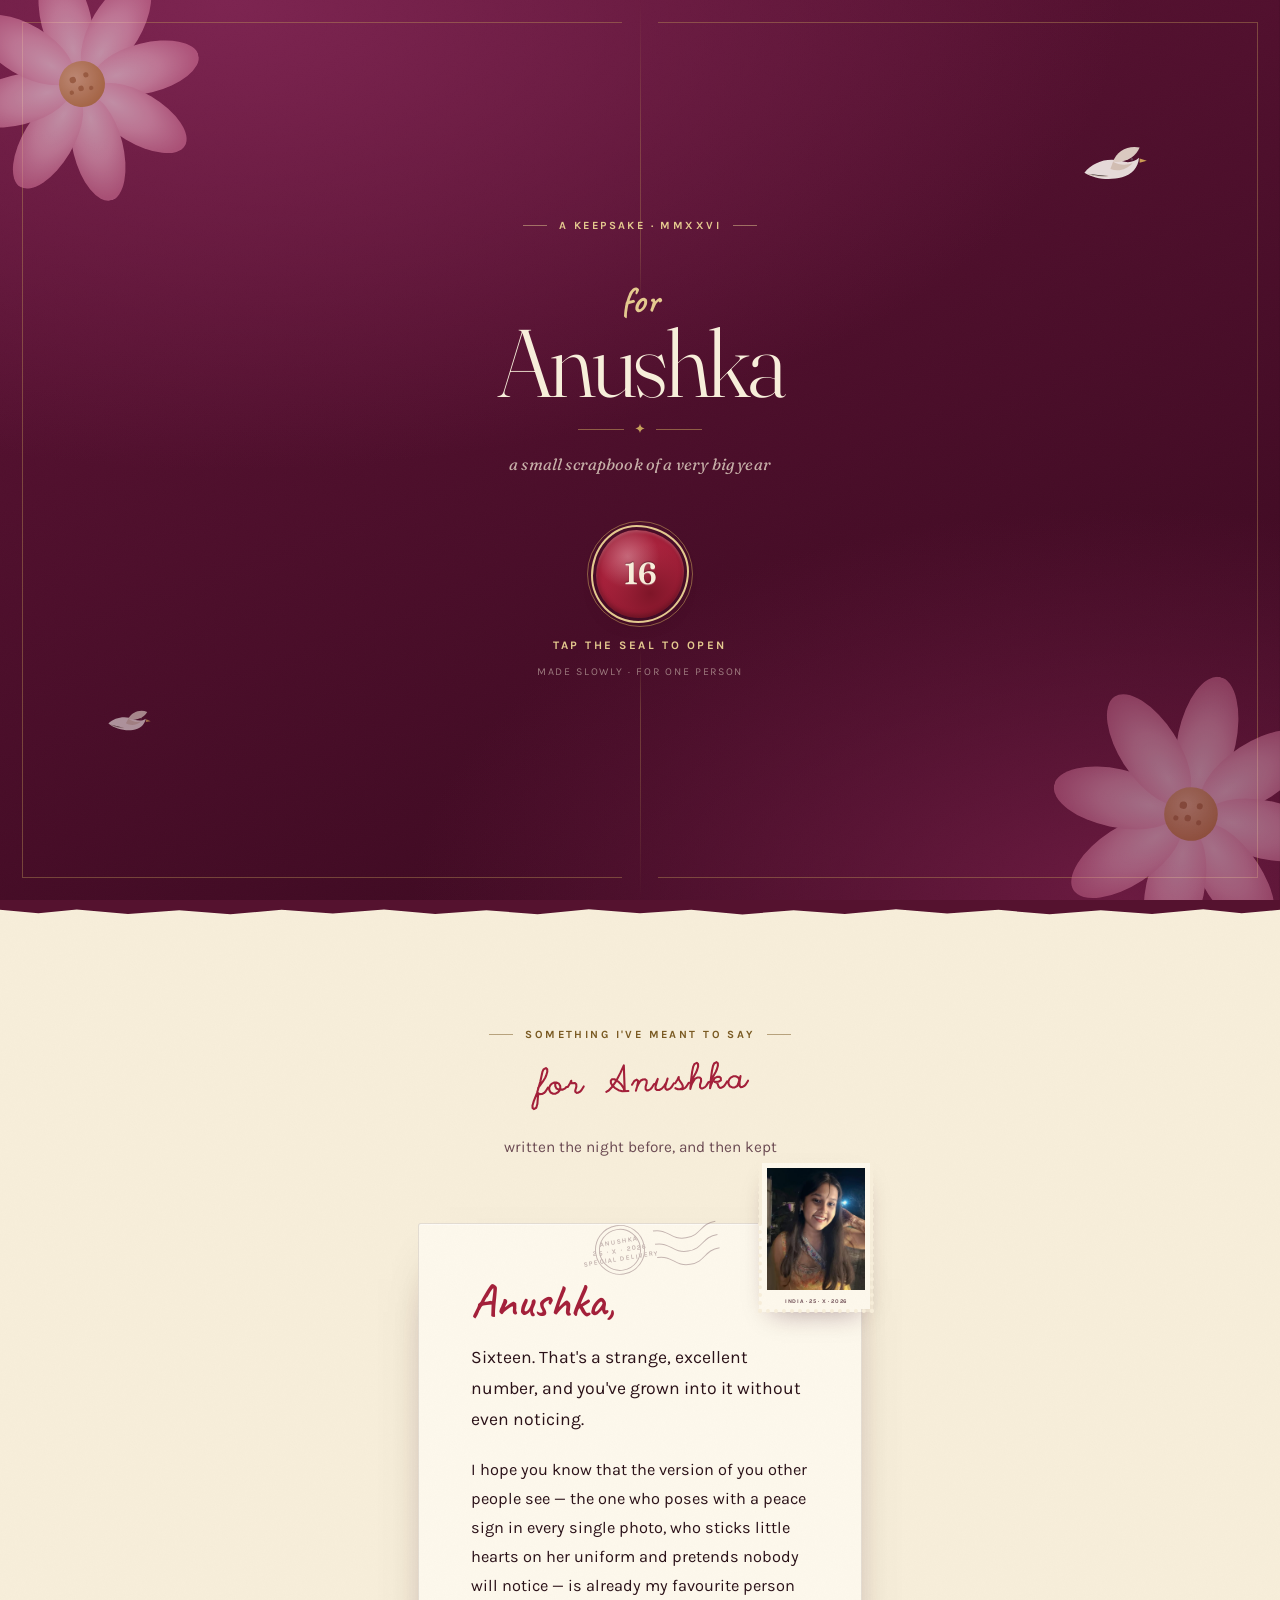
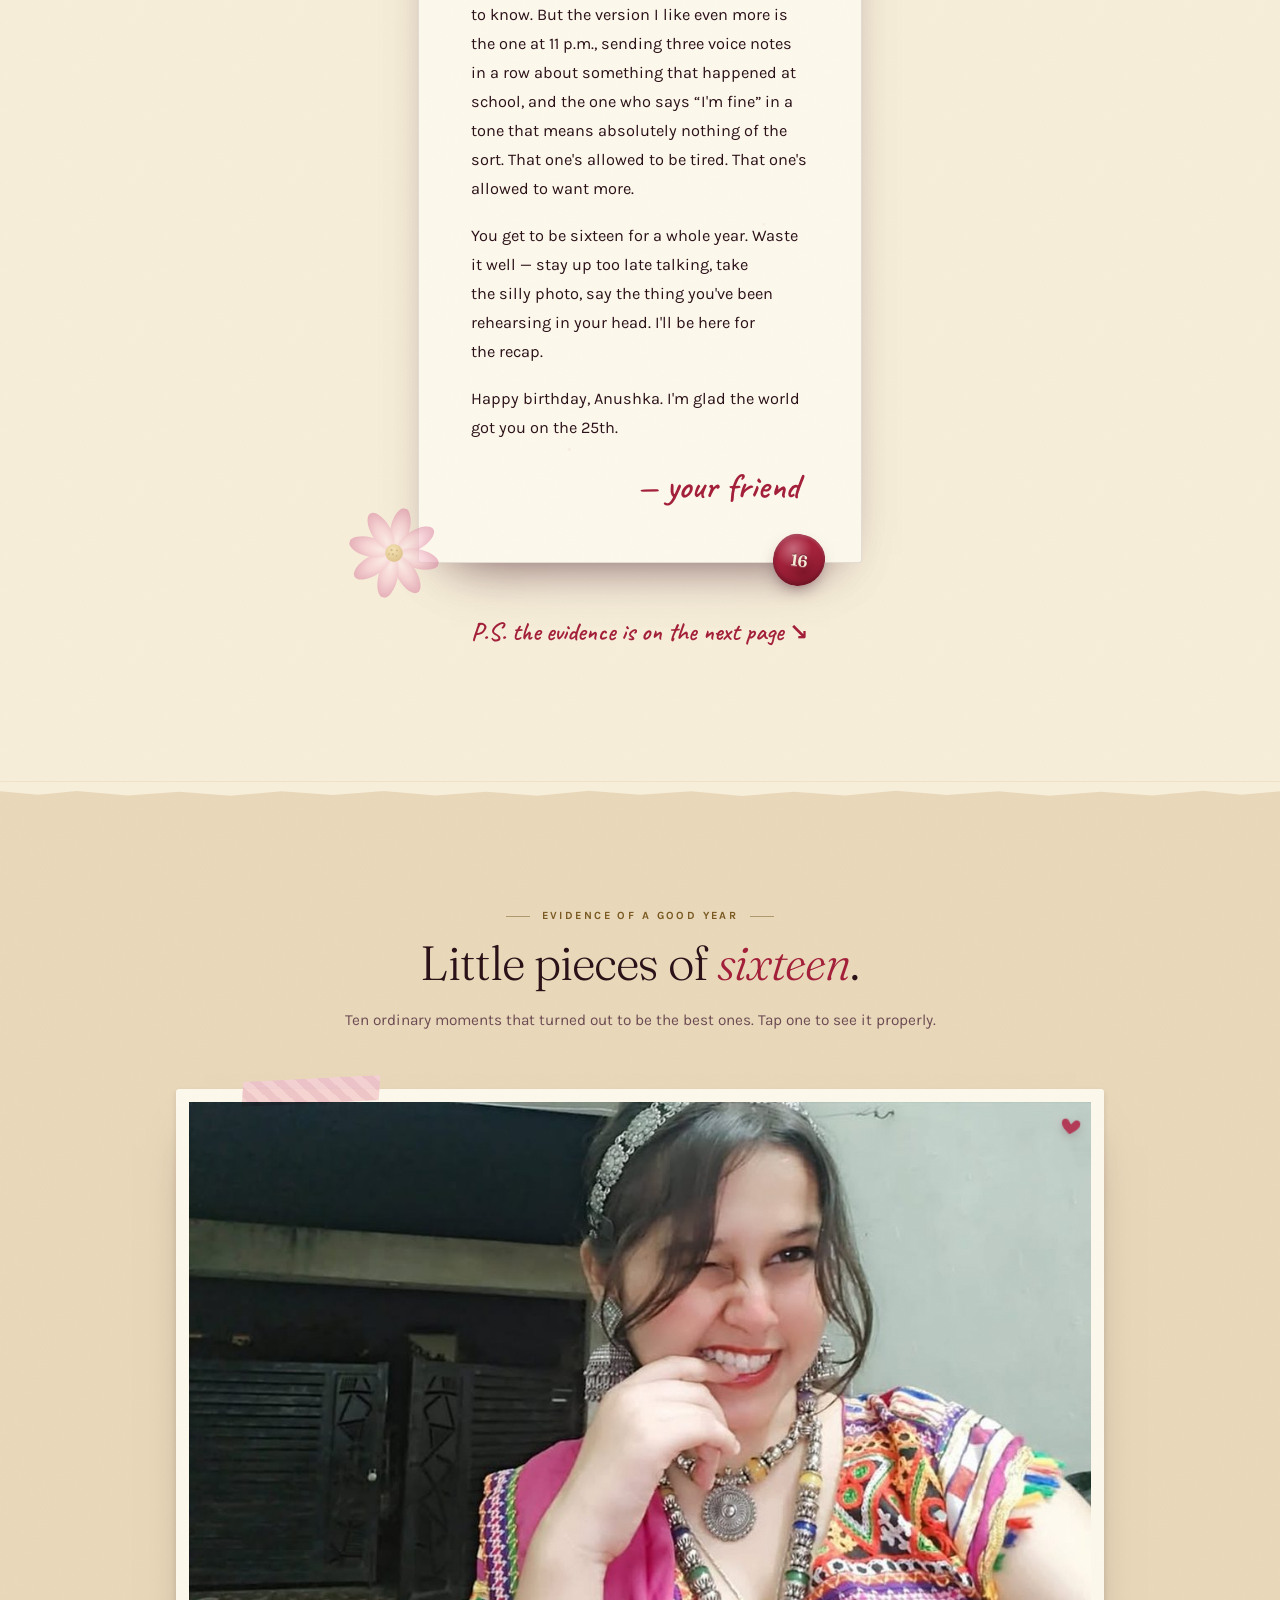
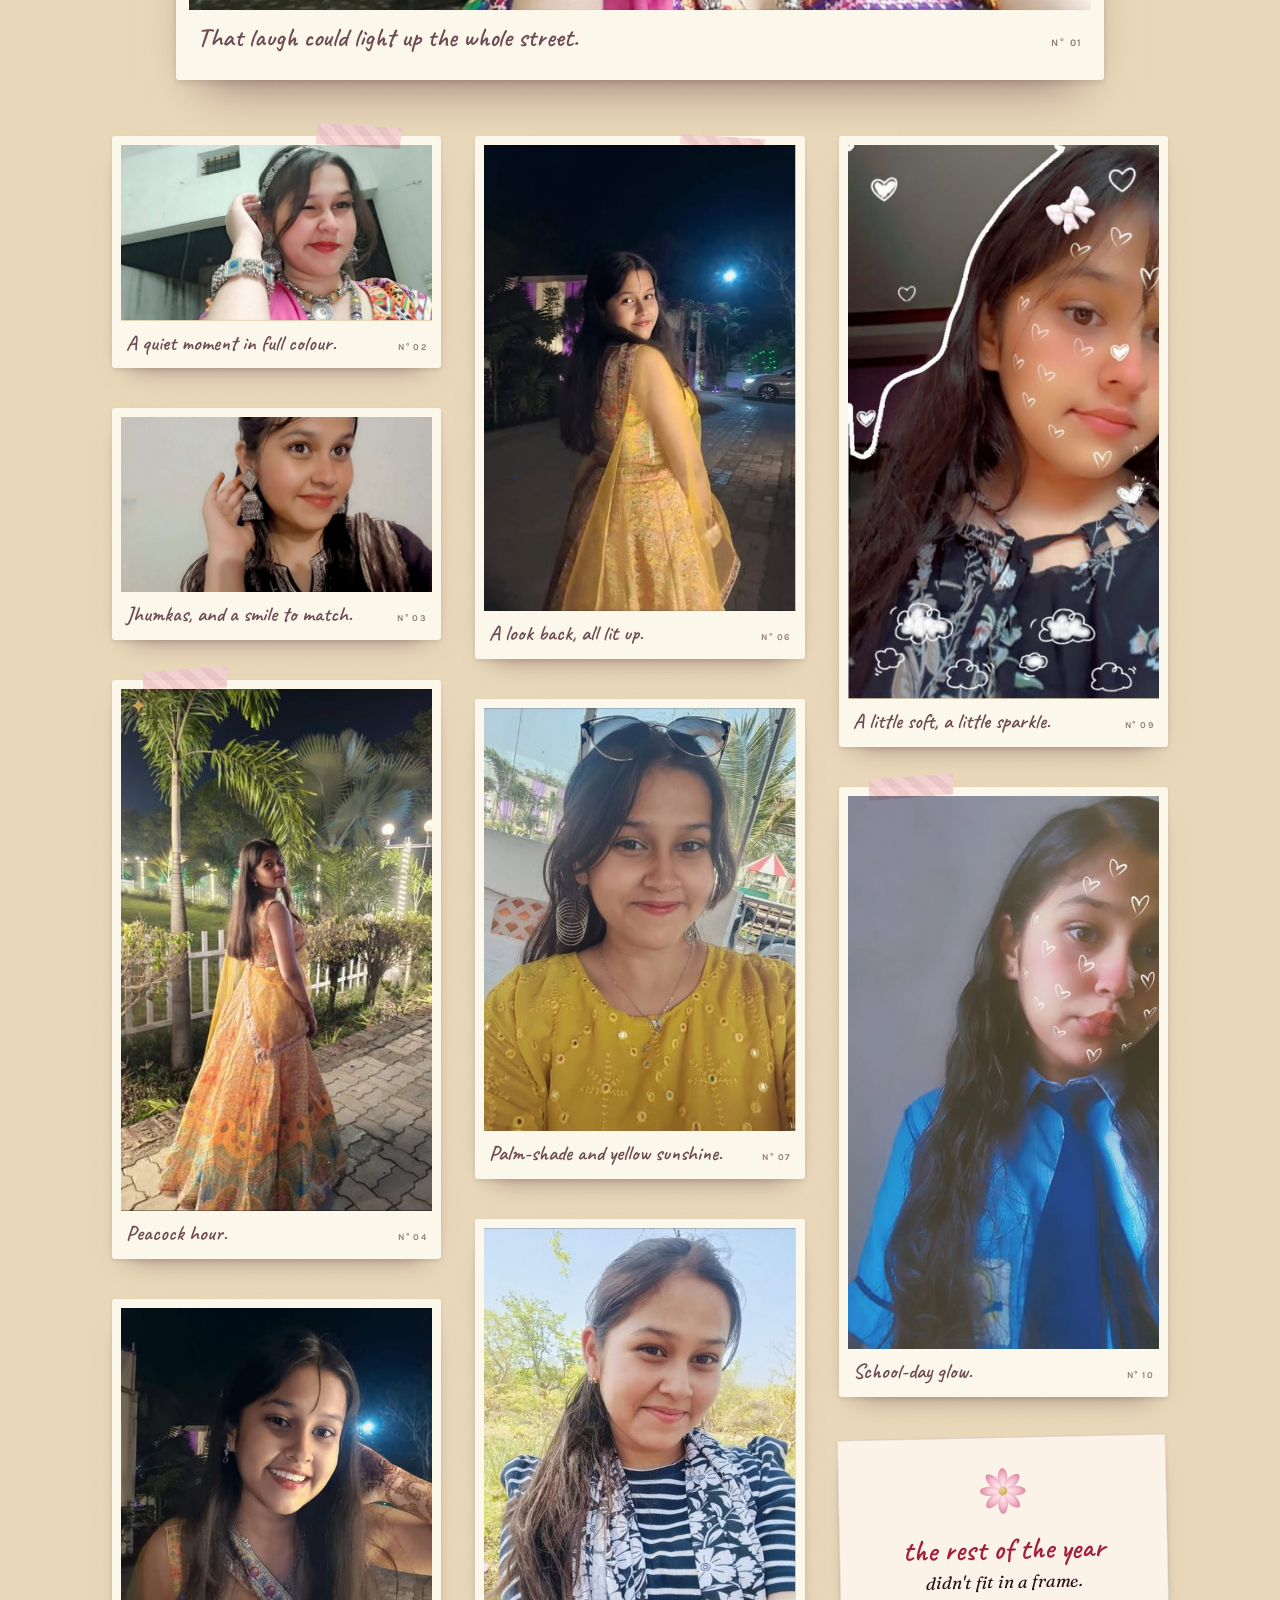
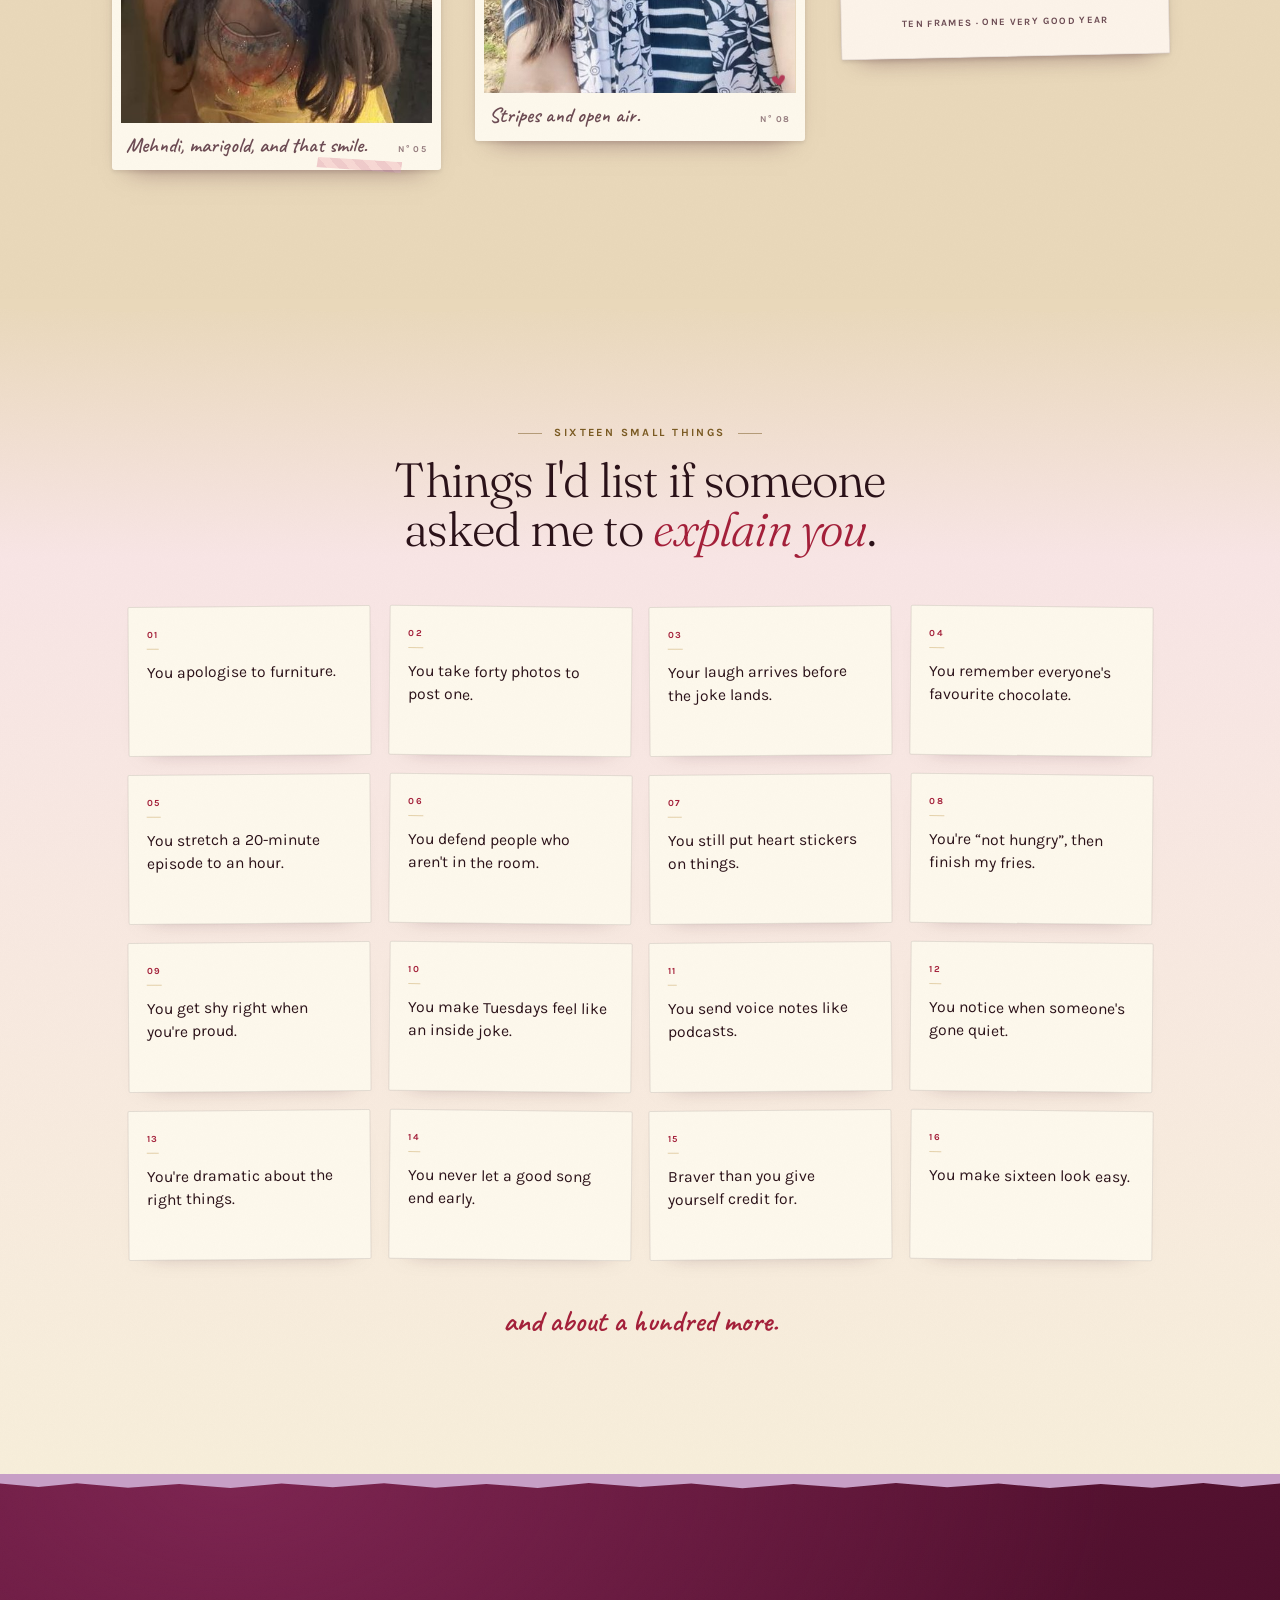
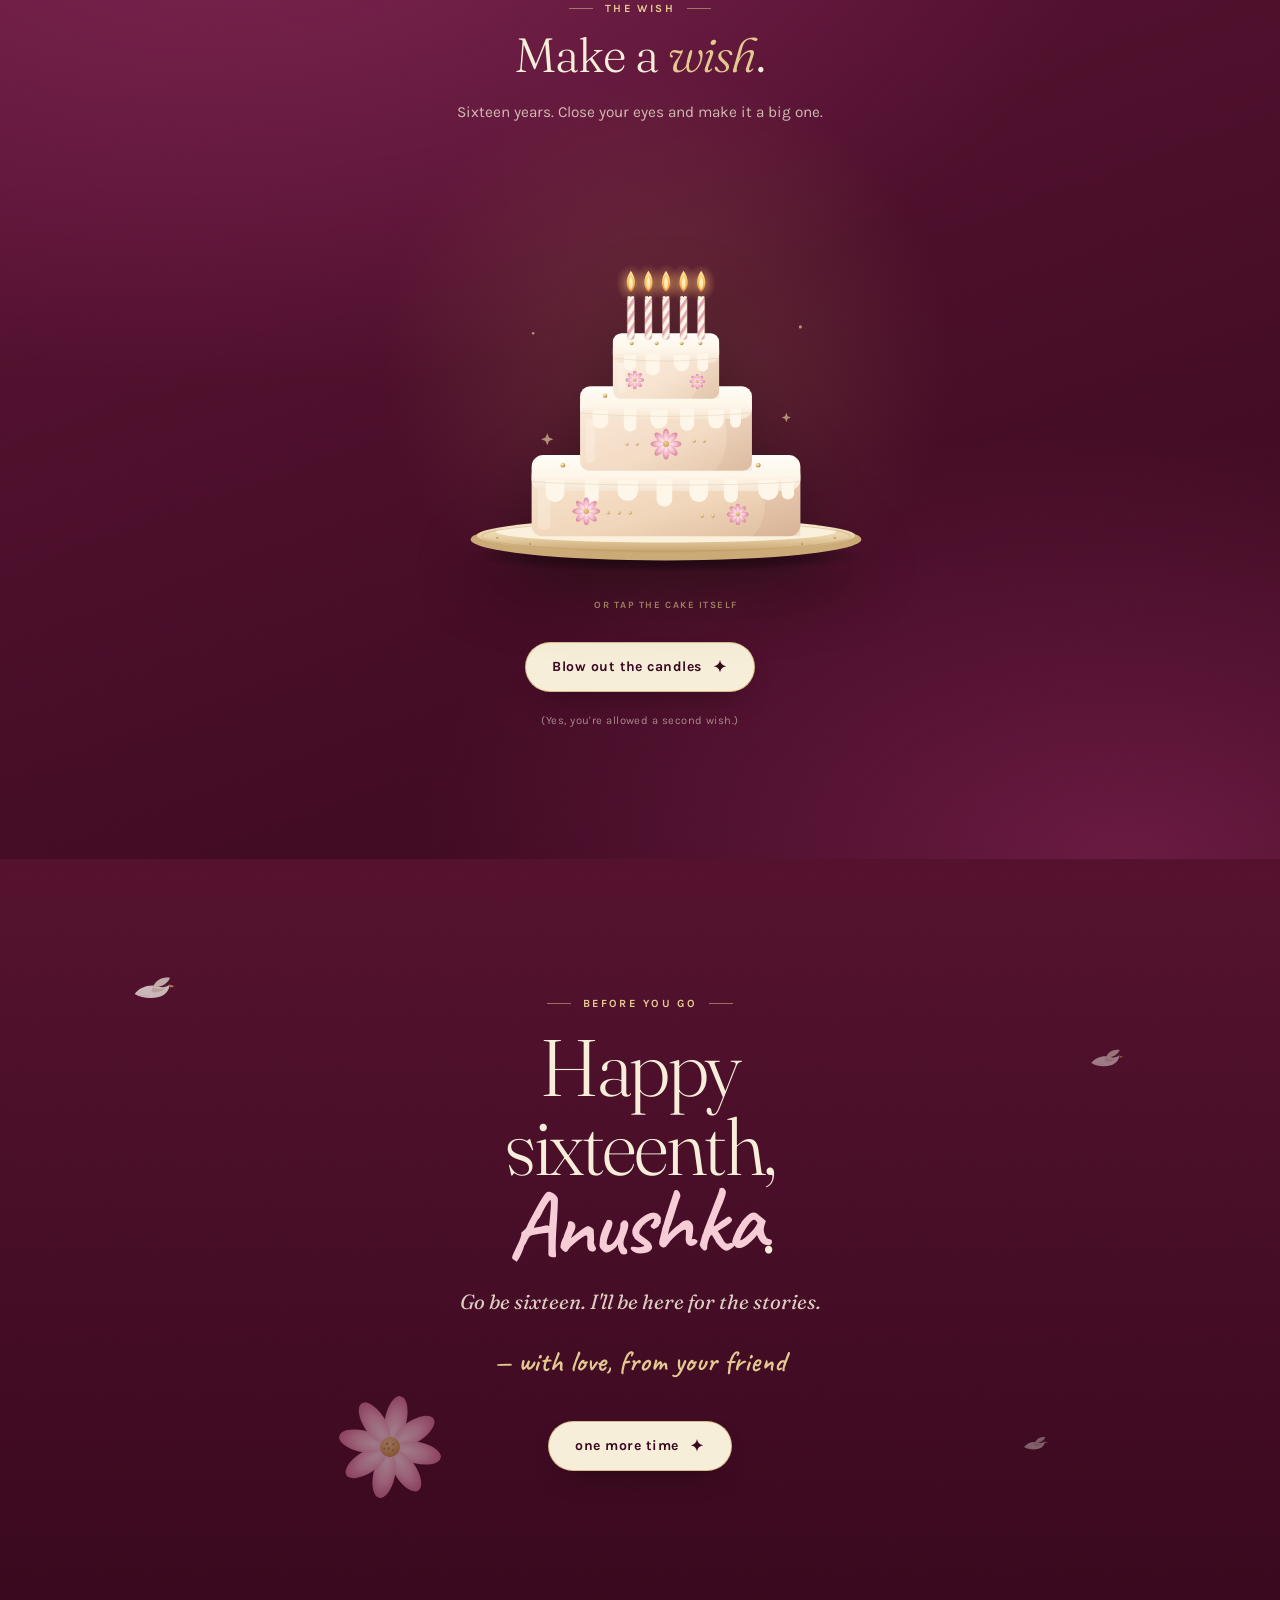
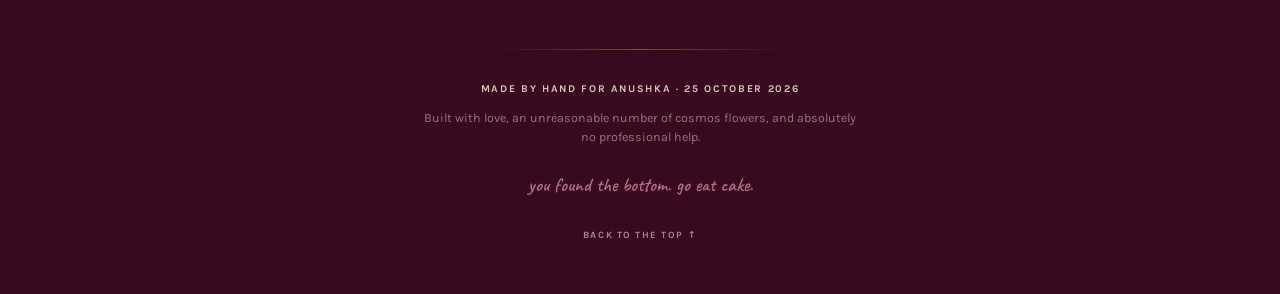
==== index.html @ 647d2d1f "Add files via upload" ====
<!doctype html>
<html lang="en" class="no-js">
<head>
<meta charset="utf-8">
<meta name="viewport" content="width=device-width, initial-scale=1, viewport-fit=cover">
<title>For Anushka — Sixteen</title>
<meta name="description" content="A small birthday scrapbook for Anushka, who turns sixteen on 25 October 2026.">
<meta name="robots" content="noindex, nofollow, noarchive">
<meta name="theme-color" content="#55122F">
<link rel="icon" href="assets/art/favicon.svg" type="image/svg+xml">
<link rel="preload" href="assets/fonts/fraunces-normal-latin.woff2" as="font" type="font/woff2" crossorigin>
<link rel="preload" href="assets/fonts/karla-normal-latin.woff2" as="font" type="font/woff2" crossorigin>
<link rel="preload" href="assets/fonts/caveat-normal-latin.woff2" as="font" type="font/woff2" crossorigin>
<link rel="preload" href="assets/photos/anushka-01-640.jpg" as="image" type="image/jpeg">
<link rel="stylesheet" href="assets/fonts/fonts.css">
<link rel="stylesheet" href="assets/css/style.css">
<script>
  (function () {
    var root = document.documentElement;
    root.className = 'js';
    try {
      if (sessionStorage.getItem('anushka-cover') === '1') root.classList.add('returning');
    } catch (e) {}
    // If the deferred app script never arrives, show the readable page instead of a dead cover.
    window.setTimeout(function () {
      if (window.__anushkaApp) return;
      root.className = 'no-js';
      if (document.body) document.body.classList.remove('cover-open');
    }, 4000);
  })();
</script>
</head>
<body>

<a class="skip-link" href="#hero">Skip to the birthday page</a>

<svg class="sprite" xmlns="http://www.w3.org/2000/svg" aria-hidden="true" focusable="false">
  <defs>
    <radialGradient id="cosmosPetal" cx="50%" cy="78%" r="75%">
      <stop offset="0" stop-color="#ffe8f0"/>
      <stop offset=".55" stop-color="#f6b9ce"/>
      <stop offset="1" stop-color="#d97b9e"/>
    </radialGradient>
    <radialGradient id="cosmosHeart" cx="38%" cy="34%" r="72%">
      <stop offset="0" stop-color="#f6db95"/>
      <stop offset="1" stop-color="#c99a3f"/>
    </radialGradient>
    <symbol id="i-cosmos" viewBox="0 0 120 120">
      <g fill="url(#cosmosPetal)">
        <ellipse cx="60" cy="27" rx="12.5" ry="27"/>
        <ellipse cx="60" cy="27" rx="12.5" ry="27" transform="rotate(45 60 60)"/>
        <ellipse cx="60" cy="27" rx="12.5" ry="27" transform="rotate(90 60 60)"/>
        <ellipse cx="60" cy="27" rx="12.5" ry="27" transform="rotate(135 60 60)"/>
        <ellipse cx="60" cy="27" rx="12.5" ry="27" transform="rotate(180 60 60)"/>
        <ellipse cx="60" cy="27" rx="12.5" ry="27" transform="rotate(225 60 60)"/>
        <ellipse cx="60" cy="27" rx="12.5" ry="27" transform="rotate(270 60 60)"/>
        <ellipse cx="60" cy="27" rx="12.5" ry="27" transform="rotate(315 60 60)"/>
      </g>
      <circle cx="60" cy="60" r="11.5" fill="url(#cosmosHeart)"/>
      <g fill="#a97d2e" opacity=".8">
        <circle cx="56" cy="57" r="1.6"/><circle cx="63" cy="56" r="1.3"/>
        <circle cx="59" cy="62" r="1.4"/><circle cx="64" cy="63" r="1.1"/>
        <circle cx="54" cy="63" r="1.1"/>
      </g>
    </symbol>
    <symbol id="i-dove" viewBox="0 0 120 120">
      <path d="M16 72c13-17 36-24 57-18 10 3 19 2 27-5-1 15-11 26-26 30-19 5-42 3-58-7z" fill="#fffdf7"/>
      <path d="M60 55c5-16 23-26 41-22-5 13-20 24-41 22z" fill="#f3eadb"/>
      <path d="M60 55c9 5 20 6 30 2-8 10-22 14-34 9z" fill="#e8dccb"/>
      <circle cx="89" cy="51" r="1.8" fill="#6d4a5c"/>
      <path d="M101 50l11 3.5-11 3z" fill="#e2b65c"/>
      <path d="M22 74c10 3 20 4 30 3" stroke="#e8dccb" stroke-width="1.4" stroke-linecap="round"/>
    </symbol>
    <symbol id="i-butterfly" viewBox="0 0 120 120">
      <g fill="#d98ca7">
        <path d="M57 60C40 30 14 34 16 52c2 16 24 22 41 12z"/>
        <path d="M63 60c17-30 43-26 41-8-2 16-24 22-41 12z"/>
        <path d="M57 66c-14 21-33 21-33 8 0-8 12-14 33-8z" opacity=".82"/>
        <path d="M63 66c14 21 33 21 33 8 0-8-12-14-33-8z" opacity=".82"/>
      </g>
      <g fill="#f2c8d8" opacity=".9">
        <circle cx="33" cy="46" r="4"/><circle cx="87" cy="46" r="4"/>
      </g>
      <ellipse cx="60" cy="64" rx="3" ry="14" fill="#6b3c50"/>
      <path d="M58 51c-4-8-10-10-14-11M62 51c4-8 10-10 14-11" stroke="#6b3c50" stroke-width="1.6" stroke-linecap="round"/>
    </symbol>
    <symbol id="i-spark" viewBox="0 0 24 24">
      <path d="M12 1.6c1 5.4 3.9 8.3 9.3 9.3-5.4 1-8.3 3.9-9.3 9.3-1-5.4-3.9-8.3-9.3-9.3 5.4-1 8.3-3.9 9.3-9.3z" fill="currentColor"/>
    </symbol>
    <symbol id="i-heart" viewBox="0 0 24 24">
      <path d="M12 20.3C7.3 16.8 4 14 4.7 10.6c.5-2.4 3.8-3 5.5-.6l1.8 2.5 1.8-2.5c1.7-2.4 5-1.8 5.5.6.7 3.4-2.6 6.2-7.3 9.7z" fill="currentColor"/>
    </symbol>
    <symbol id="i-note" viewBox="0 0 24 24">
      <path d="M9 18.2V5.6l10-2v12.1" fill="none" stroke="currentColor" stroke-width="1.6" stroke-linecap="round" stroke-linejoin="round"/>
      <ellipse cx="6.8" cy="18.4" rx="2.9" ry="2.3" fill="currentColor"/>
      <ellipse cx="16.8" cy="15.9" rx="2.9" ry="2.3" fill="currentColor"/>
    </symbol>
    <symbol id="i-close" viewBox="0 0 24 24">
      <path d="M6 6l12 12M18 6L6 18" fill="none" stroke="currentColor" stroke-width="1.7" stroke-linecap="round"/>
    </symbol>
    <symbol id="i-left" viewBox="0 0 24 24">
      <path d="M14.5 5.5 8 12l6.5 6.5" fill="none" stroke="currentColor" stroke-width="1.7" stroke-linecap="round" stroke-linejoin="round"/>
    </symbol>
    <symbol id="i-right" viewBox="0 0 24 24">
      <path d="M9.5 5.5 16 12l-6.5 6.5" fill="none" stroke="currentColor" stroke-width="1.7" stroke-linecap="round" stroke-linejoin="round"/>
    </symbol>
    <symbol id="i-arrow" viewBox="0 0 24 24">
      <path d="M12 3v16M6 13l6 6 6-6" fill="none" stroke="currentColor" stroke-width="1.4" stroke-linecap="round" stroke-linejoin="round"/>
    </symbol>
  </defs>
</svg>

<canvas id="confetti" aria-hidden="true"></canvas>
<p class="sr-only" id="live" role="status" aria-live="polite"></p>

<button class="music" id="musicBtn" type="button" aria-pressed="false" aria-label="Play birthday music" hidden>
  <svg viewBox="0 0 24 24" aria-hidden="true"><use href="#i-note"></use></svg>
  <span class="music__label">music</span>
</button>
<div class="music-tip" id="musicTip" hidden>Best with sound on. Your call.</div>

<!-- ================= COVER ================= -->
<div class="cover" id="cover" aria-label="Anushka's birthday scrapbook cover">
  <div class="cover__panel cover__panel--l" aria-hidden="true"></div>
  <div class="cover__panel cover__panel--r" aria-hidden="true"></div>
  <div class="cover__seam" aria-hidden="true"></div>
  <div class="petals cover__petals" data-petals="cover" aria-hidden="true"></div>

  <div class="cover__content">
    <p class="eyebrow eyebrow--gold cover__eyebrow">A keepsake · MMXXVI</p>
    <p class="cover__for">for</p>
    <p class="cover__name">Anushka</p>
    <div class="cover__rule" aria-hidden="true"><span></span><svg viewBox="0 0 24 24"><use href="#i-spark"></use></svg><span></span></div>
    <p class="cover__sub">a small scrapbook of a very big year</p>

    <button class="seal seal--open" id="openBtn" type="button" aria-label="Open Anushka's birthday scrapbook">
      <span class="seal__ring" aria-hidden="true"></span>
      <span class="seal__num">16</span>
    </button>
    <p class="cover__hint" id="coverHint">tap the seal to open</p>
    <p class="cover__fine">made slowly · for one person</p>
  </div>

  <svg class="cover__cosmos cover__cosmos--a" viewBox="0 0 120 120" aria-hidden="true"><use href="#i-cosmos"></use></svg>
  <svg class="cover__cosmos cover__cosmos--b" viewBox="0 0 120 120" aria-hidden="true"><use href="#i-cosmos"></use></svg>
  <svg class="cover__dove cover__dove--a" viewBox="0 0 120 120" aria-hidden="true"><use href="#i-dove"></use></svg>
  <svg class="cover__dove cover__dove--b" viewBox="0 0 120 120" aria-hidden="true"><use href="#i-dove"></use></svg>
</div>

<main id="main">

  <!-- ================= HERO ================= -->
  <section class="hero section" id="hero" aria-labelledby="heroName">
    <div class="petals hero__petals" data-petals="hero" aria-hidden="true"></div>

    <div class="hero__doves" aria-hidden="true">
      <svg class="hero__dove hero__dove--1" viewBox="0 0 120 120"><use href="#i-dove"></use></svg>
      <svg class="hero__dove hero__dove--2" viewBox="0 0 120 120"><use href="#i-dove"></use></svg>
      <svg class="hero__dove hero__dove--3" viewBox="0 0 120 120"><use href="#i-dove"></use></svg>
    </div>

    <div class="hero__inner">
      <p class="eyebrow eyebrow--gold hero__eyebrow" data-hero>25 October · Anushka turns 16</p>

      <div class="hero__stage">
        <svg class="hero__bloom" viewBox="0 0 120 120" aria-hidden="true"><use href="#i-cosmos"></use></svg>

        <article class="hero-card" data-hero>
          <span class="foil-16" aria-hidden="true">16</span>
          <div class="hero-card__body">
            <p class="script hero-card__happy">happy birthday</p>
            <h1 class="hero-card__name" id="heroName" aria-label="Happy birthday, Anushka"><span>Anushka</span></h1>
            <div class="hero-card__rule" aria-hidden="true"><span></span><svg viewBox="0 0 24 24"><use href="#i-spark"></use></svg><span></span></div>
            <p class="hero-card__line">Sixteen, and the cosmos bloomed on time.</p>
            <p class="hero-card__date">25 · 10 · 2026</p>
          </div>
        </article>

        <figure class="hero__stamp" data-hero>
          <img src="assets/photos/anushka-01-640.jpg"
               width="608" height="1080"
               alt="Anushka in a cream embroidered kurti and silver hoop earrings, smiling under warm lights at night."
               style="object-position:72% 36%" fetchpriority="high" decoding="async">
          <figcaption>16</figcaption>
        </figure>

        <span class="hero__seal" aria-hidden="true">16</span>
      </div>

      <a class="scroll-cue" href="#letter">
        <span>scroll — there's more</span>
        <span class="scroll-cue__line" aria-hidden="true"></span>
      </a>
    </div>
  </section>

  <!-- ================= LETTER ================= -->
  <section class="letter section" id="letter" aria-labelledby="letterTitle">
    <div class="wrap">
      <header class="section-head" data-reveal>
        <p class="eyebrow">Something I've meant to say</p>
        <h2 class="sr-only" id="letterTitle">A letter for Anushka</h2>
        <svg class="letter-script" viewBox="0 0 192 49" aria-hidden="true">
          <path class="letter-script__path" fill="none" stroke="currentColor" stroke-width="1.7" stroke-linecap="round" stroke-linejoin="round"></path>
        </svg>
        <p class="section-head__note">written the night before, and then kept</p>
      </header>

      <div class="letter-stage">
        <figure class="letter-stamp" data-reveal>
          <img src="assets/photos/anushka-06-640.jpg"
               srcset="assets/photos/anushka-06-640.jpg 640w, assets/photos/anushka-06.jpg 810w"
               sizes="(min-width: 700px) 118px, 92px" width="810" height="1080"
               alt="Anushka smiling widely in a yellow lehenga at night, mehndi visible on her hand, warm lights behind her."
               loading="lazy" decoding="async" style="object-position:57% 33%">
          <figcaption aria-hidden="true">INDIA · 25 · X · 2026</figcaption>
        </figure>

        <svg class="postmark" viewBox="0 0 190 110" aria-hidden="true">
          <g fill="none" stroke="currentColor" stroke-width="1.2">
            <circle cx="48" cy="52" r="31"/>
            <circle cx="48" cy="52" r="26"/>
            <path d="M93 35c20 0 20 15 40 15s20-15 40-15M93 52c20 0 20 15 40 15s20-15 40-15M93 69c20 0 20 15 40 15s20-15 40-15"/>
          </g>
          <g fill="currentColor" font-family="Karla, sans-serif" font-size="8.4" font-weight="700" letter-spacing="1.5" text-anchor="middle">
            <text x="48" y="44">ANUSHKA</text>
            <text x="48" y="55">25 · X · 2026</text>
            <text x="48" y="66">SPECIAL DELIVERY</text>
          </g>
        </svg>

        <article class="letter-card" data-reveal data-lines>
          <p class="letter-card__salutation">Anushka,</p>
          <div class="letter-card__body">
            <p>Sixteen. That's a strange, excellent number, and you've grown into it without even noticing.</p>
            <p>I hope you know that the version of you other people see — the one who poses with a peace sign in every single photo, who sticks little hearts on her uniform and pretends nobody will notice — is already my favourite person to know. But the version I like even more is the one at 11 p.m., sending three voice notes in a row about something that happened at school, and the one who says &ldquo;I'm fine&rdquo; in a tone that means absolutely nothing of the sort. That one's allowed to be tired. That one's allowed to want more.</p>
            <p>You get to be sixteen for a whole year. Waste it well — stay up too late talking, take the silly photo, say the thing you've been rehearsing in your head. I'll be here for the recap.</p>
            <p>Happy birthday, Anushka. I'm glad the world got you on the 25th.</p>
          </div>
          <p class="letter-card__sign">— your friend</p>
          <span class="letter-card__seal" aria-hidden="true">16</span>
        </article>

        <svg class="letter__bloom" viewBox="0 0 120 120" aria-hidden="true"><use href="#i-cosmos"></use></svg>
      </div>

      <p class="letter-ps" data-reveal>P.S. the evidence is on the next page <span aria-hidden="true">↘</span></p>
    </div>
  </section>

  <!-- ================= SCRAPBOOK ================= -->
  <section class="scrapbook section" id="photos" aria-labelledby="photosTitle">
    <div class="wrap wrap--wide">
      <header class="section-head" data-reveal>
        <p class="eyebrow">Evidence of a good year</p>
        <h2 id="photosTitle">Little pieces of <em>sixteen</em>.</h2>
        <p class="section-head__note">Ten ordinary moments that turned out to be the best ones. Tap one to see it properly.</p>
      </header>

      <figure class="polaroid polaroid--lead" data-reveal style="--tilt:-1.2deg">
        <a class="polaroid__btn" href="assets/photos/anushka-02.jpg" data-index="0" aria-haspopup="dialog" aria-label="Open photo: Anushka laughing in a pink mirror-work outfit">
          <span class="polaroid__frame">
            <img src="assets/photos/anushka-02-640.jpg"
                 srcset="assets/photos/anushka-02-640.jpg 640w, assets/photos/anushka-02.jpg 1080w"
                 sizes="(min-width: 1000px) 800px, (min-width: 680px) 84vw, 92vw" width="1080" height="608"
                 alt="Anushka laughing in a bright pink mirror-work outfit, hand near her face, silver jewellery catching the light."
                 loading="lazy" decoding="async" style="object-position:63% 38%">
          </span>
          <span class="polaroid__foot"><span class="polaroid__cap">That laugh could light up the whole street.</span><span class="polaroid__no">N° 01</span></span>
        </a>
        <span class="tape tape--lead" aria-hidden="true"></span>
        <svg class="sticker sticker--lead" viewBox="0 0 24 24" aria-hidden="true"><use href="#i-heart"></use></svg>
      </figure>

      <div class="wall">
        <figure class="polaroid" data-reveal style="--tilt:1.6deg">
          <a class="polaroid__btn" href="assets/photos/anushka-03.jpg" data-index="1" aria-haspopup="dialog" aria-label="Open photo: Anushka in a pink mirror-work outfit, a quiet moment">
            <span class="polaroid__frame">
              <img src="assets/photos/anushka-03-640.jpg" srcset="assets/photos/anushka-03-640.jpg 640w, assets/photos/anushka-03.jpg 1080w" sizes="(min-width: 1000px) 330px, (min-width: 680px) 300px, 43vw" width="1080" height="608" alt="Anushka in a pink mirror-work outfit and silver jewellery, eyes soft, adjusting her headpiece." loading="lazy" decoding="async" style="object-position:66% 42%">
            </span>
            <span class="polaroid__foot"><span class="polaroid__cap">A quiet moment in full colour.</span><span class="polaroid__no">N° 02</span></span>
          </a>
          <span class="tape tape--tr" aria-hidden="true"></span>
        </figure>

        <figure class="polaroid" data-reveal style="--tilt:-2deg">
          <a class="polaroid__btn" href="assets/photos/anushka-04.jpg" data-index="2" aria-haspopup="dialog" aria-label="Open photo: close-up of Anushka and her silver jhumka">
            <span class="polaroid__frame">
              <img src="assets/photos/anushka-04-640.jpg" srcset="assets/photos/anushka-04-640.jpg 640w, assets/photos/anushka-04.jpg 1080w" sizes="(min-width: 1000px) 330px, (min-width: 680px) 300px, 43vw" width="1080" height="608" alt="Close-up of Anushka in a black and gold outfit, touching a large silver jhumka earring." loading="lazy" decoding="async" style="object-position:64% 30%">
            </span>
            <span class="polaroid__foot"><span class="polaroid__cap">Jhumkas, and a smile to match.</span><span class="polaroid__no">N° 03</span></span>
          </a>
        </figure>

        <figure class="polaroid" data-reveal style="--tilt:1.1deg">
          <a class="polaroid__btn" href="assets/photos/anushka-05.jpg" data-index="3" aria-haspopup="dialog" aria-label="Open photo: Anushka in a full-length orange peacock lehenga">
            <span class="polaroid__frame">
              <img src="assets/photos/anushka-05-640.jpg" srcset="assets/photos/anushka-05-640.jpg 640w, assets/photos/anushka-05.jpg 645w" sizes="(min-width: 1000px) 330px, (min-width: 680px) 300px, 43vw" width="645" height="1080" alt="Anushka in a full-length orange peacock-pattern lehenga, looking back over her shoulder in a garden lit for the evening." loading="lazy" decoding="async" style="object-position:50% 34%">
            </span>
            <span class="polaroid__foot"><span class="polaroid__cap">Peacock hour.</span><span class="polaroid__no">N° 04</span></span>
          </a>
          <span class="tape tape--tl" aria-hidden="true"></span>
          <svg class="sticker sticker--star" viewBox="0 0 24 24" aria-hidden="true"><use href="#i-spark"></use></svg>
        </figure>

        <figure class="polaroid" data-reveal style="--tilt:-1.3deg">
          <a class="polaroid__btn" href="assets/photos/anushka-06.jpg" data-index="4" aria-haspopup="dialog" aria-label="Open photo: Anushka smiling in a yellow lehenga at night">
            <span class="polaroid__frame">
              <img src="assets/photos/anushka-06-640.jpg" srcset="assets/photos/anushka-06-640.jpg 640w, assets/photos/anushka-06.jpg 810w" sizes="(min-width: 1000px) 330px, (min-width: 680px) 300px, 43vw" width="810" height="1080" alt="Anushka smiling widely in a yellow lehenga at night, mehndi visible on her hand, warm lights behind her." loading="lazy" decoding="async" style="object-position:57% 33%">
            </span>
            <span class="polaroid__foot"><span class="polaroid__cap">Mehndi, marigold, and that smile.</span><span class="polaroid__no">N° 05</span></span>
          </a>
        </figure>

        <figure class="polaroid" data-reveal style="--tilt:1.9deg">
          <a class="polaroid__btn" href="assets/photos/anushka-07.jpg" data-index="5" aria-haspopup="dialog" aria-label="Open photo: Anushka looking back on a lamp-lit path">
            <span class="polaroid__frame">
              <img src="assets/photos/anushka-07-640.jpg" srcset="assets/photos/anushka-07-640.jpg 640w, assets/photos/anushka-07.jpg 722w" sizes="(min-width: 1000px) 330px, (min-width: 680px) 300px, 43vw" width="722" height="1080" alt="Anushka in a yellow lehenga looking back over her shoulder on a lamp-lit garden path at night." loading="lazy" decoding="async" style="object-position:50% 35%">
            </span>
            <span class="polaroid__foot"><span class="polaroid__cap">A look back, all lit up.</span><span class="polaroid__no">N° 06</span></span>
          </a>
          <span class="tape tape--tr" aria-hidden="true"></span>
        </figure>

        <figure class="polaroid" data-reveal style="--tilt:-1.8deg">
          <a class="polaroid__btn" href="assets/photos/anushka-08.jpg" data-index="6" aria-haspopup="dialog" aria-label="Open photo: Anushka in yellow with sunglasses and palm trees">
            <span class="polaroid__frame">
              <img src="assets/photos/anushka-08-640.jpg" srcset="assets/photos/anushka-08-640.jpg 640w, assets/photos/anushka-08.jpg 795w" sizes="(min-width: 1000px) 330px, (min-width: 680px) 300px, 43vw" width="795" height="1080" alt="Anushka in a yellow embroidered kurta with sunglasses on her head, hoop earrings, and palm trees behind her." loading="lazy" decoding="async" style="object-position:58% 36%">
            </span>
            <span class="polaroid__foot"><span class="polaroid__cap">Palm-shade and yellow sunshine.</span><span class="polaroid__no">N° 07</span></span>
          </a>
        </figure>

        <figure class="polaroid" data-reveal style="--tilt:1.4deg">
          <a class="polaroid__btn" href="assets/photos/anushka-09.jpg" data-index="7" aria-haspopup="dialog" aria-label="Open photo: Anushka in a striped tee and floral scarf outdoors">
            <span class="polaroid__frame">
              <img src="assets/photos/anushka-09-640.jpg" srcset="assets/photos/anushka-09-640.jpg 640w, assets/photos/anushka-09.jpg 722w" sizes="(min-width: 1000px) 330px, (min-width: 680px) 300px, 43vw" width="722" height="1080" alt="Anushka in a striped tee and black-and-white floral scarf, outdoors in warm daylight." loading="lazy" decoding="async" style="object-position:61% 32%">
            </span>
            <span class="polaroid__foot"><span class="polaroid__cap">Stripes and open air.</span><span class="polaroid__no">N° 08</span></span>
          </a>
          <svg class="sticker sticker--heart" viewBox="0 0 24 24" aria-hidden="true"><use href="#i-heart"></use></svg>
        </figure>

        <figure class="polaroid" data-reveal style="--tilt:-2.2deg">
          <a class="polaroid__btn" href="assets/photos/anushka-10.jpg" data-index="8" aria-haspopup="dialog" aria-label="Open photo: Anushka in a navy floral top with a bow clip">
            <span class="polaroid__frame">
              <img src="assets/photos/anushka-10-640.jpg" sizes="(min-width: 1000px) 330px, (min-width: 680px) 300px, 43vw" width="608" height="1080" alt="Anushka in a navy floral top with a white bow clip, heart and cloud doodles floating across the selfie." loading="lazy" decoding="async" style="object-position:82% 33%">
            </span>
            <span class="polaroid__foot"><span class="polaroid__cap">A little soft, a little sparkle.</span><span class="polaroid__no">N° 09</span></span>
          </a>
        </figure>

        <figure class="polaroid" data-reveal style="--tilt:1.7deg">
          <a class="polaroid__btn" href="assets/photos/anushka-11.jpg" data-index="9" aria-haspopup="dialog" aria-label="Open photo: Anushka in her blue school shirt with heart stickers">
            <span class="polaroid__frame">
              <img src="assets/photos/anushka-11-640.jpg" sizes="(min-width: 1000px) 330px, (min-width: 680px) 300px, 43vw" width="607" height="1080" alt="Anushka in a blue school shirt and tie, long wavy hair, heart stickers across the frame." loading="lazy" decoding="async" style="object-position:78% 27%">
            </span>
            <span class="polaroid__foot"><span class="polaroid__cap">School-day glow.</span><span class="polaroid__no">N° 10</span></span>
          </a>
          <span class="tape tape--tl" aria-hidden="true"></span>
        </figure>

        <aside class="wall-note" data-reveal aria-label="A note about the photographs">
          <svg viewBox="0 0 120 120" aria-hidden="true"><use href="#i-cosmos"></use></svg>
          <p class="script">the rest of the year</p>
          <p>didn't fit in a frame.</p>
          <span>ten frames · one very good year</span>
        </aside>
      </div>
    </div>
  </section>

  <!-- ================= SIXTEEN THINGS ================= -->
  <section class="things section" id="sixteen" aria-labelledby="thingsTitle">
    <div class="wrap wrap--wide">
      <header class="section-head" data-reveal>
        <p class="eyebrow">Sixteen small things</p>
        <h2 id="thingsTitle">Things I'd list if someone asked me to <em>explain you</em>.</h2>
      </header>

      <ol class="things-grid">
        <li class="thing" data-reveal><span class="thing__no">01</span><p>You apologise to furniture.</p></li>
        <li class="thing" data-reveal><span class="thing__no">02</span><p>You take forty photos to post one.</p></li>
        <li class="thing" data-reveal><span class="thing__no">03</span><p>Your laugh arrives before the joke lands.</p></li>
        <li class="thing" data-reveal><span class="thing__no">04</span><p>You remember everyone's favourite chocolate.</p></li>
        <li class="thing" data-reveal><span class="thing__no">05</span><p>You stretch a 20-minute episode to an hour.</p></li>
        <li class="thing" data-reveal><span class="thing__no">06</span><p>You defend people who aren't in the room.</p></li>
        <li class="thing" data-reveal><span class="thing__no">07</span><p>You still put heart stickers on things.</p></li>
        <li class="thing" data-reveal><span class="thing__no">08</span><p>You're &ldquo;not hungry&rdquo;, then finish my fries.</p></li>
        <li class="thing" data-reveal><span class="thing__no">09</span><p>You get shy right when you're proud.</p></li>
        <li class="thing" data-reveal><span class="thing__no">10</span><p>You make Tuesdays feel like an inside joke.</p></li>
        <li class="thing" data-reveal><span class="thing__no">11</span><p>You send voice notes like podcasts.</p></li>
        <li class="thing" data-reveal><span class="thing__no">12</span><p>You notice when someone's gone quiet.</p></li>
        <li class="thing" data-reveal><span class="thing__no">13</span><p>You're dramatic about the right things.</p></li>
        <li class="thing" data-reveal><span class="thing__no">14</span><p>You never let a good song end early.</p></li>
        <li class="thing" data-reveal><span class="thing__no">15</span><p>Braver than you give yourself credit for.</p></li>
        <li class="thing" data-reveal><span class="thing__no">16</span><p>You make sixteen look easy.</p></li>
      </ol>

      <p class="things-close" data-reveal>and about a hundred more.</p>
    </div>
  </section>

  <!-- ================= WISH ================= -->
  <section class="wish section" id="wish" aria-labelledby="wishTitle">
    <div class="petals wish__petals" data-petals="wish" aria-hidden="true"></div>
    <div class="wrap">
      <header class="section-head" data-reveal>
        <p class="eyebrow eyebrow--gold">The wish</p>
        <h2 id="wishTitle">Make a <em>wish</em>.</h2>
        <p class="section-head__note">Sixteen years. Close your eyes and make it a big one.</p>
      </header>

      <div class="cake-stage" id="cakeStage">
        <button class="cake-hit" id="cake" type="button" aria-label="Blow out the candles on Anushka's birthday cake">
          <svg class="cake" viewBox="0 0 640 560" aria-hidden="true">
            <defs>
              <linearGradient id="cakeBody1" x1="0" y1="0" x2="1" y2="1">
                <stop offset="0" stop-color="#f8e6d1"/><stop offset=".58" stop-color="#f0d6ba"/><stop offset="1" stop-color="#ddbb9c"/>
              </linearGradient>
              <linearGradient id="cakeBody2" x1="0" y1="0" x2="1" y2="1">
                <stop offset="0" stop-color="#fbeadc"/><stop offset=".6" stop-color="#f3dbc4"/><stop offset="1" stop-color="#e2c3a7"/>
              </linearGradient>
              <linearGradient id="cakeBody3" x1="0" y1="0" x2="1" y2="1">
                <stop offset="0" stop-color="#fcf2e7"/><stop offset=".62" stop-color="#f6e2ce"/><stop offset="1" stop-color="#e8cdb2"/>
              </linearGradient>
              <linearGradient id="frostingGrad" x1="0" y1="0" x2="0" y2="1">
                <stop offset="0" stop-color="#fffdf8"/><stop offset=".6" stop-color="#fdf5e8"/><stop offset="1" stop-color="#f5e5d1"/>
              </linearGradient>
              <linearGradient id="plateGrad" x1="0" y1="0" x2="0" y2="1">
                <stop offset="0" stop-color="#f8ebd2"/><stop offset=".55" stop-color="#e8d1a7"/><stop offset="1" stop-color="#c6a26d"/>
              </linearGradient>
              <radialGradient id="pearlGold" cx="35%" cy="30%" r="75%">
                <stop offset="0" stop-color="#fff4ce"/><stop offset=".55" stop-color="#ddba77"/><stop offset="1" stop-color="#a57c3b"/>
              </radialGradient>
              <radialGradient id="flameGlow" cx="50%" cy="50%" r="50%">
                <stop offset="0" stop-color="#ffd98c" stop-opacity=".55"/><stop offset=".55" stop-color="#ffc56e" stop-opacity=".2"/><stop offset="1" stop-color="#ffb85c" stop-opacity="0"/>
              </radialGradient>
              <linearGradient id="flameOuter" x1="0" y1="0" x2="0" y2="1">
                <stop offset="0" stop-color="#ffe7a1"/><stop offset=".5" stop-color="#ffc361"/><stop offset="1" stop-color="#e98a45"/>
              </linearGradient>
              <linearGradient id="flameCore" x1="0" y1="0" x2="0" y2="1">
                <stop offset="0" stop-color="#fffbe0"/><stop offset=".65" stop-color="#ffebac"/><stop offset="1" stop-color="#ffd47c"/>
              </linearGradient>
              <radialGradient id="cakeGroundShadow" cx="50%" cy="50%" r="50%">
                <stop offset="0" stop-color="#0d0309" stop-opacity=".65"/><stop offset=".7" stop-color="#0d0309" stop-opacity=".3"/><stop offset="1" stop-color="#0d0309" stop-opacity="0"/>
              </radialGradient>
              <pattern id="candleStripe" width="9" height="9" patternUnits="userSpaceOnUse" patternTransform="rotate(34)">
                <rect width="9" height="9" fill="#fdf6e8"/><rect width="3.4" height="9" fill="#e3a6b8"/><rect x="3.4" width=".8" height="9" fill="#c8a25a" opacity=".55"/>
              </pattern>
            </defs>

            <ellipse cx="320" cy="514" rx="255" ry="20" fill="url(#cakeGroundShadow)"/>
            <g class="cake__plate">
              <ellipse cx="320" cy="492" rx="250" ry="27" fill="#cbaa76"/>
              <ellipse cx="320" cy="487" rx="242" ry="22" fill="url(#plateGrad)"/>
              <ellipse cx="320" cy="482" rx="218" ry="14" fill="#fbf0dc"/>
              <ellipse cx="320" cy="488" rx="236" ry="19" fill="none" stroke="#b48a50" stroke-opacity=".45" stroke-width="1"/>
              <g fill="#a57c3b" opacity=".55"><circle cx="104" cy="490" r="1.5"/><circle cx="146" cy="498" r="1.4"/><circle cx="494" cy="498" r="1.4"/><circle cx="536" cy="490" r="1.5"/></g>
            </g>

            <g class="cake__tier">
              <rect x="148" y="396" width="344" height="92" rx="14" fill="url(#cakeBody1)"/>
              <path d="M148 396 H492 V488 H430 C452 470 452 430 430 396 Z" fill="#b07d62" opacity=".13"/>
              <rect x="156" y="402" width="16" height="78" rx="8" fill="#fff8ec" opacity=".3"/>
              <rect x="148" y="384" width="344" height="46" rx="15" fill="url(#frostingGrad)"/>
              <path d="M166 416 v16 a12 12 0 0 0 24 0 v-16 Z" fill="#fdf6e9"/>
              <path d="M216 414 v24 a9 9 0 0 0 18 0 v-24 Z" fill="#fdf6e9"/>
              <path d="M258 416 v14 a13 13 0 0 0 26 0 v-14 Z" fill="#fdf6e9"/>
              <path d="M308 414 v26 a10 10 0 0 0 20 0 v-26 Z" fill="#fdf6e9"/>
              <path d="M350 416 v16 a12 12 0 0 0 24 0 v-16 Z" fill="#fdf6e9"/>
              <path d="M394 414 v22 a9 9 0 0 0 18 0 v-22 Z" fill="#fdf6e9"/>
              <path d="M438 416 v13 a13 13 0 0 0 26 0 v-13 Z" fill="#fdf6e9"/>
              <path d="M468 414 v19 a8 8 0 0 0 16 0 v-19 Z" fill="#fdf6e9"/>
              <path d="M148 418 C224 424 416 424 492 418" fill="none" stroke="#dcbca0" stroke-opacity=".45" stroke-width="1"/>
              <g fill="url(#pearlGold)"><circle cx="188" cy="397" r="3.1"/><circle cx="238" cy="397" r="3.1"/><circle cx="288" cy="397" r="3.1"/><circle cx="338" cy="397" r="3.1"/><circle cx="388" cy="397" r="3.1"/><circle cx="438" cy="397" r="3.1"/></g>
              <use href="#i-cosmos" x="200" y="438" width="36" height="36" class="cake__bloom"/>
              <use href="#i-cosmos" x="398" y="446" width="28" height="28" class="cake__bloom"/>
              <g fill="url(#pearlGold)" opacity=".9"><circle cx="246" cy="458" r="2.2"/><circle cx="260" cy="458" r="2.2"/><circle cx="274" cy="458" r="2.2"/><circle cx="366" cy="462" r="2.2"/><circle cx="380" cy="462" r="2.2"/></g>
            </g>

            <g class="cake__tier">
              <rect x="210" y="308" width="220" height="96" rx="12" fill="url(#cakeBody2)"/>
              <path d="M210 308 H430 V404 H382 C402 386 404 334 382 308 Z" fill="#b07d62" opacity=".11"/>
              <rect x="217" y="314" width="12" height="80" rx="6" fill="#fff8ec" opacity=".3"/>
              <rect x="210" y="296" width="220" height="42" rx="13" fill="url(#frostingGrad)"/>
              <path d="M226 326 v14 a10 10 0 0 0 20 0 v-14 Z" fill="#fdf6e9"/>
              <path d="M266 324 v22 a8 8 0 0 0 16 0 v-22 Z" fill="#fdf6e9"/>
              <path d="M300 326 v13 a11 11 0 0 0 22 0 v-13 Z" fill="#fdf6e9"/>
              <path d="M338 324 v20 a9 9 0 0 0 18 0 v-20 Z" fill="#fdf6e9"/>
              <path d="M374 326 v14 a10 10 0 0 0 20 0 v-14 Z" fill="#fdf6e9"/>
              <path d="M402 324 v18 a7 7 0 0 0 14 0 v-18 Z" fill="#fdf6e9"/>
              <path d="M210 330 C276 336 366 336 430 330" fill="none" stroke="#dcbca0" stroke-opacity=".4" stroke-width="1"/>
              <g fill="url(#pearlGold)"><circle cx="242" cy="308" r="2.8"/><circle cx="288" cy="308" r="2.8"/><circle cx="334" cy="308" r="2.8"/><circle cx="380" cy="308" r="2.8"/></g>
              <use href="#i-cosmos" x="300" y="350" width="40" height="40" class="cake__bloom"/>
              <g fill="url(#pearlGold)" opacity=".9"><circle cx="270" cy="370" r="2"/><circle cx="283" cy="370" r="2"/><circle cx="356" cy="366" r="2"/><circle cx="369" cy="366" r="2"/></g>
            </g>

            <g class="cake__tier">
              <rect x="252" y="238" width="136" height="74" rx="10" fill="url(#cakeBody3)"/>
              <path d="M252 238 H388 V312 H352 C368 296 370 254 352 238 Z" fill="#b07d62" opacity=".1"/>
              <rect x="258" y="244" width="10" height="60" rx="5" fill="#fff8ec" opacity=".32"/>
              <rect x="252" y="228" width="136" height="38" rx="11" fill="url(#frostingGrad)"/>
              <path d="M266 256 v12 a8 8 0 0 0 16 0 v-12 Z" fill="#fdf6e9"/>
              <path d="M294 254 v19 a9 9 0 0 0 18 0 v-19 Z" fill="#fdf6e9"/>
              <path d="M330 256 v11 a10 10 0 0 0 20 0 v-11 Z" fill="#fdf6e9"/>
              <path d="M360 254 v16 a7 7 0 0 0 14 0 v-16 Z" fill="#fdf6e9"/>
              <path d="M252 260 C300 265 340 265 388 260" fill="none" stroke="#dcbca0" stroke-opacity=".4" stroke-width="1"/>
              <g fill="url(#pearlGold)"><circle cx="276" cy="241" r="2.4"/><circle cx="308" cy="241" r="2.4"/><circle cx="340" cy="241" r="2.4"/><circle cx="364" cy="241" r="2.4"/></g>
              <use href="#i-cosmos" x="268" y="276" width="24" height="24" class="cake__bloom"/>
              <use href="#i-cosmos" x="350" y="280" width="20" height="20" class="cake__bloom"/>
            </g>

            <g class="cake-candles">
              <g class="candle" transform="translate(275 236)">
                <rect x="-4.5" y="-54" width="9" height="54" rx="3.5" fill="url(#candleStripe)" stroke="#d9b7a2" stroke-width=".5"/>
                <ellipse cx="0" cy="-54" rx="4.5" ry="1.6" fill="#fff9ee"/>
                <line x1="0" y1="-55" x2="0" y2="-60" stroke="#4a2b24" stroke-width="1.4" stroke-linecap="round"/>
                <g class="flame"><ellipse class="flame__glow" cx="0" cy="-72" rx="19" ry="24" fill="url(#flameGlow)"/><path class="flame__outer" d="M0 -88 C-6.5 -79 -7.5 -67 0 -61 C7.5 -67 6.5 -79 0 -88 Z" fill="url(#flameOuter)"/><path class="flame__inner" d="M0 -80 C-3.4 -74 -3.4 -66 0 -64 C3.4 -66 3.4 -74 0 -80 Z" fill="url(#flameCore)"/></g>
                <g class="smoke"><circle cx="0" cy="-64" r="3" fill="#e6d4cf" opacity=".6"/><circle cx="-3" cy="-73" r="4" fill="#e6d4cf" opacity=".45"/><circle cx="2" cy="-84" r="5" fill="#e6d4cf" opacity=".28"/></g>
              </g>
              <g class="candle" transform="translate(297.5 236)">
                <rect x="-4.5" y="-54" width="9" height="54" rx="3.5" fill="url(#candleStripe)" stroke="#d9b7a2" stroke-width=".5"/>
                <ellipse cx="0" cy="-54" rx="4.5" ry="1.6" fill="#fff9ee"/>
                <line x1="0" y1="-55" x2="0" y2="-60" stroke="#4a2b24" stroke-width="1.4" stroke-linecap="round"/>
                <g class="flame"><ellipse class="flame__glow" cx="0" cy="-72" rx="19" ry="24" fill="url(#flameGlow)"/><path class="flame__outer" d="M0 -88 C-6.5 -79 -7.5 -67 0 -61 C7.5 -67 6.5 -79 0 -88 Z" fill="url(#flameOuter)"/><path class="flame__inner" d="M0 -80 C-3.4 -74 -3.4 -66 0 -64 C3.4 -66 3.4 -74 0 -80 Z" fill="url(#flameCore)"/></g>
                <g class="smoke"><circle cx="0" cy="-64" r="3" fill="#e6d4cf" opacity=".6"/><circle cx="-3" cy="-73" r="4" fill="#e6d4cf" opacity=".45"/><circle cx="2" cy="-84" r="5" fill="#e6d4cf" opacity=".28"/></g>
              </g>
              <g class="candle" transform="translate(320 236)">
                <rect x="-4.5" y="-54" width="9" height="54" rx="3.5" fill="url(#candleStripe)" stroke="#d9b7a2" stroke-width=".5"/>
                <ellipse cx="0" cy="-54" rx="4.5" ry="1.6" fill="#fff9ee"/>
                <line x1="0" y1="-55" x2="0" y2="-60" stroke="#4a2b24" stroke-width="1.4" stroke-linecap="round"/>
                <g class="flame"><ellipse class="flame__glow" cx="0" cy="-72" rx="19" ry="24" fill="url(#flameGlow)"/><path class="flame__outer" d="M0 -88 C-6.5 -79 -7.5 -67 0 -61 C7.5 -67 6.5 -79 0 -88 Z" fill="url(#flameOuter)"/><path class="flame__inner" d="M0 -80 C-3.4 -74 -3.4 -66 0 -64 C3.4 -66 3.4 -74 0 -80 Z" fill="url(#flameCore)"/></g>
                <g class="smoke"><circle cx="0" cy="-64" r="3" fill="#e6d4cf" opacity=".6"/><circle cx="-3" cy="-73" r="4" fill="#e6d4cf" opacity=".45"/><circle cx="2" cy="-84" r="5" fill="#e6d4cf" opacity=".28"/></g>
              </g>
              <g class="candle" transform="translate(342.5 236)">
                <rect x="-4.5" y="-54" width="9" height="54" rx="3.5" fill="url(#candleStripe)" stroke="#d9b7a2" stroke-width=".5"/>
                <ellipse cx="0" cy="-54" rx="4.5" ry="1.6" fill="#fff9ee"/>
                <line x1="0" y1="-55" x2="0" y2="-60" stroke="#4a2b24" stroke-width="1.4" stroke-linecap="round"/>
                <g class="flame"><ellipse class="flame__glow" cx="0" cy="-72" rx="19" ry="24" fill="url(#flameGlow)"/><path class="flame__outer" d="M0 -88 C-6.5 -79 -7.5 -67 0 -61 C7.5 -67 6.5 -79 0 -88 Z" fill="url(#flameOuter)"/><path class="flame__inner" d="M0 -80 C-3.4 -74 -3.4 -66 0 -64 C3.4 -66 3.4 -74 0 -80 Z" fill="url(#flameCore)"/></g>
                <g class="smoke"><circle cx="0" cy="-64" r="3" fill="#e6d4cf" opacity=".6"/><circle cx="-3" cy="-73" r="4" fill="#e6d4cf" opacity=".45"/><circle cx="2" cy="-84" r="5" fill="#e6d4cf" opacity=".28"/></g>
              </g>
              <g class="candle" transform="translate(365 236)">
                <rect x="-4.5" y="-54" width="9" height="54" rx="3.5" fill="url(#candleStripe)" stroke="#d9b7a2" stroke-width=".5"/>
                <ellipse cx="0" cy="-54" rx="4.5" ry="1.6" fill="#fff9ee"/>
                <line x1="0" y1="-55" x2="0" y2="-60" stroke="#4a2b24" stroke-width="1.4" stroke-linecap="round"/>
                <g class="flame"><ellipse class="flame__glow" cx="0" cy="-72" rx="19" ry="24" fill="url(#flameGlow)"/><path class="flame__outer" d="M0 -88 C-6.5 -79 -7.5 -67 0 -61 C7.5 -67 6.5 -79 0 -88 Z" fill="url(#flameOuter)"/><path class="flame__inner" d="M0 -80 C-3.4 -74 -3.4 -66 0 -64 C3.4 -66 3.4 -74 0 -80 Z" fill="url(#flameCore)"/></g>
                <g class="smoke"><circle cx="0" cy="-64" r="3" fill="#e6d4cf" opacity=".6"/><circle cx="-3" cy="-73" r="4" fill="#e6d4cf" opacity=".45"/><circle cx="2" cy="-84" r="5" fill="#e6d4cf" opacity=".28"/></g>
              </g>
            </g>

            <g fill="#e8d09b" opacity=".65">
              <path d="M168 356 l2.2 5.6 5.6 2.2 -5.6 2.2 -2.2 5.6 -2.2 -5.6 -5.6 -2.2 5.6 -2.2 Z"/>
              <path d="M474 330 l1.7 4.3 4.3 1.7 -4.3 1.7 -1.7 4.3 -1.7 -4.3 -4.3 -1.7 4.3 -1.7 Z"/>
              <circle cx="492" cy="220" r="2"/><circle cx="150" cy="228" r="1.6"/>
            </g>
          </svg>
        </button>
        <p class="cake-hint">or tap the cake itself</p>
      </div>

      <div class="wish__actions">
        <button class="btn btn--gold" id="wishBtn" type="button">Blow out the candles <svg viewBox="0 0 24 24" aria-hidden="true"><use href="#i-spark"></use></svg></button>
      </div>

      <div class="wish-result" id="wishResult" hidden>
        <span class="wish-result__seal" aria-hidden="true">16</span>
        <p class="script">wish sealed.</p>
        <p>Nobody saw it, nobody knows — now go make it embarrassingly true.</p>
      </div>

      <button class="btn btn--ghost wish__relight" id="relightBtn" type="button" hidden>Light them again</button>
      <p class="wish__fine" id="wishFine">(Yes, you're allowed a second wish.)</p>
    </div>
  </section>

  <!-- ================= FINALE ================= -->
  <section class="finale section" id="finale" aria-labelledby="finaleTitle">
    <div class="petals finale__petals" data-petals="finale" aria-hidden="true"></div>
    <div class="finale__doves" aria-hidden="true">
      <svg viewBox="0 0 120 120"><use href="#i-dove"></use></svg>
      <svg viewBox="0 0 120 120"><use href="#i-dove"></use></svg>
      <svg viewBox="0 0 120 120"><use href="#i-dove"></use></svg>
    </div>

    <div class="wrap">
      <p class="eyebrow eyebrow--gold" data-reveal>Before you go</p>
      <h2 class="finale__title" id="finaleTitle" data-reveal>Happy sixteenth,<br><em>Anushka</em>.</h2>
      <p class="finale__line" data-reveal>Go be sixteen. I'll be here for the stories.</p>
      <p class="finale__sign" data-reveal>— with love, from your friend</p>
      <div class="finale__actions" data-reveal>
        <button class="btn btn--paper" id="confettiBtn" type="button">one more time <svg viewBox="0 0 24 24" aria-hidden="true"><use href="#i-spark"></use></svg></button>
      </div>
      <svg class="finale__bloom" viewBox="0 0 120 120" aria-hidden="true"><use href="#i-cosmos"></use></svg>
    </div>
  </section>
</main>

<footer class="footer">
  <div class="wrap">
    <p class="footer__meta">Made by hand for Anushka · 25 October 2026</p>
    <p class="footer__credit">Built with love, an unreasonable number of cosmos flowers, and absolutely no professional help.</p>
    <p class="footer__egg">you found the bottom. go eat cake.</p>
    <a class="footer__top" href="#hero">back to the top <span aria-hidden="true">↑</span></a>
  </div>
</footer>

<!-- ================= LIGHTBOX ================= -->
<dialog class="lightbox" id="lightbox" aria-labelledby="lightboxCaption">
  <div class="lightbox__inner">
    <button class="lightbox__close" id="lightboxClose" type="button" aria-label="Close photo">
      <svg viewBox="0 0 24 24" aria-hidden="true"><use href="#i-close"></use></svg>
    </button>
    <button class="lightbox__nav lightbox__nav--prev" id="lightboxPrev" type="button" aria-label="Previous photo">
      <svg viewBox="0 0 24 24" aria-hidden="true"><use href="#i-left"></use></svg>
    </button>
    <div class="lightbox__frame">
      <img id="lightboxImg" alt="" width="1080" height="1080">
    </div>
    <button class="lightbox__nav lightbox__nav--next" id="lightboxNext" type="button" aria-label="Next photo">
      <svg viewBox="0 0 24 24" aria-hidden="true"><use href="#i-right"></use></svg>
    </button>
    <div class="lightbox__bar">
      <p id="lightboxCaption">—</p>
      <p class="lightbox__count" id="lightboxCount">01 / 10</p>
    </div>
  </div>
</dialog>

<div class="toast" id="toast" role="status" aria-live="polite"></div>

<noscript>
  <p class="nojs-note">This little page uses JavaScript for the candles and the photo viewer. The letter still reads fine without it.</p>
</noscript>

<script src="assets/js/app.js" defer></script>
</body>
</html>
---- assets/fonts/fonts.css ----
/* Self-hosted OFL fonts — Fraunces (display), Karla (body), Caveat (hand) */
@font-face {
  font-family: 'Fraunces';
  font-style: normal;
  font-weight: 300 900;
  font-display: swap;
  src: url('fraunces-normal-latin.woff2') format('woff2');
  unicode-range: U+0000-00FF, U+0131, U+0152-0153, U+02BB-02BC, U+02C6, U+02DA, U+02DC, U+2000-206F, U+20AC, U+2122, U+2191, U+2193, U+2212, U+2215, U+FEFF, U+FFFD;
}
@font-face {
  font-family: 'Fraunces';
  font-style: italic;
  font-weight: 300 900;
  font-display: swap;
  src: url('fraunces-italic-latin.woff2') format('woff2');
  unicode-range: U+0000-00FF, U+0131, U+0152-0153, U+02BB-02BC, U+02C6, U+02DA, U+02DC, U+2000-206F, U+20AC, U+2122, U+2191, U+2193, U+2212, U+2215, U+FEFF, U+FFFD;
}
@font-face {
  font-family: 'Karla';
  font-style: normal;
  font-weight: 200 800;
  font-display: swap;
  src: url('karla-normal-latin.woff2') format('woff2');
  unicode-range: U+0000-00FF, U+0131, U+0152-0153, U+02BB-02BC, U+02C6, U+02DA, U+02DC, U+2000-206F, U+20AC, U+2122, U+2191, U+2193, U+2212, U+2215, U+FEFF, U+FFFD;
}
@font-face {
  font-family: 'Karla';
  font-style: italic;
  font-weight: 200 800;
  font-display: swap;
  src: url('karla-italic-latin.woff2') format('woff2');
  unicode-range: U+0000-00FF, U+0131, U+0152-0153, U+02BB-02BC, U+02C6, U+02DA, U+02DC, U+2000-206F, U+20AC, U+2122, U+2191, U+2193, U+2212, U+2215, U+FEFF, U+FFFD;
}
@font-face {
  font-family: 'Caveat';
  font-style: normal;
  font-weight: 400 700;
  font-display: swap;
  src: url('caveat-normal-latin.woff2') format('woff2');
  unicode-range: U+0000-00FF, U+0131, U+0152-0153, U+02BB-02BC, U+02C6, U+02DA, U+02DC, U+2000-206F, U+20AC, U+2122, U+2191, U+2193, U+2212, U+2215, U+FEFF, U+FFFD;
}
---- assets/css/style.css ----
/* ==========================================================================
   For Anushka — Sixteen
   The Cosmos Album: velvet outside, paper inside, one flower repeated.
   ========================================================================== */

:root {
  /* colour */
  --berry-900: #38091e;
  --berry: #55122f;
  --berry-lift: #7c2450;
  --paper: #f7eeda;
  --paper-deep: #e9d8ba;
  --card: #fdf8ec;
  --ink: #2b1219;
  --ink-soft: #6c4b53;
  --rose: #d98ca7;
  --blush: #f6ccd7;
  --gold: #c6a15b;
  --gold-ink: #7a5a22;
  --gold-light: #e4c98f;
  --red: #a4203a;
  --moss: #6b7c59;
  --dusk: #c79fc6;

  /* type */
  --font-display: "Fraunces", "Iowan Old Style", Palatino, Georgia, serif;
  --font-body: "Karla", ui-sans-serif, system-ui, sans-serif;
  --font-hand: "Caveat", "Bradley Hand", "Segoe Script", cursive;
  --fs-display: clamp(3rem, 15.5vw, 8.5rem);
  --fs-h1: clamp(2.5rem, 9vw, 4.5rem);
  --fs-h2: clamp(1.875rem, 6.5vw, 3rem);
  --fs-h3: clamp(1.375rem, 4.6vw, 1.75rem);
  --fs-lead: clamp(1.125rem, 3.4vw, 1.375rem);
  --fs-body: 1.0625rem;
  --fs-small: 0.875rem;
  --fs-micro: 0.6875rem;
  --fs-hand: clamp(1.5rem, 5vw, 2.25rem);

  /* space + layout */
  --s1: 4px; --s2: 8px; --s3: 12px; --s4: 16px; --s5: 24px;
  --s6: 32px; --s7: 48px; --s8: 64px; --s9: 96px; --s10: 128px;
  --gutter: clamp(20px, 6vw, 48px);
  --w-read: 34rem;
  --w-wide: 72rem;
  --section-y: clamp(72px, 14vw, 128px);

  /* shape + depth */
  --r-xs: 4px; --r-sm: 10px; --r-md: 18px; --r-lg: 28px;
  --r-petal: clamp(3.5rem, 14vw, 6rem) 1.5rem clamp(3.5rem, 14vw, 6rem) 1.5rem;
  --hairline: 1px solid color-mix(in oklab, var(--ink) 12%, transparent);
  --hairline-gold: 1px solid color-mix(in oklab, var(--gold) 45%, transparent);
  --shadow-card: inset 0 1px 0 rgba(255, 255, 255, 0.55), 0 24px 48px -32px rgba(56, 9, 30, 0.55);
  --shadow-photo: 0 2px 4px rgba(43, 18, 25, 0.1), 0 14px 26px -18px rgba(56, 9, 30, 0.55);
  --shadow-seal: 0 8px 18px -8px rgba(56, 9, 30, 0.7);

  /* motion */
  --ease-out: cubic-bezier(0.22, 1, 0.36, 1);
  --ease-soft: cubic-bezier(0.4, 0, 0.2, 1);
  --ease-press: cubic-bezier(0.34, 1.56, 0.64, 1);
  --ease-mask: cubic-bezier(0.16, 1, 0.3, 1);
  --ease-split: cubic-bezier(0.65, 0, 0.35, 1);
  --dur-1: 180ms; --dur-2: 420ms; --dur-3: 900ms;

  /* texture */
  --grain: url("data:image/svg+xml,%3Csvg xmlns='http://www.w3.org/2000/svg' width='160' height='160'%3E%3Cfilter id='n'%3E%3CfeTurbulence type='fractalNoise' baseFrequency='.9' numOctaves='4' stitchTiles='stitch'/%3E%3CfeColorMatrix type='saturate' values='0'/%3E%3C/filter%3E%3Crect width='160' height='160' filter='url(%23n)' opacity='.55'/%3E%3C/svg%3E");
  --velvet:
    radial-gradient(120% 90% at 18% 0%, var(--berry-lift), transparent 58%),
    radial-gradient(90% 70% at 88% 100%, #6a1a40, transparent 62%),
    linear-gradient(160deg, #5e1436, var(--berry-900));
  --dusk-grad: linear-gradient(180deg, #f6dede 0%, var(--dusk) 54%, color-mix(in oklab, var(--dusk) 55%, var(--berry-lift)) 100%);
  --foil: linear-gradient(105deg, #e4c98f, #c6a15b 38%, #8a6a2f 55%, #e4c98f 78%);
  --tear-edge: polygon(0 0, 100% 0, 100% 58%, 97% 78%, 94% 55%, 90% 82%, 86% 60%, 82% 84%, 78% 58%, 74% 80%, 70% 55%, 66% 82%, 62% 60%, 58% 85%, 54% 58%, 50% 78%, 46% 55%, 42% 84%, 38% 60%, 34% 82%, 30% 56%, 26% 80%, 22% 58%, 18% 84%, 14% 60%, 10% 82%, 6% 56%, 3% 78%, 0 58%);

  /* legacy aliases */
  --bg: var(--paper);
  --text: var(--ink);
}

*, *::before, *::after { box-sizing: border-box; }

html {
  scroll-behavior: smooth;
  scrollbar-color: var(--gold) var(--berry-900);
  -webkit-text-size-adjust: 100%;
}

body {
  margin: 0;
  background: var(--berry-900);
  color: var(--ink);
  font-family: var(--font-body);
  font-size: var(--fs-body);
  line-height: 1.65;
  -webkit-font-smoothing: antialiased;
  text-rendering: optimizeLegibility;
  overflow-x: hidden;
}

body.cover-open, body.lightbox-open { overflow: hidden; }

#confetti {
  position: fixed;
  inset: 0;
  z-index: 90;
  width: 100%;
  height: 100%;
  pointer-events: none;
}

img { display: block; max-width: 100%; }
button { font: inherit; color: inherit; }
a { color: inherit; }
p, h1, h2, h3, figure, ol { margin: 0; }
ol { padding: 0; list-style: none; }
::selection { background: var(--rose); color: var(--berry-900); }

h1, h2, h3 {
  font-family: var(--font-display);
  font-weight: 300;
  font-variation-settings: "SOFT" 20, "WONK" 1;
  font-optical-sizing: auto;
}
h2 {
  font-size: var(--fs-h2);
  line-height: 1.02;
  letter-spacing: -0.02em;
  text-wrap: balance;
}
h2 em { font-style: italic; }

.sr-only {
  position: absolute !important;
  width: 1px; height: 1px;
  padding: 0; margin: -1px;
  overflow: hidden; clip: rect(0 0 0 0);
  white-space: nowrap; border: 0;
}

.sprite { position: absolute; width: 0; height: 0; overflow: hidden; }

[hidden] { display: none !important; }

:focus-visible {
  outline: 2px solid var(--gold-light);
  outline-offset: 3px;
  border-radius: 2px;
}
.letter :focus-visible,
.scrapbook :focus-visible,
.things :focus-visible,
.lightbox :focus-visible {
  outline-color: var(--berry);
}

.skip-link {
  position: fixed;
  top: 10px; left: 10px;
  z-index: 200;
  padding: 10px 16px;
  border-radius: 999px;
  background: var(--paper);
  color: var(--berry);
  font-size: 13px;
  font-weight: 700;
  text-decoration: none;
  transform: translateY(-160%);
  transition: transform var(--dur-1) var(--ease-soft);
}
.skip-link:focus { transform: none; }

/* ==========================================================================
   Shared layout
   ========================================================================== */

.wrap {
  width: 100%;
  max-width: var(--w-read);
  margin-inline: auto;
  padding-inline: var(--gutter);
}
.wrap--wide { max-width: var(--w-wide); }

.section {
  position: relative;
  padding-block: var(--section-y);
  isolation: isolate;
}
.section > .wrap, .section > .section-head { position: relative; z-index: 2; }

.section::after {
  content: "";
  position: absolute;
  inset: 0;
  z-index: 3;
  pointer-events: none;
  background-image: var(--grain);
  background-size: 160px 160px;
  opacity: 0.045;
  mix-blend-mode: multiply;
}
.hero::after, .wish::after, .finale::after, .cover::after, .footer::after {
  opacity: 0.1;
  mix-blend-mode: soft-light;
}

.letter::before, .scrapbook::before, .things::before, .wish::before, .finale::before {
  content: "";
  position: absolute;
  top: 0; left: 0; right: 0;
  height: 17px;
  z-index: 4;
  clip-path: var(--tear-edge);
  pointer-events: none;
}
.letter::before { background: var(--berry); }
.scrapbook::before { background: var(--paper); }
.things::before { background: var(--paper-deep); }
.wish::before { background: var(--dusk); }
.finale::before { background: var(--berry); }

.eyebrow {
  display: flex;
  align-items: center;
  justify-content: center;
  gap: 12px;
  color: var(--gold-ink);
  font-family: var(--font-body);
  font-size: var(--fs-micro);
  font-weight: 700;
  letter-spacing: 0.22em;
  line-height: 1.2;
  text-transform: uppercase;
}
.eyebrow::before, .eyebrow::after {
  content: "";
  width: 24px;
  height: 1px;
  background: currentColor;
  opacity: 0.5;
  flex: none;
}
.eyebrow--gold { color: var(--gold-light); }
.eyebrow--gold::before, .eyebrow--gold::after { background: var(--gold-light); }

.script {
  font-family: var(--font-hand);
  font-weight: 600;
  line-height: 0.95;
}

.section-head { text-align: center; max-width: 42rem; margin-inline: auto; }
.section-head h2 { margin-top: 16px; color: var(--ink); }
.section-head h2 em { color: var(--red); }
.section-head__note {
  max-width: 34rem;
  margin: 20px auto 0;
  color: var(--ink-soft);
  font-size: 0.96rem;
  line-height: 1.65;
  text-wrap: pretty;
}
.section-head .eyebrow { justify-content: center; }

.btn {
  display: inline-flex;
  align-items: center;
  justify-content: center;
  gap: 10px;
  min-height: 50px;
  padding: 0 26px;
  border: 1px solid transparent;
  border-radius: 999px;
  font-family: var(--font-body);
  font-size: 0.875rem;
  font-weight: 700;
  letter-spacing: 0.035em;
  line-height: 1;
  text-decoration: none;
  cursor: pointer;
  transition: transform var(--dur-1) var(--ease-press), box-shadow var(--dur-1) var(--ease-soft), background-color var(--dur-1) var(--ease-soft), color var(--dur-1) var(--ease-soft);
  -webkit-tap-highlight-color: transparent;
}
.btn svg { width: 16px; height: 16px; flex: none; }
.btn:hover { transform: translateY(-2px); }
.btn:active { transform: scale(0.985); }
.btn--gold, .btn--paper {
  background: var(--paper);
  color: var(--berry-900);
  border-color: color-mix(in oklab, var(--gold) 65%, transparent);
  box-shadow: 0 14px 30px -18px rgba(0, 0, 0, 0.65);
}
.btn--gold:hover, .btn--paper:hover { box-shadow: 0 18px 36px -18px rgba(0, 0, 0, 0.75), 0 0 0 4px color-mix(in oklab, var(--gold) 16%, transparent); }
.btn--ghost {
  background: transparent;
  color: var(--paper);
  border-color: color-mix(in oklab, var(--gold) 55%, transparent);
}
.btn--ghost:hover { background: color-mix(in oklab, var(--paper) 9%, transparent); }

/* ==========================================================================
   Cover
   ========================================================================== */

.cover {
  position: fixed;
  inset: 0;
  z-index: 80;
  display: none;
  place-items: center;
  overflow: hidden;
  background: var(--berry-900);
  color: var(--paper);
}
.js .cover { display: grid; }
.js.returning .cover { display: none; }

.cover__panel {
  position: absolute;
  top: 0; bottom: 0;
  width: 50.3%;
  background-color: var(--berry-900);
  background-image: var(--velvet);
  background-size: 100vw 100vh;
  background-repeat: no-repeat;
  will-change: transform;
}
.cover__panel--l { left: 0; background-position: left top; }
.cover__panel--r { right: 0; background-position: right top; }
.cover__panel::after {
  content: "";
  position: absolute;
  inset: clamp(12px, 2.2vw, 22px);
  border: 1px solid color-mix(in oklab, var(--gold) 38%, transparent);
  pointer-events: none;
}
.cover__panel--l::after { border-right: 0; }
.cover__panel--r::after { border-left: 0; }
.cover__panel::before {
  content: "";
  position: absolute;
  inset: 0;
  z-index: 0;
  pointer-events: none;
  background-image: var(--grain);
  background-size: 160px 160px;
  opacity: 0.1;
  mix-blend-mode: soft-light;
}

.cover__seam {
  position: absolute;
  top: 0; bottom: 0; left: 50%;
  width: 1px;
  background: linear-gradient(180deg, transparent, color-mix(in oklab, var(--gold) 30%, transparent) 16%, color-mix(in oklab, var(--gold) 30%, transparent) 84%, transparent);
  -webkit-mask-image: linear-gradient(180deg, #000 0 27%, transparent 34% 72%, #000 79% 100%);
  mask-image: linear-gradient(180deg, #000 0 27%, transparent 34% 72%, #000 79% 100%);
  z-index: 3;
  pointer-events: none;
  transition: opacity 0.35s ease;
}

.cover__content {
  position: relative;
  z-index: 5;
  width: min(28rem, calc(100vw - 2 * var(--gutter)));
  padding-block: 40px;
  text-align: center;
  transition: opacity 0.4s ease, transform 0.5s var(--ease-soft);
}
.cover__eyebrow { margin-bottom: clamp(28px, 6vh, 54px); }
.cover__for {
  color: var(--gold-light);
  font-family: var(--font-hand);
  font-size: clamp(1.8rem, 5vw, 2.4rem);
  font-weight: 600;
  line-height: 0.8;
  transform: rotate(-3deg);
}
.cover__name {
  margin-top: 2px;
  color: var(--paper);
  font-family: var(--font-display);
  font-size: clamp(3.4rem, 12.5vw, 6rem);
  font-weight: 300;
  font-variation-settings: "SOFT" 20, "WONK" 1;
  line-height: 0.9;
  letter-spacing: -0.04em;
  text-wrap: balance;
}
.cover__rule {
  display: flex;
  align-items: center;
  justify-content: center;
  gap: 10px;
  margin: 18px auto 16px;
  color: var(--gold);
}
.cover__rule span { width: 46px; height: 1px; background: currentColor; opacity: 0.55; }
.cover__rule svg { width: 12px; height: 12px; }
.cover__sub {
  color: color-mix(in oklab, var(--paper) 72%, transparent);
  font-family: var(--font-display);
  font-size: 1.02rem;
  font-style: italic;
  letter-spacing: 0.01em;
}

.seal, .hero__seal, .letter-card__seal, .wish-result__seal {
  display: grid;
  place-items: center;
  background:
    radial-gradient(circle at 36% 30%, rgba(255, 255, 255, 0.3), transparent 38%),
    radial-gradient(circle at 62% 72%, #7e1528, transparent 58%),
    radial-gradient(circle at 50% 50%, #c0304b, var(--red) 62%, #7e1528 100%);
  color: var(--paper);
  border-radius: 46% 54% 52% 48% / 52% 47% 53% 48%;
  box-shadow: inset 0 2px 3px rgba(255, 255, 255, 0.18), inset 0 -3px 5px rgba(0, 0, 0, 0.25), var(--shadow-seal);
  font-family: var(--font-display);
  font-weight: 600;
  line-height: 1;
  text-shadow: 0 1px 0 rgba(255, 255, 255, 0.22), 0 -1px 1px rgba(0, 0, 0, 0.35);
}

.seal--open {
  position: relative;
  width: clamp(74px, 20vw, 88px);
  height: clamp(74px, 20vw, 88px);
  margin: clamp(30px, 6vh, 52px) auto 0;
  padding: 0;
  border: 0;
  cursor: pointer;
  font-size: clamp(1.5rem, 5vw, 1.9rem);
  transition: transform var(--dur-1) var(--ease-press), box-shadow var(--dur-1) var(--ease-soft);
}
.seal--open:hover { transform: scale(1.045) rotate(-2deg); }
.seal--open:active { transform: scale(0.96); }
.seal__ring {
  position: absolute;
  inset: -9px;
  border: 1px solid color-mix(in oklab, var(--gold) 55%, transparent);
  border-radius: 50%;
  animation: seal-pulse 3.4s ease-in-out infinite;
  pointer-events: none;
}
@keyframes seal-pulse {
  0%, 100% { transform: scale(1); opacity: 0.5; }
  50% { transform: scale(1.09); opacity: 0.95; }
}
.seal__num { transform: translateY(-1px); }
.cover__hint {
  margin-top: 18px;
  color: var(--gold-light);
  font-size: 0.72rem;
  font-weight: 700;
  letter-spacing: 0.22em;
  text-transform: uppercase;
}
.cover__fine {
  margin-top: 8px;
  color: color-mix(in oklab, var(--paper) 48%, transparent);
  font-size: 0.66rem;
  letter-spacing: 0.16em;
  text-transform: uppercase;
}

.cover__cosmos, .cover__dove { position: absolute; z-index: 4; pointer-events: none; }
.cover__cosmos--a { top: -4%; left: -3%; width: clamp(130px, 24vw, 240px); opacity: 0.55; transform: rotate(-14deg); }
.cover__cosmos--b { bottom: -6%; right: -4%; width: clamp(150px, 28vw, 280px); opacity: 0.42; transform: rotate(12deg); }
.cover__dove--a { top: 14%; right: 10%; width: clamp(48px, 8vw, 78px); opacity: 0.85; animation: dove-float 9s ease-in-out infinite; }
.cover__dove--b { bottom: 17%; left: 8%; width: clamp(32px, 5vw, 52px); opacity: 0.55; transform: rotate(8deg); animation: dove-float 11s ease-in-out infinite reverse; }
.cover__petals { z-index: 4; }

.cover.is-opening .cover__content { opacity: 0; transform: scale(0.97); transition: opacity 0.38s ease, transform 0.6s var(--ease-soft); }
.cover.is-opening .cover__seam { opacity: 0; }
.cover.is-opening .cover__panel--l { transform: translateX(-101%); transition: transform 1.05s var(--ease-split) 0.28s; }
.cover.is-opening .cover__panel--r { transform: translateX(101%); transition: transform 1.05s var(--ease-split) 0.28s; }
.cover.is-opening .cover__cosmos, .cover.is-opening .cover__dove { opacity: 0; transition: opacity 0.4s ease; }
.cover.is-gone { display: none; }

/* ==========================================================================
   Music
   ========================================================================== */

.music {
  position: fixed;
  top: max(14px, env(safe-area-inset-top));
  right: max(14px, env(safe-area-inset-right));
  z-index: 70;
  display: inline-flex;
  align-items: center;
  gap: 8px;
  height: 42px;
  padding: 0 14px 0 11px;
  border: 1px solid color-mix(in oklab, var(--gold) 55%, transparent);
  border-radius: 999px;
  background: color-mix(in oklab, var(--paper) 94%, transparent);
  color: var(--berry);
  box-shadow: 0 10px 24px -18px rgba(0, 0, 0, 0.55);
  backdrop-filter: blur(8px);
  cursor: pointer;
  transition: background-color var(--dur-1) ease, transform var(--dur-1) var(--ease-press);
}
.music:hover { transform: translateY(-1px); }
.music svg { width: 17px; height: 17px; }
.music__label { font-size: 0.64rem; font-weight: 700; letter-spacing: 0.14em; text-transform: uppercase; }
.music.is-on { background: var(--gold-light); color: var(--berry-900); }
.music.is-on svg { animation: note-bob 1.8s ease-in-out infinite; }
@keyframes note-bob { 0%, 100% { transform: translateY(0); } 50% { transform: translateY(-2px); } }

.music-tip {
  position: fixed;
  top: calc(max(14px, env(safe-area-inset-top)) + 50px);
  right: max(14px, env(safe-area-inset-right));
  z-index: 70;
  max-width: 190px;
  padding: 9px 13px;
  border: 1px solid color-mix(in oklab, var(--gold) 40%, transparent);
  border-radius: 10px;
  background: var(--card);
  color: var(--ink-soft);
  font-size: 0.72rem;
  line-height: 1.4;
  box-shadow: 0 12px 26px -18px rgba(0, 0, 0, 0.5);
  animation: tip-in 0.4s var(--ease-out) both;
  cursor: pointer;
}
@keyframes tip-in { from { opacity: 0; transform: translateY(-5px); } }

/* ==========================================================================
   Hero
   ========================================================================== */

.hero {
  position: relative;
  min-height: 100svh;
  display: flex;
  align-items: center;
  overflow: hidden;
  padding: clamp(88px, 11vh, 118px) 0 28px;
  background: var(--velvet);
  color: var(--paper);
  isolation: isolate;
}
.hero::before {
  content: "";
  position: absolute;
  inset: 0;
  background: radial-gradient(48% 38% at 50% 52%, color-mix(in oklab, var(--gold) 15%, transparent), transparent 72%);
  pointer-events: none;
}
.hero__inner {
  position: relative;
  z-index: 2;
  width: 100%;
  max-width: var(--w-wide);
  min-height: calc(100svh - 150px);
  margin-inline: auto;
  padding-inline: var(--gutter);
  display: flex;
  flex-direction: column;
  align-items: center;
  justify-content: center;
}
.hero__eyebrow { margin-bottom: clamp(26px, 5vh, 44px); }
.hero__stage {
  position: relative;
  width: min(30rem, 100%);
  margin-inline: auto;
}

.hero-card {
  position: relative;
  overflow: hidden;
  width: 100%;
  padding: clamp(30px, 7vw, 54px) clamp(24px, 6.5vw, 48px) clamp(32px, 7vw, 52px);
  border-radius: var(--r-petal);
  background: var(--paper);
  color: var(--ink);
  box-shadow: var(--shadow-card), 0 40px 80px -40px rgba(0, 0, 0, 0.65);
  text-align: center;
}
.hero-card__body { position: relative; z-index: 2; }
.hero-card__happy {
  display: inline-block;
  color: var(--red);
  font-size: clamp(2rem, 7vw, 2.7rem);
  line-height: 0.8;
  transform: rotate(-3deg);
  margin-bottom: 4px;
}
.hero-card__name {
  overflow: hidden;
  margin: 0;
  padding-bottom: 0.08em;
  margin-bottom: -0.08em;
  color: var(--berry-900);
  font-size: clamp(4rem, 17vw, 6.75rem);
  font-weight: 300;
  line-height: 0.84;
  letter-spacing: -0.045em;
}
.hero-card__name span { display: block; }
.hero-card__rule {
  display: flex;
  align-items: center;
  justify-content: center;
  gap: 10px;
  margin: clamp(20px, 4vw, 26px) auto 18px;
  color: var(--gold-ink);
}
.hero-card__rule span { width: 44px; height: 1px; background: currentColor; opacity: 0.55; }
.hero-card__rule svg { width: 13px; height: 13px; }
.hero-card__line {
  max-width: 22ch;
  margin-inline: auto;
  color: var(--ink-soft);
  font-family: var(--font-display);
  font-size: clamp(1.06rem, 3.4vw, 1.3rem);
  font-style: italic;
  font-weight: 300;
  line-height: 1.45;
  text-wrap: balance;
}
.hero-card__date {
  margin-top: 22px;
  color: var(--gold-ink);
  font-size: 0.64rem;
  font-weight: 700;
  letter-spacing: 0.26em;
  text-transform: uppercase;
}
.foil-16 {
  position: absolute;
  right: -0.1em;
  bottom: -0.2em;
  z-index: 0;
  font-family: var(--font-display);
  font-size: clamp(12rem, 34vw, 17rem);
  font-weight: 600;
  line-height: 0.7;
  letter-spacing: -0.06em;
  background: var(--foil);
  -webkit-background-clip: text;
  background-clip: text;
  color: transparent;
  opacity: 0.16;
  transform: rotate(-6deg);
  pointer-events: none;
}

.hero__stamp {
  position: absolute;
  top: clamp(-86px, -7vw, -58px);
  right: clamp(-18px, -2vw, -8px);
  z-index: 4;
  width: clamp(78px, 14vw, 104px);
  padding: 5px 5px 18px;
  border: 4px dotted var(--berry);
  background: var(--card);
  background-clip: padding-box;
  box-shadow: 0 12px 26px -14px rgba(0, 0, 0, 0.55);
  transform: rotate(6deg);
}
.hero__stamp img {
  width: 100%;
  height: auto;
  aspect-ratio: 3 / 4;
  object-fit: cover;
  filter: saturate(0.96) contrast(1.02);
}
.hero__stamp figcaption {
  position: absolute;
  left: 0; right: 0; bottom: 3px;
  color: var(--berry);
  font-size: 0.4rem;
  font-weight: 700;
  letter-spacing: 0.34em;
  text-align: center;
  text-indent: 0.34em;
}
.hero__seal {
  position: absolute;
  right: 13%;
  bottom: clamp(-30px, -3vw, -22px);
  z-index: 4;
  width: clamp(56px, 9vw, 68px);
  height: clamp(56px, 9vw, 68px);
  font-size: clamp(1.1rem, 2.6vw, 1.35rem);
  transform: rotate(-8deg);
}
.hero__bloom {
  position: absolute;
  top: clamp(-48px, -6vw, -32px);
  left: clamp(-30px, -4vw, -16px);
  z-index: 3;
  width: clamp(74px, 13vw, 108px);
  filter: drop-shadow(0 12px 16px rgba(0, 0, 0, 0.3));
  transform: rotate(-13deg);
}

.hero__doves { position: absolute; inset: 0; pointer-events: none; z-index: 1; }
.hero__dove { position: absolute; fill: var(--paper); opacity: 0.8; animation: dove-float 9s ease-in-out infinite; }
.hero__dove--1 { top: 15%; right: 8%; width: clamp(38px, 6vw, 58px); }
.hero__dove--2 { top: 25%; right: 15%; width: clamp(24px, 4vw, 36px); opacity: 0.5; animation-delay: -3s; }
.hero__dove--3 { bottom: 22%; left: 6%; width: clamp(28px, 4.5vw, 42px); opacity: 0.42; animation-delay: -6s; transform: rotate(7deg); }
@keyframes dove-float {
  0%, 100% { translate: 0 0; rotate: 0deg; }
  50% { translate: 0 -9px; rotate: -2.5deg; }
}

.scroll-cue {
  display: flex;
  flex-direction: column;
  align-items: center;
  gap: 12px;
  margin-top: clamp(30px, 5vh, 44px);
  color: color-mix(in oklab, var(--paper) 66%, transparent);
  font-size: 0.62rem;
  font-weight: 700;
  letter-spacing: 0.2em;
  text-decoration: none;
  text-transform: uppercase;
}
.scroll-cue__line {
  width: 1px;
  height: 42px;
  background: linear-gradient(180deg, color-mix(in oklab, var(--gold) 70%, transparent), transparent);
  transform-origin: top;
  animation: cue-pulse 2.6s ease-in-out infinite;
}
@keyframes cue-pulse { 0%, 100% { transform: scaleY(0.55); opacity: 0.5; } 50% { transform: scaleY(1); opacity: 1; } }

/* hero entrance */
.js .hero [data-hero]:not(.hero__stamp) { opacity: 0; transform: translateY(16px); }
.js .hero [data-hero].hero__stamp { opacity: 0; }
.js .hero-card__name span { transform: translateY(112%); }
.js .hero.is-ready [data-hero]:not(.hero__stamp) { opacity: 1; transform: none; transition: opacity 0.8s var(--ease-out), transform 0.9s var(--ease-out); }
.js .hero.is-ready [data-hero].hero__stamp { opacity: 1; transition: opacity 0.8s ease 0.55s; }
.js .hero.is-ready .hero-card__name span { transform: none; transition: transform 1.05s var(--ease-mask) 0.28s; }
.js .hero.is-ready .hero__eyebrow[data-hero] { transition-delay: 0.08s; }
.js .hero.is-ready .hero-card[data-hero] { transition-delay: 0.18s; }
.js .hero.is-ready .hero__seal { opacity: 1; transform: rotate(-8deg) scale(1); transition: opacity 0.5s ease 0.9s, transform 0.6s var(--ease-press) 0.9s; }
.js .hero .hero__seal { opacity: 0; transform: rotate(-8deg) scale(0.7); }
.js .hero .hero__bloom { opacity: 0; transform: rotate(-24deg) scale(0.85); }
.js .hero.is-ready .hero__bloom { opacity: 1; transform: rotate(-13deg) scale(1); transition: opacity 0.8s ease 0.5s, transform 0.9s var(--ease-out) 0.5s; }
.js .hero.is-ready .scroll-cue { animation: cue-in 0.8s var(--ease-out) 1.15s both; }
@keyframes cue-in { from { opacity: 0; transform: translateY(8px); } }

/* ==========================================================================
   Letter
   ========================================================================== */

.letter { background: var(--paper); color: var(--ink); }
.letter .section-head .eyebrow { color: var(--gold-ink); }
.letter-script {
  display: block;
  width: clamp(178px, 40vw, 236px);
  height: auto;
  margin: 14px auto 0;
  color: var(--red);
  transform: rotate(-2deg);
  overflow: visible;
}
.letter-script__path { stroke-dasharray: var(--len, 560); stroke-dashoffset: var(--len, 560); }
.section-head.is-inview .letter-script__path { stroke-dashoffset: 0; transition: stroke-dashoffset 1.45s var(--ease-soft) 0.15s; }
.no-js .letter-script { display: none; }

.letter-stage {
  position: relative;
  max-width: 42rem;
  margin: clamp(40px, 7vw, 62px) auto 0;
  padding-inline: 2px;
}
.letter-card {
  position: relative;
  max-width: 34rem;
  margin-inline: auto;
  padding: clamp(30px, 7vw, 56px) clamp(24px, 6vw, 52px) clamp(38px, 7vw, 58px);
  border: var(--hairline);
  border-radius: 3px;
  background-color: var(--card);
  background-image:
    radial-gradient(circle at 12% 18%, rgba(122, 90, 34, 0.06) 0 1.5px, transparent 2px),
    radial-gradient(circle at 78% 64%, rgba(122, 90, 34, 0.05) 0 1px, transparent 2px),
    radial-gradient(circle at 34% 88%, rgba(122, 90, 34, 0.05) 0 1.5px, transparent 2px);
  box-shadow: var(--shadow-card), 0 30px 60px -38px rgba(56, 9, 30, 0.4);
  text-align: left;
}
.letter-card__salutation {
  margin-bottom: 20px;
  color: var(--red);
  font-family: var(--font-hand);
  font-size: clamp(2.3rem, 7vw, 2.9rem);
  font-weight: 600;
  line-height: 0.9;
  transform: rotate(-2deg);
  transform-origin: left center;
}
.letter-card__body p {
  color: var(--ink);
  font-size: 1.02rem;
  line-height: 1.78;
  margin-bottom: 1.1em;
  text-wrap: pretty;
}
.letter-card__body p:first-child { font-size: 1.1rem; }
.letter-card__body p:last-child { margin-bottom: 0; }
.letter-card__sign {
  margin-top: 26px;
  padding-right: 10px;
  color: var(--red);
  font-family: var(--font-hand);
  font-size: clamp(1.9rem, 5.5vw, 2.25rem);
  font-weight: 600;
  line-height: 1;
  text-align: right;
  transform: rotate(-2deg);
}
.letter-card__seal {
  position: absolute;
  right: clamp(18px, 5vw, 36px);
  bottom: -24px;
  width: 52px;
  height: 52px;
  font-size: 1rem;
  transform: rotate(7deg);
  z-index: 3;
}

.letter-stamp {
  position: absolute;
  top: clamp(-64px, -5vw, -44px);
  right: -4px;
  z-index: 4;
  width: clamp(86px, 17vw, 116px);
  padding: 5px 5px 19px;
  border: 4px dotted var(--paper);
  background: var(--card);
  background-clip: padding-box;
  box-shadow: 0 12px 26px -14px rgba(56, 9, 30, 0.4);
  transform: rotate(5deg);
}
.letter-stamp img {
  width: 100%;
  height: auto;
  aspect-ratio: 4 / 5;
  object-fit: cover;
  filter: saturate(0.96);
}
.letter-stamp figcaption {
  position: absolute;
  left: 0; right: 0; bottom: 3px;
  color: var(--ink-soft);
  font-size: 0.35rem;
  font-weight: 700;
  letter-spacing: 0.12em;
  text-align: center;
}
.postmark {
  position: absolute;
  top: -20px;
  right: clamp(88px, 19vw, 132px);
  z-index: 2;
  width: clamp(118px, 22vw, 150px);
  height: auto;
  color: var(--ink-soft);
  opacity: 0.38;
  transform: rotate(-9deg);
  pointer-events: none;
}
.letter__bloom {
  position: absolute;
  left: -52px;
  bottom: -36px;
  width: 92px;
  opacity: 0.5;
  transform: rotate(14deg);
  z-index: 1;
  pointer-events: none;
}
.letter-ps {
  margin-top: 48px;
  color: var(--red);
  font-family: var(--font-hand);
  font-size: clamp(1.35rem, 4vw, 1.6rem);
  font-weight: 600;
  text-align: center;
  transform: rotate(-1deg);
}
.letter-ps span { display: inline-block; font-family: var(--font-body); font-size: 0.9em; }

.js .letter-card[data-lines] .letter-card__salutation,
.js .letter-card[data-lines] .letter-card__body p,
.js .letter-card[data-lines] .letter-card__sign {
  opacity: 0;
  transform: translateY(9px);
}
.js .letter-card[data-lines].is-inview .letter-card__salutation,
.js .letter-card[data-lines].is-inview .letter-card__body p,
.js .letter-card[data-lines].is-inview .letter-card__sign {
  opacity: 1;
  transform: none;
  transition: opacity 0.65s ease, transform 0.7s var(--ease-out);
}
.js .letter-card[data-lines].is-inview .letter-card__salutation { transition-delay: 0.1s; }
.js .letter-card[data-lines].is-inview .letter-card__body p:nth-child(1) { transition-delay: 0.22s; }
.js .letter-card[data-lines].is-inview .letter-card__body p:nth-child(2) { transition-delay: 0.32s; }
.js .letter-card[data-lines].is-inview .letter-card__body p:nth-child(3) { transition-delay: 0.42s; }
.js .letter-card[data-lines].is-inview .letter-card__body p:nth-child(4) { transition-delay: 0.52s; }
.js .letter-card[data-lines].is-inview .letter-card__sign { transition-delay: 0.64s; }

/* ==========================================================================
   Scrapbook
   ========================================================================== */

.scrapbook { background: var(--paper-deep); color: var(--ink); }
.scrapbook .section-head h2 em { color: var(--red); }
.scrapbook .section-head__note { max-width: 38rem; }

.polaroid {
  position: relative;
  break-inside: avoid;
  -webkit-column-break-inside: avoid;
  margin: 0 0 clamp(28px, 5vw, 40px);
  padding: 9px 9px 0;
  border-radius: 3px;
  background: var(--card);
  box-shadow: var(--shadow-photo);
  transform: rotate(var(--tilt, 0deg));
  transition: transform 0.4s var(--ease-out), box-shadow 0.4s var(--ease-out);
}
.polaroid--lead {
  max-width: 58rem;
  margin: clamp(38px, 6vw, 56px) auto clamp(38px, 7vw, 56px);
  padding: clamp(9px, 1.4vw, 13px);
  box-shadow: 0 3px 6px rgba(43, 18, 25, 0.12), 0 28px 48px -28px rgba(56, 9, 30, 0.55);
}
.polaroid__btn {
  display: block;
  width: 100%;
  padding: 0;
  border: 0;
  background: none;
  color: inherit;
  text-align: left;
  text-decoration: none;
  cursor: zoom-in;
  -webkit-tap-highlight-color: transparent;
}
.polaroid__frame { display: block; overflow: hidden; background: var(--paper-deep); }
.polaroid__frame img {
  width: 100%;
  height: auto;
  transform: scale(1.001);
  transition: transform 0.7s var(--ease-out), filter 0.8s ease, opacity 0.8s ease;
}
.polaroid__foot {
  display: flex;
  align-items: baseline;
  justify-content: space-between;
  gap: 14px;
  padding: 11px 5px 14px;
}
.polaroid__cap {
  color: var(--ink-soft);
  font-family: var(--font-hand);
  font-size: clamp(1.12rem, 2.6vw, 1.32rem);
  font-weight: 600;
  line-height: 1.05;
  text-wrap: balance;
}
.polaroid__no {
  flex: none;
  color: color-mix(in oklab, var(--ink-soft) 72%, transparent);
  font-size: 0.56rem;
  font-weight: 700;
  letter-spacing: 0.16em;
  white-space: nowrap;
}
.polaroid--lead .polaroid__foot { padding: 14px 8px 16px; }
.polaroid--lead .polaroid__cap { font-size: clamp(1.35rem, 3.2vw, 1.65rem); }
.polaroid--lead .polaroid__no { font-size: 0.62rem; }

.polaroid:hover, .polaroid:focus-within {
  transform: rotate(0deg) translateY(-5px);
  box-shadow: 0 4px 8px rgba(43, 18, 25, 0.12), 0 24px 42px -22px rgba(56, 9, 30, 0.55);
  z-index: 2;
}
.polaroid:hover .polaroid__frame img, .polaroid:focus-within .polaroid__frame img { transform: scale(1.015); }

.tape {
  position: absolute;
  top: -11px;
  z-index: 3;
  width: 86px;
  height: 22px;
  background: repeating-linear-gradient(45deg, color-mix(in oklab, var(--blush) 90%, white) 0 8px, color-mix(in oklab, var(--rose) 55%, white) 8px 16px);
  opacity: 0.72;
  clip-path: polygon(2% 4%, 100% 0, 98% 96%, 0 100%);
  mix-blend-mode: multiply;
  pointer-events: none;
}
.tape--lead { left: 7%; width: clamp(100px, 16vw, 140px); height: 26px; transform: rotate(-2.5deg); opacity: 0.8; }
.tape--tr { right: 12%; transform: rotate(4deg); }
.tape--tl { left: 9%; transform: rotate(-4deg); }

.sticker { position: absolute; z-index: 4; color: var(--red); filter: drop-shadow(0 3px 4px rgba(56, 9, 30, 0.2)); pointer-events: none; }
.sticker--lead { top: 20px; right: 18px; width: 30px; transform: rotate(9deg); color: #b33b58; }
.sticker--heart { right: 16px; bottom: 52px; width: 21px; transform: rotate(-8deg); color: #b33b58; }
.sticker--star { top: 17px; left: 17px; width: 19px; color: var(--gold); }

.wall { columns: 3; column-gap: clamp(22px, 3vw, 34px); }
.wall-note {
  position: relative;
  break-inside: avoid;
  margin: 0 0 clamp(28px, 5vw, 40px);
  padding: 30px 24px 26px;
  border: var(--hairline);
  border-radius: 2px;
  background: color-mix(in oklab, var(--card) 88%, var(--blush));
  box-shadow: var(--shadow-photo);
  text-align: center;
  transform: rotate(-1.2deg);
}
.wall-note svg { width: 46px; height: 46px; margin: 0 auto 14px; opacity: 0.85; }
.wall-note .script { color: var(--red); font-size: clamp(1.6rem, 3vw, 1.9rem); line-height: 0.9; }
.wall-note p:nth-of-type(2) {
  margin-top: 4px;
  color: var(--ink);
  font-family: var(--font-display);
  font-size: 1.1rem;
  font-style: italic;
}
.wall-note span {
  display: block;
  margin-top: 18px;
  color: var(--ink-soft);
  font-size: 0.6rem;
  font-weight: 700;
  letter-spacing: 0.14em;
  text-transform: uppercase;
}

.js .polaroid[data-reveal] { opacity: 0; }
.js .polaroid[data-reveal].is-inview { opacity: 1; transition: opacity 0.65s ease; }
.js .polaroid[data-reveal] .polaroid__frame img { filter: saturate(0.35) brightness(1.08); opacity: 0.75; }
.js .polaroid[data-reveal].is-inview .polaroid__frame img { filter: none; opacity: 1; transition: transform 0.7s var(--ease-out), filter 0.9s ease, opacity 0.9s ease; }
.js .wall-note[data-reveal] { opacity: 0; transform: translateY(18px) rotate(-1.2deg); }
.js .wall-note[data-reveal].is-inview { opacity: 1; transform: rotate(-1.2deg); transition: opacity 0.7s ease, transform 0.7s var(--ease-out); }

/* ==========================================================================
   Sixteen things
   ========================================================================== */

.things {
  background: linear-gradient(180deg, var(--paper-deep) 0%, #f8e5e5 22%, var(--paper) 100%);
  color: var(--ink);
}
.things .section-head h2 { max-width: 38rem; margin-inline: auto; }
.things .section-head h2 em { color: var(--red); }

.things-grid {
  display: grid;
  grid-template-columns: repeat(2, minmax(0, 1fr));
  gap: 12px;
  max-width: 64rem;
  margin: clamp(38px, 6vw, 52px) auto 0;
}
.thing {
  position: relative;
  display: flex;
  flex-direction: column;
  justify-content: flex-start;
  min-height: 128px;
  padding: 16px 15px 18px;
  border: var(--hairline);
  border-radius: 2px;
  background: var(--card);
  box-shadow: 0 10px 24px -22px rgba(56, 9, 30, 0.55);
  transform: rotate(var(--tilt, 0deg));
  transition: transform 0.35s var(--ease-out), box-shadow 0.35s var(--ease-out), border-color 0.35s ease;
}
.thing:nth-child(odd) { --tilt: -0.45deg; }
.thing:nth-child(even) { --tilt: 0.55deg; }
.thing:hover {
  transform: rotate(0deg) translateY(-3px);
  border-color: color-mix(in oklab, var(--gold) 55%, transparent);
  box-shadow: 0 16px 30px -20px rgba(56, 9, 30, 0.45);
}
.thing__no {
  display: inline-block;
  align-self: flex-start;
  padding-bottom: 7px;
  border-bottom: 1px solid color-mix(in oklab, var(--gold) 45%, transparent);
  color: var(--red);
  font-size: 0.58rem;
  font-weight: 700;
  letter-spacing: 0.18em;
}
.thing p {
  margin-top: 12px;
  color: var(--ink);
  font-size: 0.94rem;
  line-height: 1.42;
  text-wrap: pretty;
}
.things-close {
  margin-top: 36px;
  color: var(--red);
  font-family: var(--font-hand);
  font-size: clamp(1.55rem, 4.5vw, 1.9rem);
  font-weight: 600;
  text-align: center;
  transform: rotate(-1deg);
}

.js .thing[data-reveal] { opacity: 0; transform: translateY(16px) rotate(var(--tilt, 0deg)); }
.js .thing[data-reveal].is-inview { opacity: 1; transform: rotate(var(--tilt, 0deg)); transition: opacity 0.55s ease, transform 0.6s var(--ease-out); }
.js .thing[data-reveal].is-inview:hover { transform: rotate(0deg) translateY(-3px); }

/* ==========================================================================
   Countdown
   ========================================================================== */

.wait { background: var(--dusk-grad); color: var(--ink); }
.wait .section-head h2 { color: var(--ink); }
.wait .section-head h2 em { color: var(--berry); }
.wait .section-head .eyebrow { color: var(--ink); opacity: 0.8; }

.countdown-card {
  position: relative;
  max-width: 44rem;
  margin: clamp(38px, 6vw, 52px) auto 0;
  padding: clamp(30px, 5.5vw, 46px) clamp(12px, 4vw, 36px) clamp(24px, 4vw, 32px);
  border: 1px solid color-mix(in oklab, var(--gold) 38%, transparent);
  border-radius: 18px;
  background: var(--card);
  box-shadow: var(--shadow-card), 0 34px 64px -40px rgba(56, 9, 30, 0.45);
  text-align: center;
}
.countdown-card::before {
  content: "";
  position: absolute;
  inset: 7px;
  border: 1px solid color-mix(in oklab, var(--gold) 22%, transparent);
  border-radius: 12px;
  pointer-events: none;
}
.countdown-card__seal {
  position: absolute;
  top: -22px;
  left: 50%;
  z-index: 2;
  width: 50px;
  height: 50px;
  font-size: 0.98rem;
  transform: translateX(-50%) rotate(-5deg);
}
.countdown {
  display: grid;
  grid-template-columns: repeat(4, minmax(0, 1fr));
  align-items: start;
}
.countdown__unit {
  position: relative;
  padding: 2px clamp(2px, 1vw, 10px) 0;
  border-left: 1px solid color-mix(in oklab, var(--gold) 32%, transparent);
}
.countdown__unit:first-child { border-left: 0; }
.countdown__num {
  display: block;
  color: var(--ink);
  font-family: var(--font-display);
  font-size: clamp(2.15rem, 7.6vw, 3.3rem);
  font-weight: 300;
  font-variant-numeric: tabular-nums lining-nums;
  letter-spacing: -0.03em;
  line-height: 1;
  transition: transform 0.2s var(--ease-soft), opacity 0.2s ease;
}
.countdown__num.is-tick { transform: translateY(-2px); opacity: 0.6; }
.countdown__unit:first-child .countdown__num {
  position: relative;
  display: inline-block;
  padding: 0 8px;
}
.countdown__unit:first-child .countdown__num::after {
  content: "";
  position: absolute;
  inset: -3px -1px -4px;
  border: 1px solid color-mix(in oklab, var(--red) 55%, transparent);
  border-radius: 50%;
  transform: rotate(-4deg);
  pointer-events: none;
}
.countdown__label {
  display: block;
  margin-top: 9px;
  color: var(--ink-soft);
  font-size: clamp(0.48rem, 1.8vw, 0.6rem);
  font-weight: 700;
  letter-spacing: 0.18em;
  text-transform: uppercase;
}
.countdown-note {
  margin-top: clamp(22px, 4vw, 28px);
  color: var(--ink-soft);
  font-family: var(--font-display);
  font-size: clamp(0.98rem, 2.8vw, 1.1rem);
  font-style: italic;
  line-height: 1.45;
  text-wrap: balance;
}
.countdown-card__bloom {
  position: absolute;
  right: -18px;
  bottom: -22px;
  width: clamp(56px, 10vw, 76px);
  opacity: 0.72;
  transform: rotate(15deg);
  pointer-events: none;
}
.countdown-state { padding: 4px 4px 2px; animation: state-in 0.5s var(--ease-out) both; }
@keyframes state-in { from { opacity: 0; transform: translateY(8px); } }
.countdown-state .script { color: var(--red); font-size: clamp(2rem, 6vw, 2.6rem); }
.countdown-state__copy {
  max-width: 30rem;
  margin: 10px auto 0;
  color: var(--ink);
  font-size: 0.98rem;
  line-height: 1.55;
}

/* ==========================================================================
   Wish
   ========================================================================== */

.wish {
  overflow: hidden;
  background: var(--velvet);
  color: var(--paper);
  text-align: center;
}
.wish .section-head h2 { color: var(--paper); }
.wish .section-head h2 em { color: var(--gold-light); }
.wish .section-head__note { color: color-mix(in oklab, var(--paper) 76%, transparent); }

.cake-stage {
  position: relative;
  width: min(500px, 88vw);
  margin: clamp(18px, 4vw, 30px) auto 0;
  cursor: pointer;
}
.cake-stage::before {
  content: "";
  position: absolute;
  left: 50%;
  top: 44%;
  width: 130%;
  aspect-ratio: 1;
  transform: translate(-50%, -50%);
  background: radial-gradient(circle, color-mix(in oklab, var(--gold) 18%, transparent), transparent 62%);
  pointer-events: none;
}
.cake-hit { display: block; width: 100%; padding: 0; border: 0; background: none; cursor: pointer; }
.cake { position: relative; display: block; width: 100%; height: auto; filter: drop-shadow(0 28px 32px rgba(0, 0, 0, 0.38)); }
.cake-hint {
  margin-top: 4px;
  color: color-mix(in oklab, var(--gold-light) 68%, transparent);
  font-size: 0.6rem;
  font-weight: 700;
  letter-spacing: 0.16em;
  text-transform: uppercase;
}
.cake__bloom { opacity: 0.9; }

.flame { transform-origin: 50% 100%; animation: flicker 2.1s ease-in-out infinite alternate; }
.candle:nth-child(2) .flame { animation-delay: -0.7s; animation-duration: 2.5s; }
.candle:nth-child(3) .flame { animation-delay: -1.3s; animation-duration: 1.9s; }
.candle:nth-child(4) .flame { animation-delay: -0.35s; animation-duration: 2.7s; }
.candle:nth-child(5) .flame { animation-delay: -1.7s; animation-duration: 2.3s; }
@keyframes flicker {
  0% { transform: scale(0.94, 1.02) rotate(-1.2deg); opacity: 0.92; }
  50% { transform: scale(1.03, 0.97) rotate(1deg); opacity: 1; }
  100% { transform: scale(0.98, 1.04) rotate(0.4deg); opacity: 0.95; }
}
.smoke { opacity: 0; }
.wish.is-blown .flame { animation: none; opacity: 0; transform: scale(0.15); transition: opacity 0.22s ease, transform 0.24s ease; }
.wish.is-blown .candle:nth-child(1) .flame { transition-delay: 0.02s; }
.wish.is-blown .candle:nth-child(2) .flame { transition-delay: 0.09s; }
.wish.is-blown .candle:nth-child(3) .flame { transition-delay: 0.16s; }
.wish.is-blown .candle:nth-child(4) .flame { transition-delay: 0.23s; }
.wish.is-blown .candle:nth-child(5) .flame { transition-delay: 0.3s; }
.wish.is-blown .smoke { animation: smoke-rise 2.2s ease-out 0.18s forwards; }
@keyframes smoke-rise {
  0% { opacity: 0; transform: translateY(4px); }
  20% { opacity: 0.55; }
  100% { opacity: 0; transform: translateY(-16px); }
}

.wish.is-blown .cake-hint { opacity: 0; visibility: hidden; transition: opacity 0.2s ease, visibility 0.2s ease; }
.cake:disabled { cursor: default; }
.wish__actions { margin-top: clamp(22px, 4vw, 30px); }
.wish__relight { margin-top: 18px; }
.wish-result {
  position: relative;
  max-width: 30rem;
  margin: clamp(26px, 5vw, 34px) auto 0;
  padding: 30px 28px 28px;
  border: var(--hairline);
  border-radius: 4px;
  background: var(--card);
  color: var(--ink);
  box-shadow: var(--shadow-card);
  text-align: center;
  animation: result-in 0.55s var(--ease-out) both;
}
@keyframes result-in { from { opacity: 0; transform: translateY(14px) scale(0.985); } }
.wish-result__seal {
  position: absolute;
  top: -24px;
  right: 24px;
  width: 50px;
  height: 50px;
  font-size: 0.95rem;
  transform: rotate(8deg);
  animation: seal-stamp 0.5s var(--ease-press) 0.2s both;
}
@keyframes seal-stamp { 0% { transform: rotate(8deg) scale(1.55); opacity: 0; } 100% { transform: rotate(8deg) scale(1); opacity: 1; } }
.wish-result .script { color: var(--red); font-size: clamp(2rem, 6vw, 2.4rem); }
.wish-result p:last-child {
  max-width: 32ch;
  margin: 10px auto 0;
  color: var(--ink-soft);
  font-size: 0.98rem;
  line-height: 1.55;
}
.wish__fine {
  margin-top: 20px;
  color: color-mix(in oklab, var(--paper) 55%, transparent);
  font-size: 0.7rem;
  letter-spacing: 0.04em;
}

/* ==========================================================================
   Finale + footer
   ========================================================================== */

.finale {
  overflow: hidden;
  background: linear-gradient(180deg, var(--berry) 0%, var(--berry-900) 100%);
  color: var(--paper);
  text-align: center;
  padding-block: clamp(84px, 15vw, 138px);
}
.finale__title {
  margin-top: 18px;
  color: var(--paper);
  font-size: clamp(2.7rem, 9.5vw, 5rem);
  line-height: 0.98;
  letter-spacing: -0.03em;
  text-wrap: balance;
}
.finale__title em {
  display: inline-block;
  font-family: var(--font-hand);
  font-style: normal;
  font-size: 1.16em;
  font-weight: 600;
  line-height: 0.8;
  color: var(--blush);
  transform: rotate(-2deg);
}
.finale__line {
  max-width: 28ch;
  margin: 24px auto 0;
  color: color-mix(in oklab, var(--paper) 86%, transparent);
  font-family: var(--font-display);
  font-size: clamp(1.1rem, 3vw, 1.28rem);
  font-style: italic;
  line-height: 1.5;
  text-wrap: balance;
}
.finale__sign {
  margin-top: 20px;
  color: var(--gold-light);
  font-family: var(--font-hand);
  font-size: clamp(1.5rem, 4.5vw, 1.85rem);
  font-weight: 600;
  transform: rotate(-1deg);
}
.finale__actions { margin-top: 34px; }
.finale__16 {
  position: absolute;
  right: -5%;
  bottom: -14%;
  z-index: 0;
  font-family: var(--font-display);
  font-size: clamp(18rem, 44vw, 34rem);
  font-weight: 600;
  line-height: 0.7;
  letter-spacing: -0.08em;
  background: var(--foil);
  -webkit-background-clip: text;
  background-clip: text;
  color: transparent;
  opacity: 0.055;
  transform: rotate(-5deg);
  pointer-events: none;
}
.finale__bloom {
  position: absolute;
  left: -30px;
  bottom: -28px;
  width: clamp(74px, 12vw, 104px);
  opacity: 0.5;
  transform: rotate(12deg);
}
.finale__doves { position: absolute; inset: 0; z-index: 1; pointer-events: none; }
.finale__doves svg { position: absolute; fill: var(--paper); opacity: 0.7; animation: dove-float 10s ease-in-out infinite; }
.finale__doves svg:nth-child(1) { top: 14%; left: 10%; width: clamp(34px, 5vw, 50px); }
.finale__doves svg:nth-child(2) { top: 24%; right: 12%; width: clamp(26px, 4vw, 40px); opacity: 0.45; animation-delay: -4s; }
.finale__doves svg:nth-child(3) { bottom: 20%; right: 18%; width: clamp(20px, 3vw, 30px); opacity: 0.35; animation-delay: -7s; }

.footer {
  position: relative;
  isolation: isolate;
  padding: 40px 0 calc(48px + env(safe-area-inset-bottom));
  background: var(--berry-900);
  color: color-mix(in oklab, var(--paper) 58%, transparent);
  text-align: center;
}
.footer::after {
  content: "";
  position: absolute;
  inset: 0;
  z-index: 2;
  pointer-events: none;
  background-image: var(--grain);
  background-size: 160px 160px;
  opacity: 0.1;
  mix-blend-mode: soft-light;
}
.footer::before {
  content: "";
  position: relative;
  z-index: 3;
  display: block;
  width: min(18rem, 60vw);
  height: 1px;
  margin: 0 auto 30px;
  background: linear-gradient(90deg, transparent, color-mix(in oklab, var(--gold) 45%, transparent), transparent);
}
.footer .wrap { position: relative; z-index: 3; }
.footer__meta {
  color: color-mix(in oklab, var(--paper) 82%, transparent);
  font-size: 0.65rem;
  font-weight: 700;
  letter-spacing: 0.16em;
  text-transform: uppercase;
}
.footer__credit {
  max-width: 30rem;
  margin: 12px auto 0;
  color: color-mix(in oklab, var(--paper) 48%, transparent);
  font-size: 0.78rem;
  line-height: 1.55;
}
.footer__egg {
  margin-top: 22px;
  color: color-mix(in oklab, var(--rose) 75%, transparent);
  font-family: var(--font-hand);
  font-size: 1.2rem;
  font-weight: 600;
}
.footer__top {
  display: inline-block;
  margin-top: 26px;
  color: color-mix(in oklab, var(--paper) 55%, transparent);
  font-size: 0.6rem;
  font-weight: 700;
  letter-spacing: 0.16em;
  text-decoration: none;
  text-transform: uppercase;
}
.footer__top:hover { color: var(--gold-light); }

/* ==========================================================================
   Lightbox
   ========================================================================== */

.lightbox {
  width: 100%;
  height: 100%;
  max-width: none;
  max-height: none;
  margin: 0;
  padding: 0;
  border: 0;
  background: transparent;
  color: var(--paper);
  overflow: visible;
}
.lightbox::backdrop {
  background: color-mix(in oklab, var(--berry-900) 94%, transparent);
  backdrop-filter: blur(7px);
}
.lightbox[open] { display: grid; place-items: center; }
.lightbox__inner {
  position: relative;
  display: flex;
  flex-direction: column;
  align-items: center;
  gap: 12px;
  max-width: 92vw;
  max-height: 96svh;
  padding: 18px;
}
.lightbox__frame {
  max-width: min(88vw, 1000px);
  padding: 7px;
  border-radius: 2px;
  background: var(--card);
  box-shadow: 0 30px 70px -20px rgba(0, 0, 0, 0.7);
  animation: lb-in 0.35s var(--ease-out) both;
}
@keyframes lb-in { from { opacity: 0; transform: scale(0.985); } }
.lightbox__frame.is-loading img { opacity: 0.25; }
.lightbox__frame img {
  width: auto;
  max-width: calc(88vw - 14px);
  max-height: 72svh;
  height: auto;
  object-fit: contain;
  transition: opacity 0.22s ease;
}
.lightbox__bar {
  display: flex;
  align-items: baseline;
  justify-content: space-between;
  gap: 24px;
  width: min(88vw, 1000px);
  padding-inline: 4px;
}
.lightbox__bar p:first-child {
  color: var(--paper);
  font-family: var(--font-hand);
  font-size: clamp(1.15rem, 3vw, 1.4rem);
  font-weight: 600;
  line-height: 1.2;
  text-align: left;
}
.lightbox__count {
  flex: none;
  color: color-mix(in oklab, var(--paper) 55%, transparent);
  font-size: 0.6rem;
  font-weight: 700;
  letter-spacing: 0.16em;
}
.lightbox__close, .lightbox__nav {
  position: absolute;
  z-index: 2;
  display: grid;
  place-items: center;
  width: 44px;
  height: 44px;
  padding: 0;
  border: 1px solid color-mix(in oklab, var(--gold) 45%, transparent);
  border-radius: 50%;
  background: color-mix(in oklab, var(--paper) 94%, transparent);
  color: var(--berry);
  cursor: pointer;
  transition: transform var(--dur-1) var(--ease-press), background-color var(--dur-1) ease;
}
.lightbox__close:hover, .lightbox__nav:hover { transform: scale(1.05); background: var(--gold-light); }
.lightbox__close svg, .lightbox__nav svg { width: 20px; height: 20px; }
.lightbox__close { top: 0; right: 0; }
.lightbox__nav--prev { left: 0; top: 50%; transform: translateY(-50%); }
.lightbox__nav--next { right: 0; top: 50%; transform: translateY(-50%); }
.lightbox__nav--prev:hover, .lightbox__nav--next:hover { transform: translateY(-50%) scale(1.05); }

/* ==========================================================================
   Toast + no-JS
   ========================================================================== */

.toast {
  position: fixed;
  left: 50%;
  bottom: max(24px, env(safe-area-inset-bottom));
  z-index: 95;
  max-width: min(90vw, 26rem);
  padding: 11px 18px;
  border: 1px solid color-mix(in oklab, var(--gold) 40%, transparent);
  border-radius: 999px;
  background: var(--card);
  color: var(--ink);
  font-size: 0.78rem;
  line-height: 1.35;
  text-align: center;
  box-shadow: 0 16px 34px -20px rgba(0, 0, 0, 0.6);
  opacity: 0;
  transform: translate(-50%, 12px);
  pointer-events: none;
  transition: opacity 0.25s ease, transform 0.3s var(--ease-out);
}
.toast.is-visible { opacity: 1; transform: translate(-50%, 0); }

.nojs-note {
  position: relative;
  z-index: 5;
  max-width: 34rem;
  margin: 0 auto;
  padding: 16px 24px;
  background: var(--card);
  color: var(--ink-soft);
  font-size: 0.85rem;
  text-align: center;
}
.no-js .cover, .no-js .music, .no-js .music-tip { display: none !important; }
.no-js [data-reveal], .no-js [data-hero] { opacity: 1 !important; transform: none !important; }
.no-js .letter-script { display: none; }

/* ==========================================================================
   Petals
   ========================================================================== */

.petals { position: absolute; inset: 0; overflow: hidden; pointer-events: none; z-index: 0; }
.petal {
  position: absolute;
  left: var(--x);
  top: -14%;
  width: var(--s);
  height: var(--s2);
  opacity: 0;
  will-change: transform;
  animation: petal-fall var(--dur) linear infinite;
  animation-delay: var(--delay);
}
.petal--petal {
  border-radius: 62% 38% 58% 42% / 78% 68% 32% 22%;
  background:
    radial-gradient(circle at 30% 18%, rgba(255, 255, 255, 0.9), transparent 42%),
    linear-gradient(145deg, var(--tint), var(--tint-2));
  box-shadow: inset -2px -3px 5px rgba(120, 40, 70, 0.18);
  opacity: var(--op);
}
.petal--gold {
  background: linear-gradient(140deg, #f1dfb2, var(--gold));
  clip-path: polygon(50% 0, 60% 40%, 100% 50%, 60% 60%, 50% 100%, 40% 60%, 0 50%, 40% 40%);
  opacity: var(--op);
  filter: drop-shadow(0 0 4px rgba(232, 208, 155, 0.45));
}
@keyframes petal-fall {
  0% { transform: translate3d(0, -18vh, 0) rotate(0deg); opacity: 0; }
  8% { opacity: 1; }
  88% { opacity: 1; }
  100% { transform: translate3d(var(--drift), 118vh, 0) rotate(var(--spin)); opacity: 0; }
}

/* ==========================================================================
   Reveals
   ========================================================================== */

.js [data-reveal] {
  opacity: 0;
  transform: translateY(20px);
  transition: opacity 0.7s ease, transform 0.75s var(--ease-out);
}
.js [data-reveal].is-inview { opacity: 1; transform: none; }
.js .section-head[data-reveal] { transition-duration: 0.8s; }
.js .letter-card[data-reveal] { transform: translateY(22px); }
.js .letter-card[data-reveal].is-inview { transform: none; }

/* ==========================================================================
   Responsive
   ========================================================================== */

@media (min-width: 680px) {
  .hero__stage { width: min(31rem, 100%); }
  .letter-stamp { right: -10px; }
  .letter__bloom { left: -68px; }
  .things-grid { gap: 16px; }
  .thing { min-height: 140px; padding: 19px 18px 20px; }
  .thing p { font-size: 1rem; }
}

@media (min-width: 900px) {
  .wall { columns: 3; }
  .things-grid { grid-template-columns: repeat(4, minmax(0, 1fr)); gap: 18px; }
  .thing { min-height: 150px; }
  .thing p { font-size: 0.98rem; }
  .countdown__unit { padding-inline: 10px; }
  .lightbox__nav--prev { left: 18px; }
  .lightbox__nav--next { right: 18px; }
}

@media (max-width: 899px) {
  .wall { columns: 2; }
}

@media (max-width: 679px) {
  :root { --section-y: clamp(66px, 13vw, 96px); }
  .hero { padding-top: 84px; }
  .hero__inner { min-height: calc(100svh - 118px); }
  .hero__dove--2 { display: none; }
  .hero__dove--3 { display: none; }
  .letter-stamp { top: -24px; right: 0; width: 84px; }
  .postmark { display: none; }
  .letter__bloom { left: -34px; width: 70px; opacity: 0.4; }
  .letter-card { padding-top: 34px; }
  .letter-card__seal { width: 46px; height: 46px; right: 18px; }
  .polaroid--lead { margin-inline: -2px; }
  .wall { column-gap: 16px; }
  .polaroid { padding: 7px 7px 0; margin-bottom: 24px; }
  .polaroid__foot { padding: 9px 3px 11px; gap: 8px; }
  .polaroid__cap { font-size: 1.02rem; }
  .polaroid__no { display: none; }
  .polaroid--lead .polaroid__no { display: inline; }
  .tape { width: 66px; height: 19px; top: -9px; }
  .tape--lead { width: 92px; height: 22px; }
  .sticker--lead { width: 24px; top: 14px; right: 12px; }
  .sticker--heart { width: 17px; bottom: 40px; right: 10px; }
  .sticker--star { width: 15px; top: 13px; left: 12px; }
  .wall-note { padding: 24px 18px 22px; }
  .wall-note svg { width: 38px; height: 38px; }
  .things-grid { gap: 10px; }
  .thing { min-height: 118px; padding: 13px 12px 15px; }
  .thing p { font-size: 0.88rem; margin-top: 10px; }
  .thing__no { font-size: 0.52rem; padding-bottom: 6px; }
  .things-close { margin-top: 28px; }
  .countdown-card { margin-inline: -2px; padding-inline: 8px; }
  .countdown__num { font-size: clamp(1.95rem, 8.6vw, 2.5rem); }
  .countdown__unit:first-child .countdown__num { padding: 0 5px; }
  .countdown-card__bloom { right: -10px; bottom: -16px; width: 52px; }
  .cake-stage { width: min(380px, 88vw); }
  .finale__16 { right: -12%; bottom: -8%; }
  .footer__credit { padding-inline: 12px; }
  .lightbox__inner { padding: 12px; max-width: 96vw; }
  .lightbox__frame { max-width: 92vw; padding: 5px; }
  .lightbox__frame img { max-width: calc(92vw - 10px); max-height: 68svh; }
  .lightbox__bar { width: 92vw; }
  .lightbox__nav--prev { left: -6px; }
  .lightbox__nav--next { right: -6px; }
  .lightbox__close { top: -6px; right: -4px; }
}

@media (max-width: 559px) {
  .hero__stamp { top: auto; bottom: -44px; left: -4px; right: auto; width: 78px; transform: rotate(-5deg); }
}

@media (max-width: 479px) {
  .music__label { display: none; }
  .music { width: 44px; padding: 0; justify-content: center; }
  .cover__content { padding-block: 24px; }
  .cover__eyebrow { margin-bottom: 28px; }
  .cover__cosmos--a { left: -16%; top: -3%; opacity: 0.4; }
  .cover__cosmos--b { right: -18%; bottom: -4%; opacity: 0.3; }
  .cover__dove--a { top: 10%; right: 6%; opacity: 0.6; }
  .cover__dove--b { display: none; }
  .hero-card { padding-inline: 22px; }
  .hero__stamp { top: auto; bottom: -44px; left: -4px; right: auto; width: 76px; padding: 4px 4px 15px; border-width: 3px; transform: rotate(-5deg); }
  .hero__bloom { top: -34px; left: -16px; width: 72px; }
  .hero__seal { right: 11%; bottom: -20px; width: 54px; height: 54px; }
  .hero-card__name { font-size: clamp(3.8rem, 17.5vw, 5rem); }
  .hero-card__happy { font-size: 1.95rem; }
  .scroll-cue { margin-top: 26px; }
  .letter-ps { margin-top: 38px; }
  .letter-card__body p { font-size: 0.98rem; line-height: 1.72; }
  .section-head__note { font-size: 0.92rem; }
  .things-grid { grid-template-columns: repeat(2, minmax(0, 1fr)); }
  .thing { min-height: 112px; }
  .thing p { font-size: 0.84rem; line-height: 1.38; }
  .countdown-card { padding-top: 32px; }
  .countdown__label { letter-spacing: 0.12em; font-size: 0.46rem; }
  .countdown-note { font-size: 0.92rem; }
  .wish-result { padding-inline: 20px; }
  .wish-result__seal { right: 14px; }
  .finale__title { font-size: clamp(2.4rem, 10.5vw, 3.2rem); }
  .lightbox__bar { flex-direction: column; gap: 4px; align-items: flex-start; }
  .lightbox__count { align-self: flex-end; }
}

@media (max-width: 359px) {
  .wall { columns: 1; }
  .things-grid { grid-template-columns: 1fr; }
  .thing { min-height: 0; }
  .countdown__num { font-size: 1.85rem; }
  .countdown__label { font-size: 0.4rem; }
}

@media (max-height: 560px) and (orientation: landscape) {
  .cover__content { transform: scale(0.86); }
  .cover__cosmos--a, .cover__cosmos--b { opacity: 0.25; }
  .hero { min-height: 720px; }
}

/* ==========================================================================
   Reduced motion
   ========================================================================== */

@media (prefers-reduced-motion: reduce) {
  html { scroll-behavior: auto; }
  *, *::before, *::after {
    animation-duration: 0.001ms !important;
    animation-iteration-count: 1 !important;
    transition-duration: 0.001ms !important;
    scroll-behavior: auto !important;
  }
  .petals { display: none; }
  .seal__ring { display: none; }
  .js .hero [data-hero], .js .hero-card__name span, .js .hero .hero__seal, .js .hero .hero__bloom {
    opacity: 1 !important;
    transform: none !important;
  }
  .js .hero .hero__seal { transform: rotate(-8deg) !important; }
  .js .hero .hero__bloom { transform: rotate(-13deg) !important; }
  .js .hero__stamp { opacity: 1 !important; }
  .js .hero__stamp { transform: rotate(6deg) !important; }
  .js .hero-card__name span { transform: none !important; }
  .js .letter-card[data-lines] .letter-card__salutation,
  .js .letter-card[data-lines] .letter-card__body p,
  .js .letter-card[data-lines] .letter-card__sign { opacity: 1; transform: none; }
  .letter-script__path { stroke-dashoffset: 0; }
  .cover.is-opening .cover__panel--l,
  .cover.is-opening .cover__panel--r { transform: none; }
  .cover.is-opening { opacity: 0; transition: opacity 0.22s ease; }
  .js .polaroid[data-reveal] .polaroid__frame img { filter: none; opacity: 1; }
  .js [data-reveal], .js .thing[data-reveal], .js .wall-note[data-reveal] { opacity: 1; transform: none; }
  .js .thing[data-reveal] { transform: rotate(var(--tilt, 0deg)); }
  .js .wall-note[data-reveal] { transform: rotate(-1.2deg); }
  .confetti-canvas { display: none; }
}

/* ==========================================================================
   Print (just in case someone saves the letter)
   ========================================================================== */

@media print {
  .cover, .music, .music-tip, .petals, .scroll-cue, .wish, .wait, .finale, .footer, #confetti, .lightbox, .toast { display: none !important; }
  body { background: white; color: black; }
  .hero, .letter, .scrapbook, .things { background: white !important; color: black !important; padding: 24px 0; }
  .hero-card, .letter-card, .polaroid, .thing { box-shadow: none; border: 1px solid #ccc; }
  a { text-decoration: none; }
}
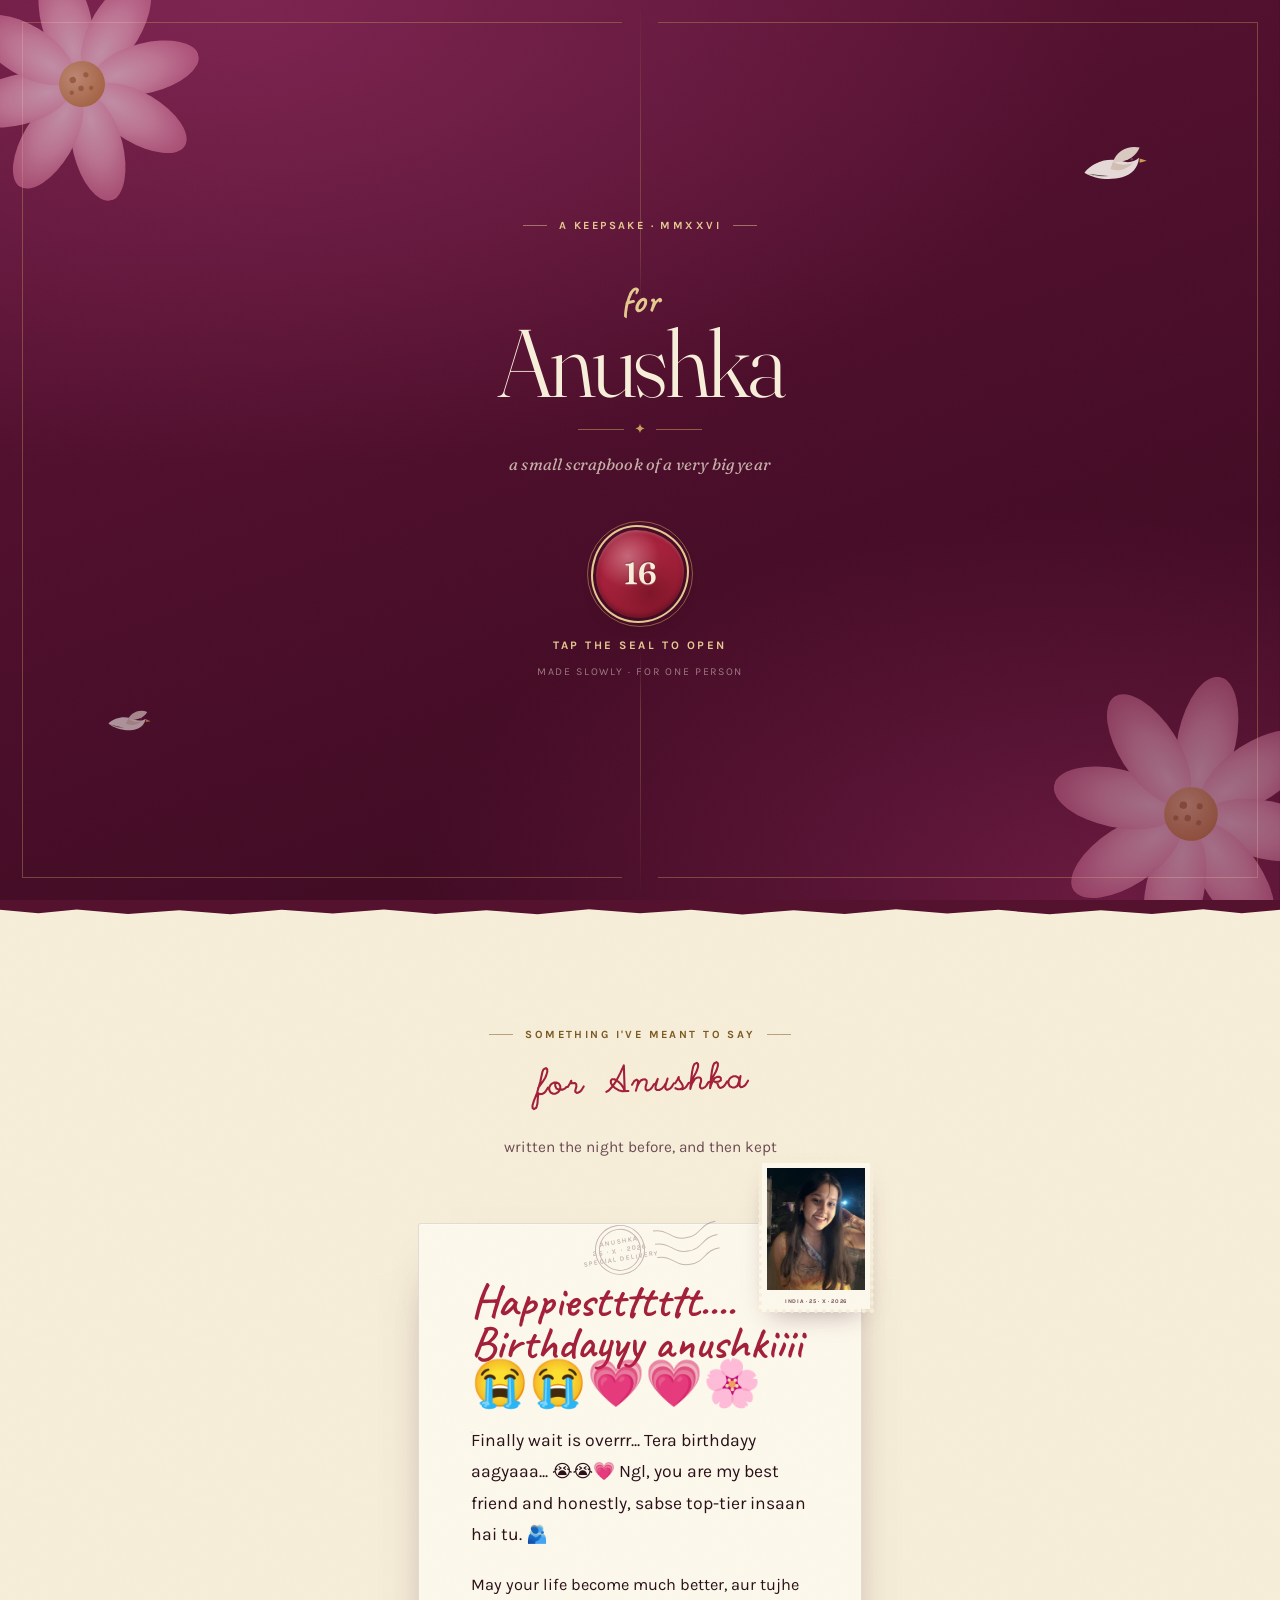
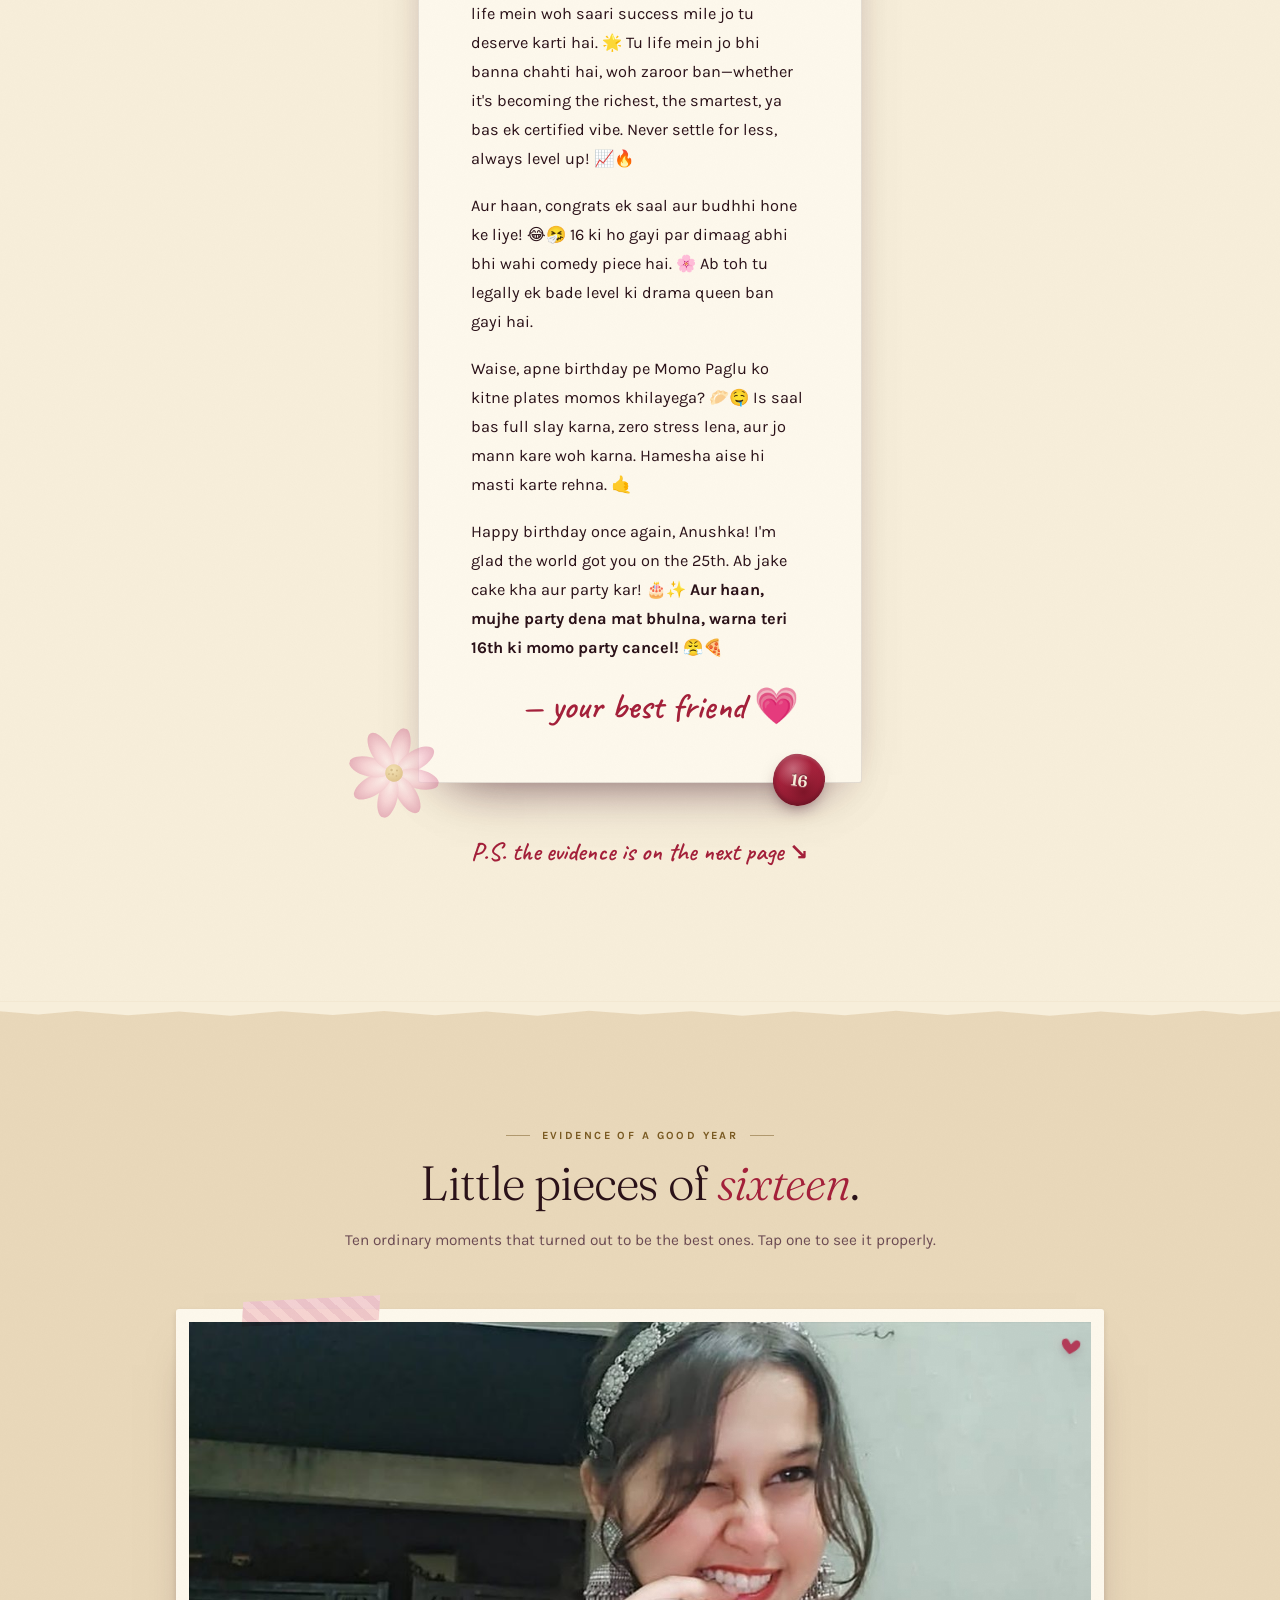
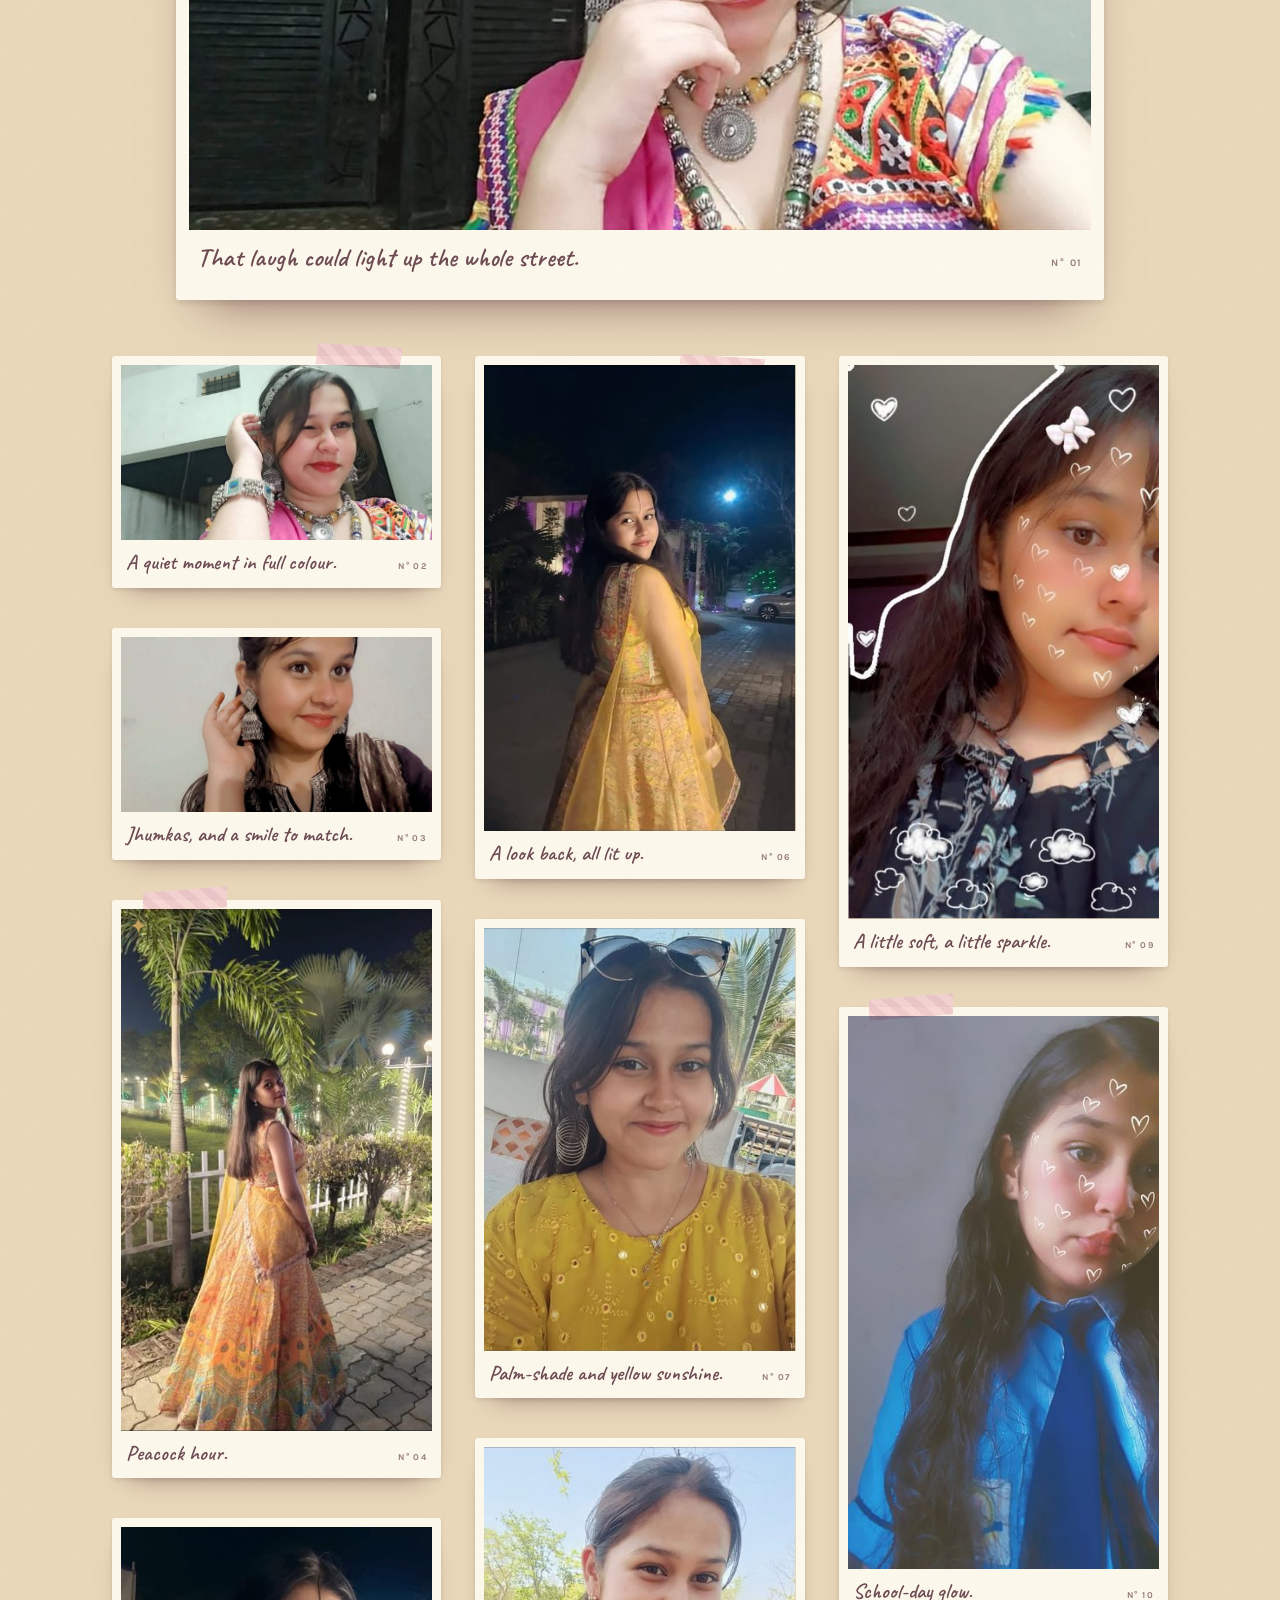
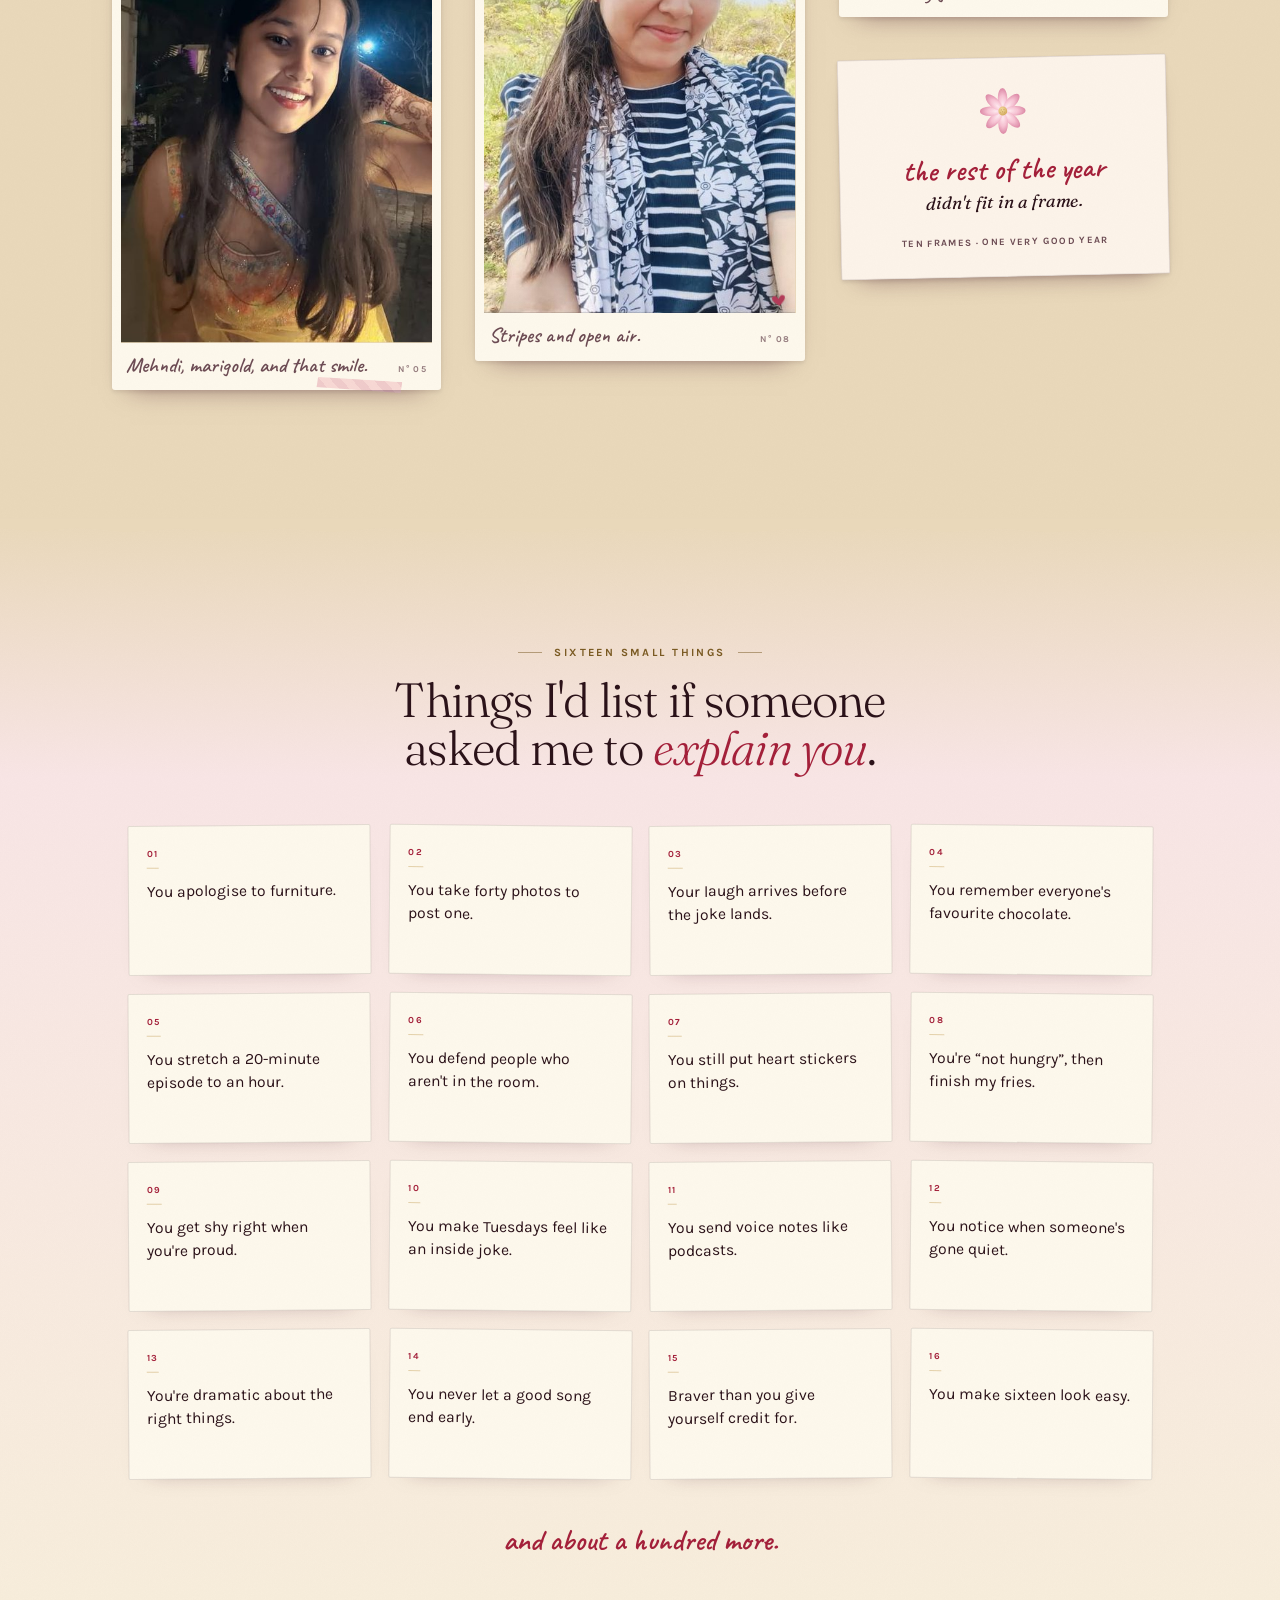
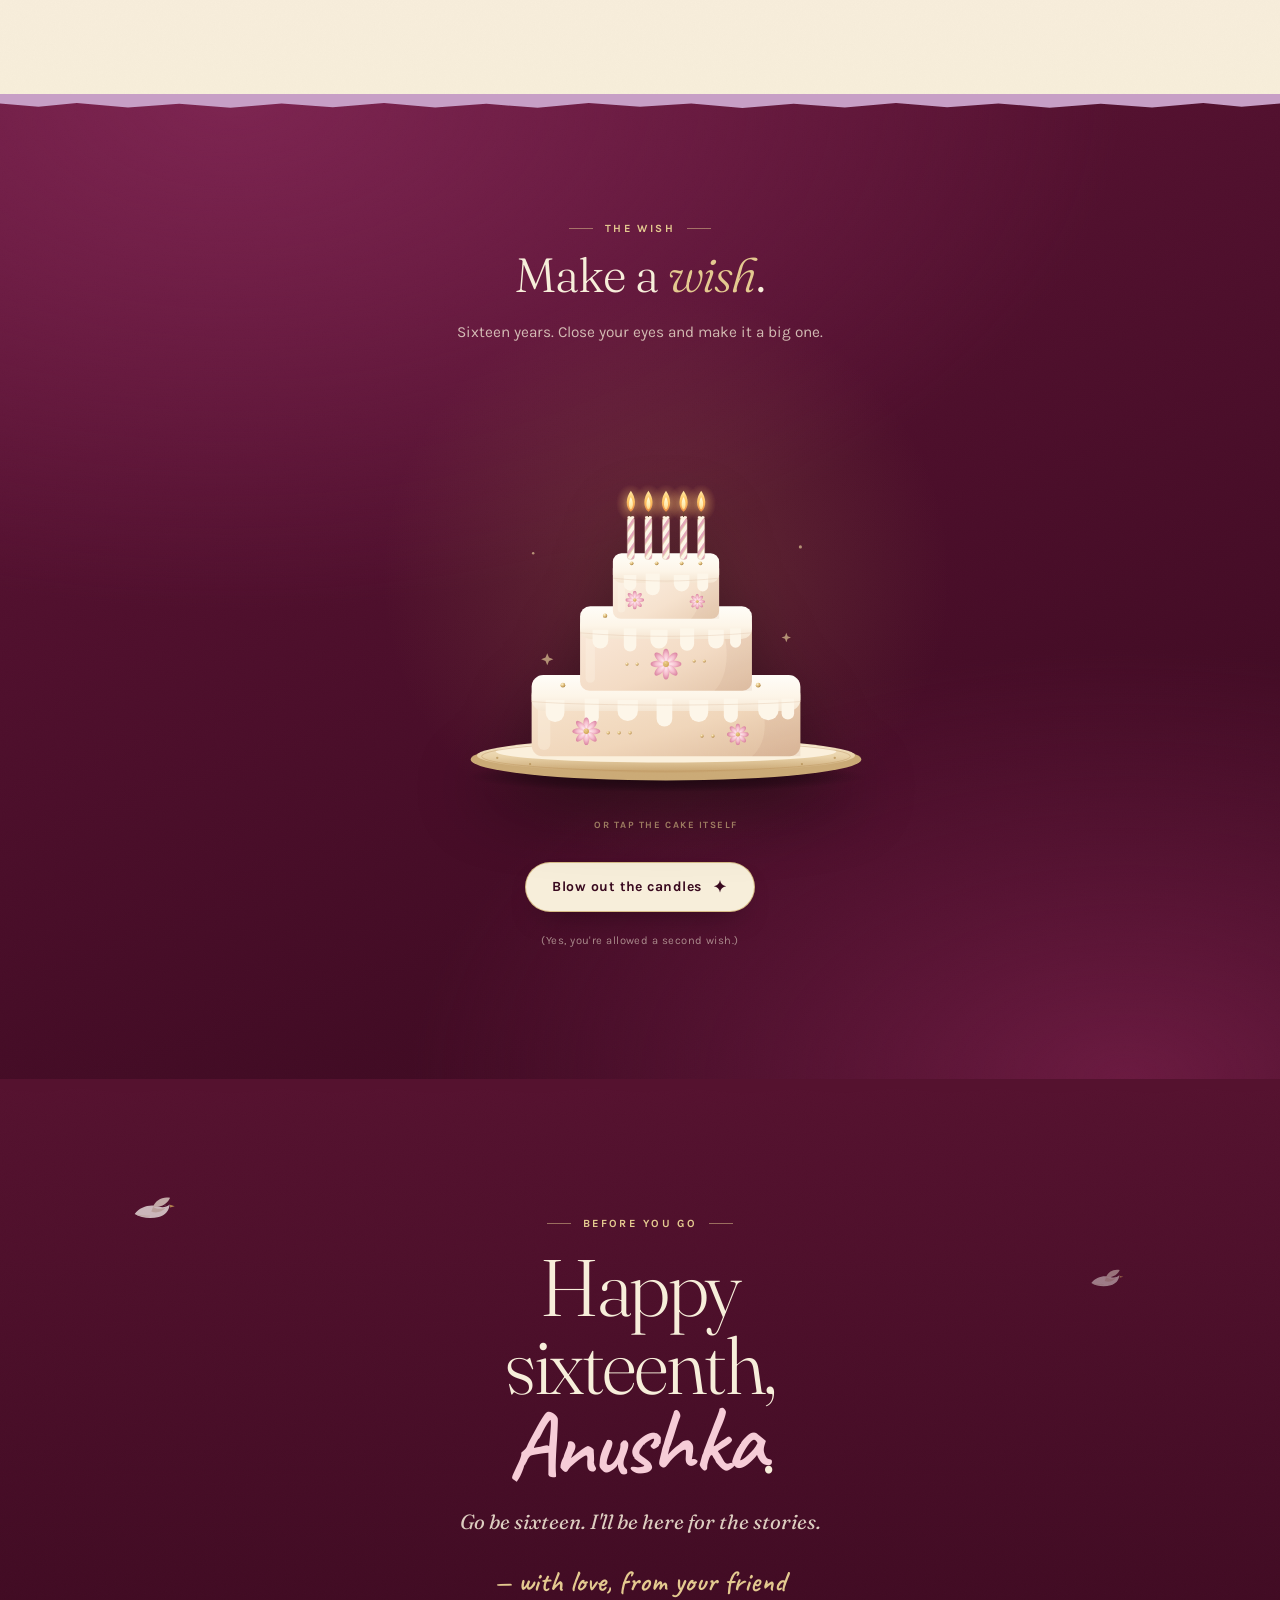
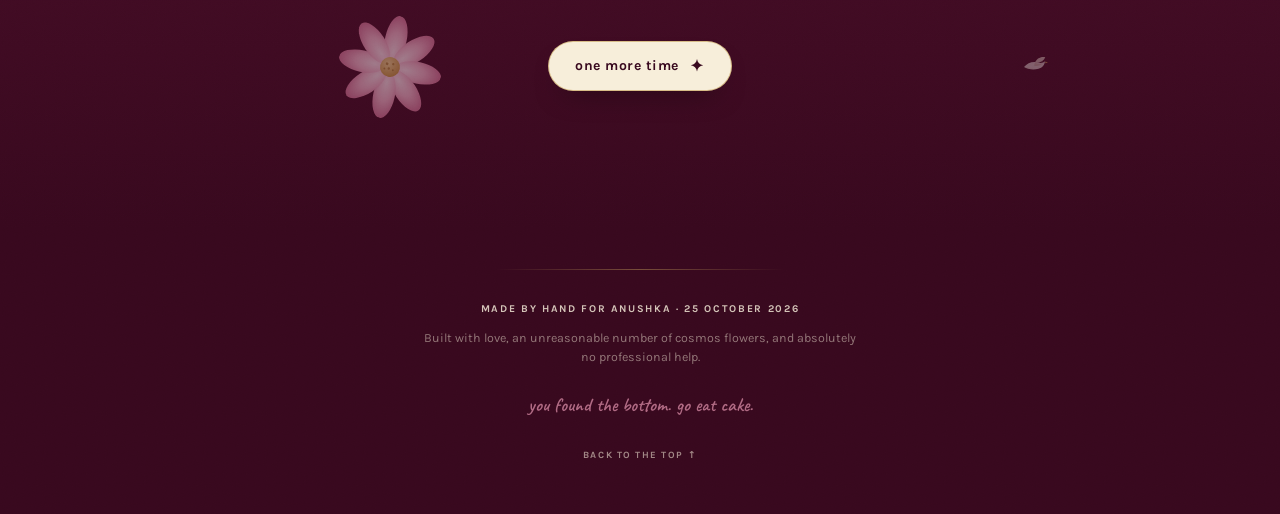
==== commit c3d50b2f: "Update index.html" ====
--- a/index.html
+++ b/index.html
@@ -229,15 +229,16 @@
           </g>
         </svg>
 
-        <article class="letter-card" data-reveal data-lines>
-          <p class="letter-card__salutation">Anushka,</p>
+                <article class="letter-card" data-reveal data-lines>
+          <p class="letter-card__salutation">Happiesttttttt.... Birthdayyy anushkiiii 😭😭💗💗🌸</p>
           <div class="letter-card__body">
-            <p>Sixteen. That's a strange, excellent number, and you've grown into it without even noticing.</p>
-            <p>I hope you know that the version of you other people see — the one who poses with a peace sign in every single photo, who sticks little hearts on her uniform and pretends nobody will notice — is already my favourite person to know. But the version I like even more is the one at 11 p.m., sending three voice notes in a row about something that happened at school, and the one who says &ldquo;I'm fine&rdquo; in a tone that means absolutely nothing of the sort. That one's allowed to be tired. That one's allowed to want more.</p>
-            <p>You get to be sixteen for a whole year. Waste it well — stay up too late talking, take the silly photo, say the thing you've been rehearsing in your head. I'll be here for the recap.</p>
-            <p>Happy birthday, Anushka. I'm glad the world got you on the 25th.</p>
+            <p>Finally wait is overrr... Tera birthdayy aagyaaa... 😭😭💗 Ngl, you are my best friend and honestly, sabse top-tier insaan hai tu. 🫂</p>
+            <p>May your life become much better, aur tujhe life mein woh saari success mile jo tu deserve karti hai. 🌟 Tu life mein jo bhi banna chahti hai, woh zaroor ban—whether it's becoming the richest, the smartest, ya bas ek certified vibe. Never settle for less, always level up! 📈🔥</p>
+            <p>Aur haan, congrats ek saal aur budhhi hone ke liye! 😂🤧 16 ki ho gayi par dimaag abhi bhi wahi comedy piece hai. 🌸 Ab toh tu legally ek bade level ki drama queen ban gayi hai.</p>
+            <p>Waise, apne birthday pe Momo Paglu ko kitne plates momos khilayega? 🥟🤤 Is saal bas full slay karna, zero stress lena, aur jo mann kare woh karna. Hamesha aise hi masti karte rehna. 🤙</p>
+            <p>Happy birthday once again, Anushka! I'm glad the world got you on the 25th. Ab jake cake kha aur party kar! 🎂✨ <strong>Aur haan, mujhe party dena mat bhulna, warna teri 16th ki momo party cancel! 😤🍕</strong></p>
           </div>
-          <p class="letter-card__sign">— your friend</p>
+          <p class="letter-card__sign">— your best friend 💗</p>
           <span class="letter-card__seal" aria-hidden="true">16</span>
         </article>
 
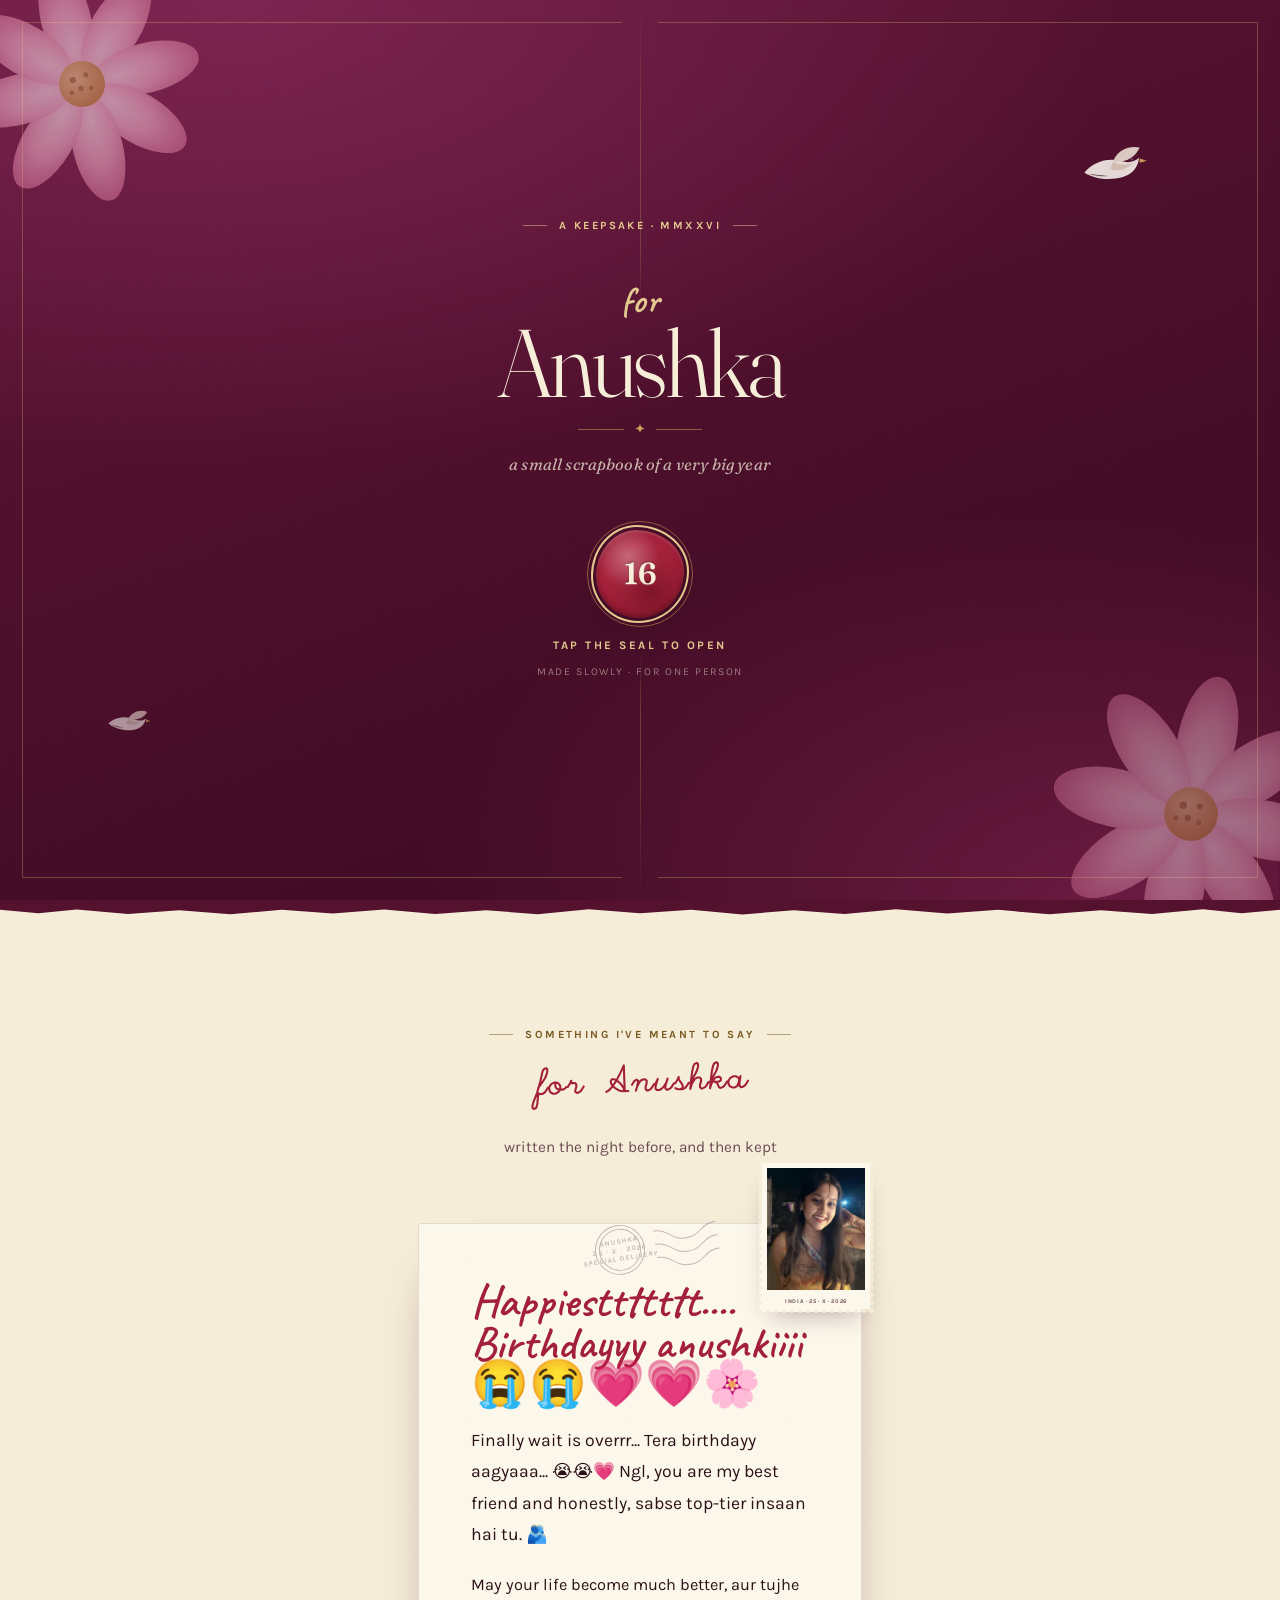
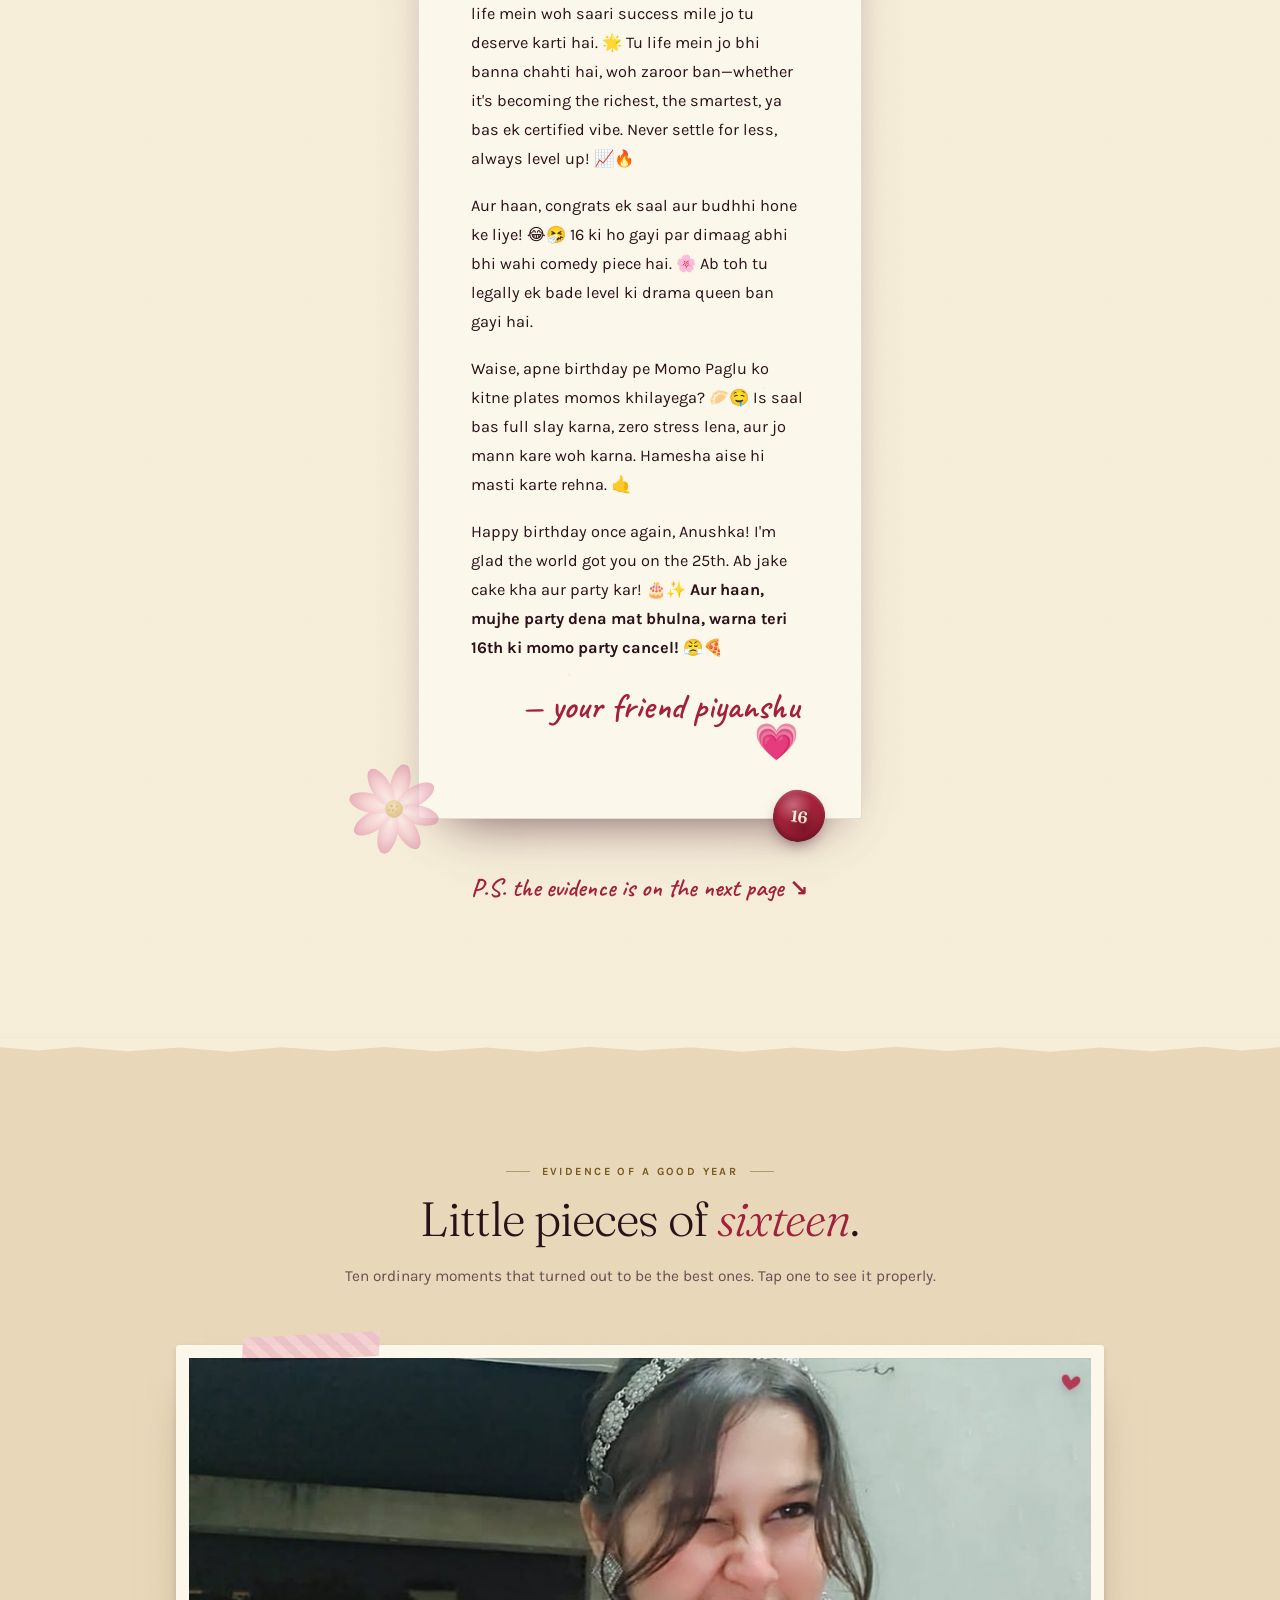
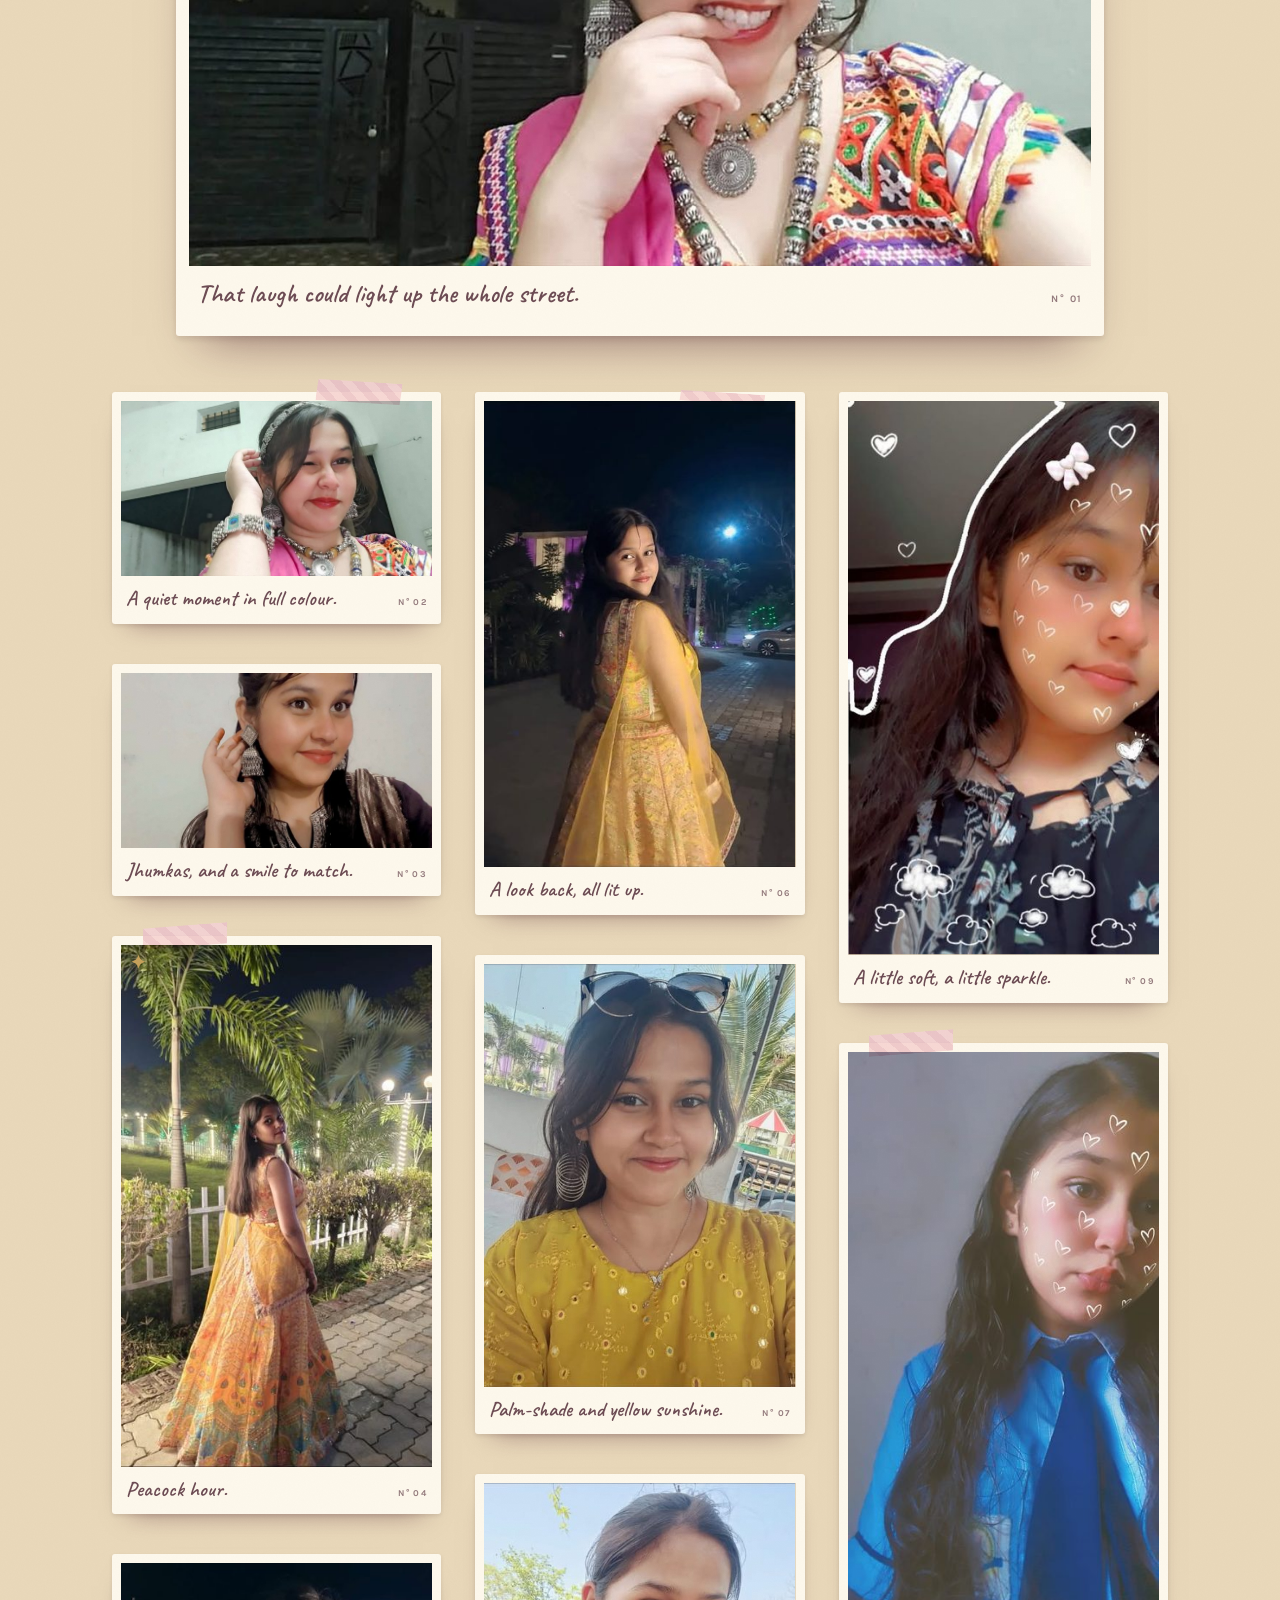
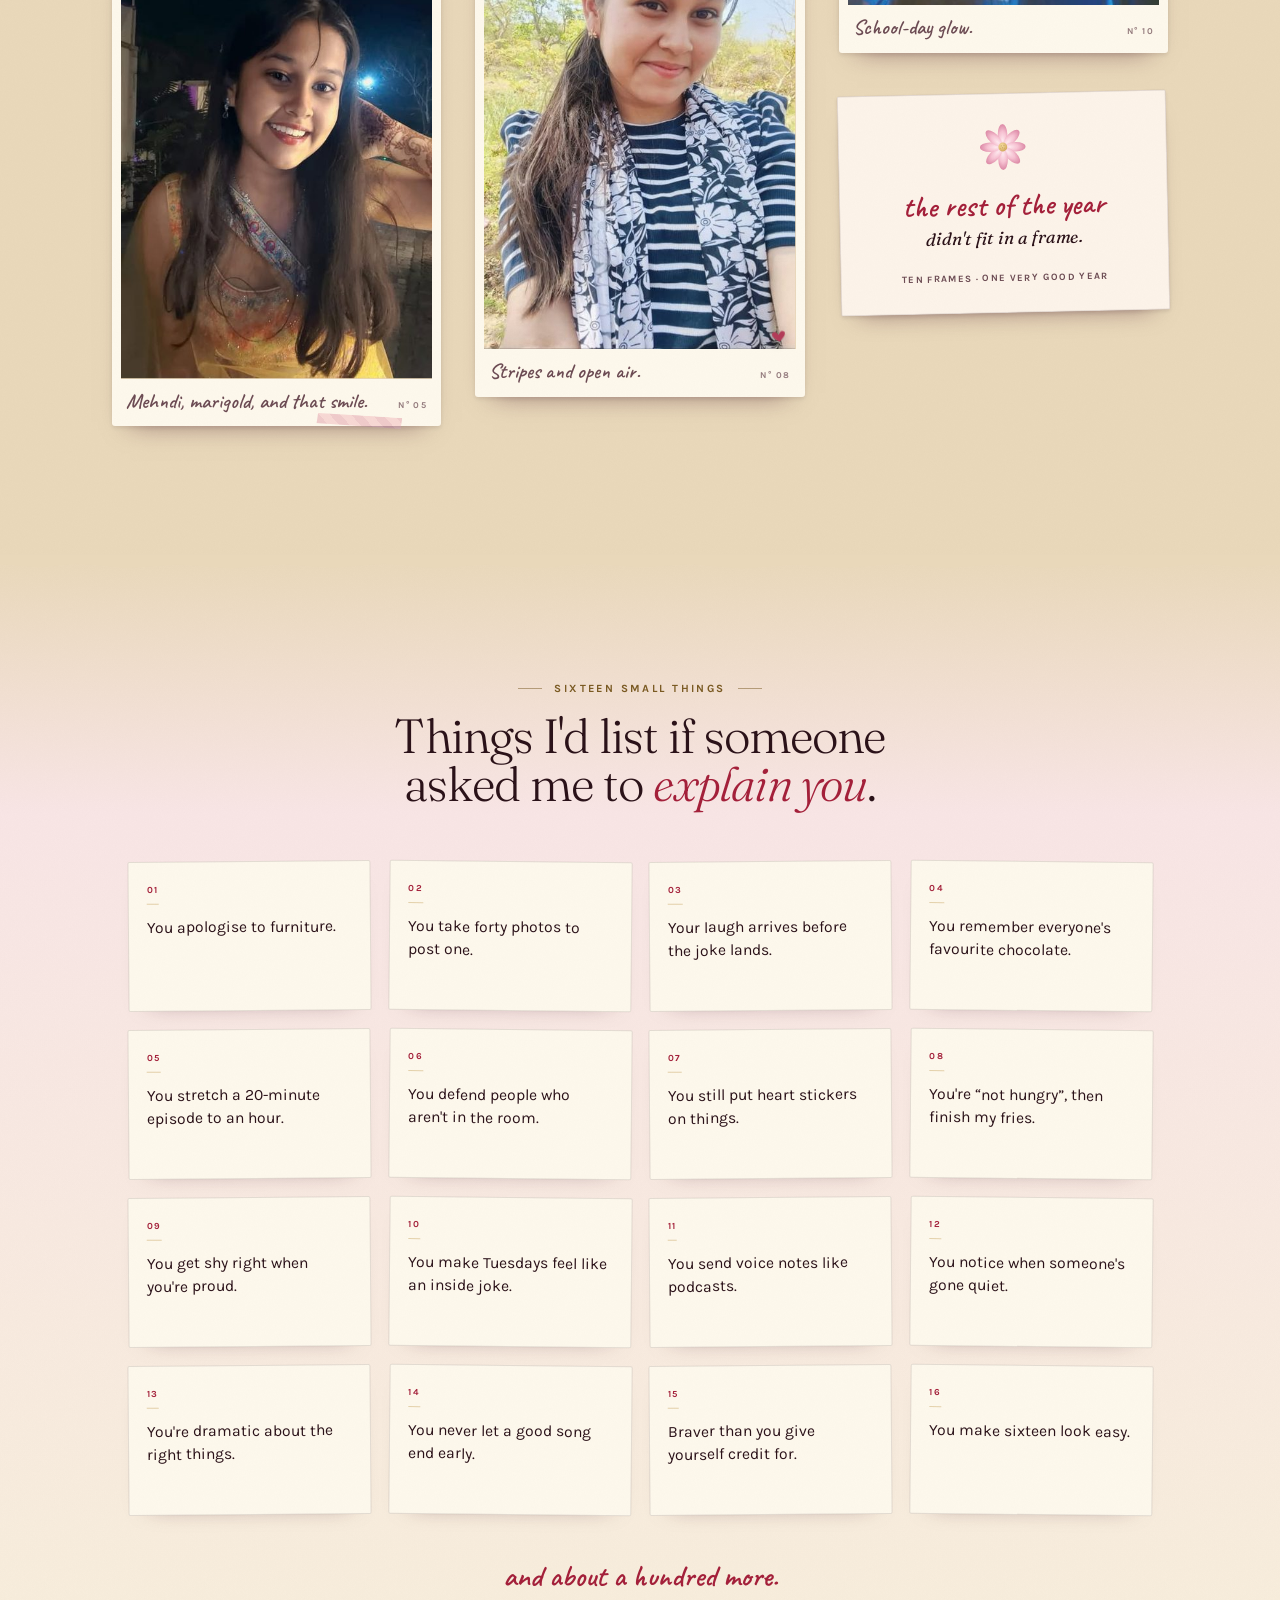
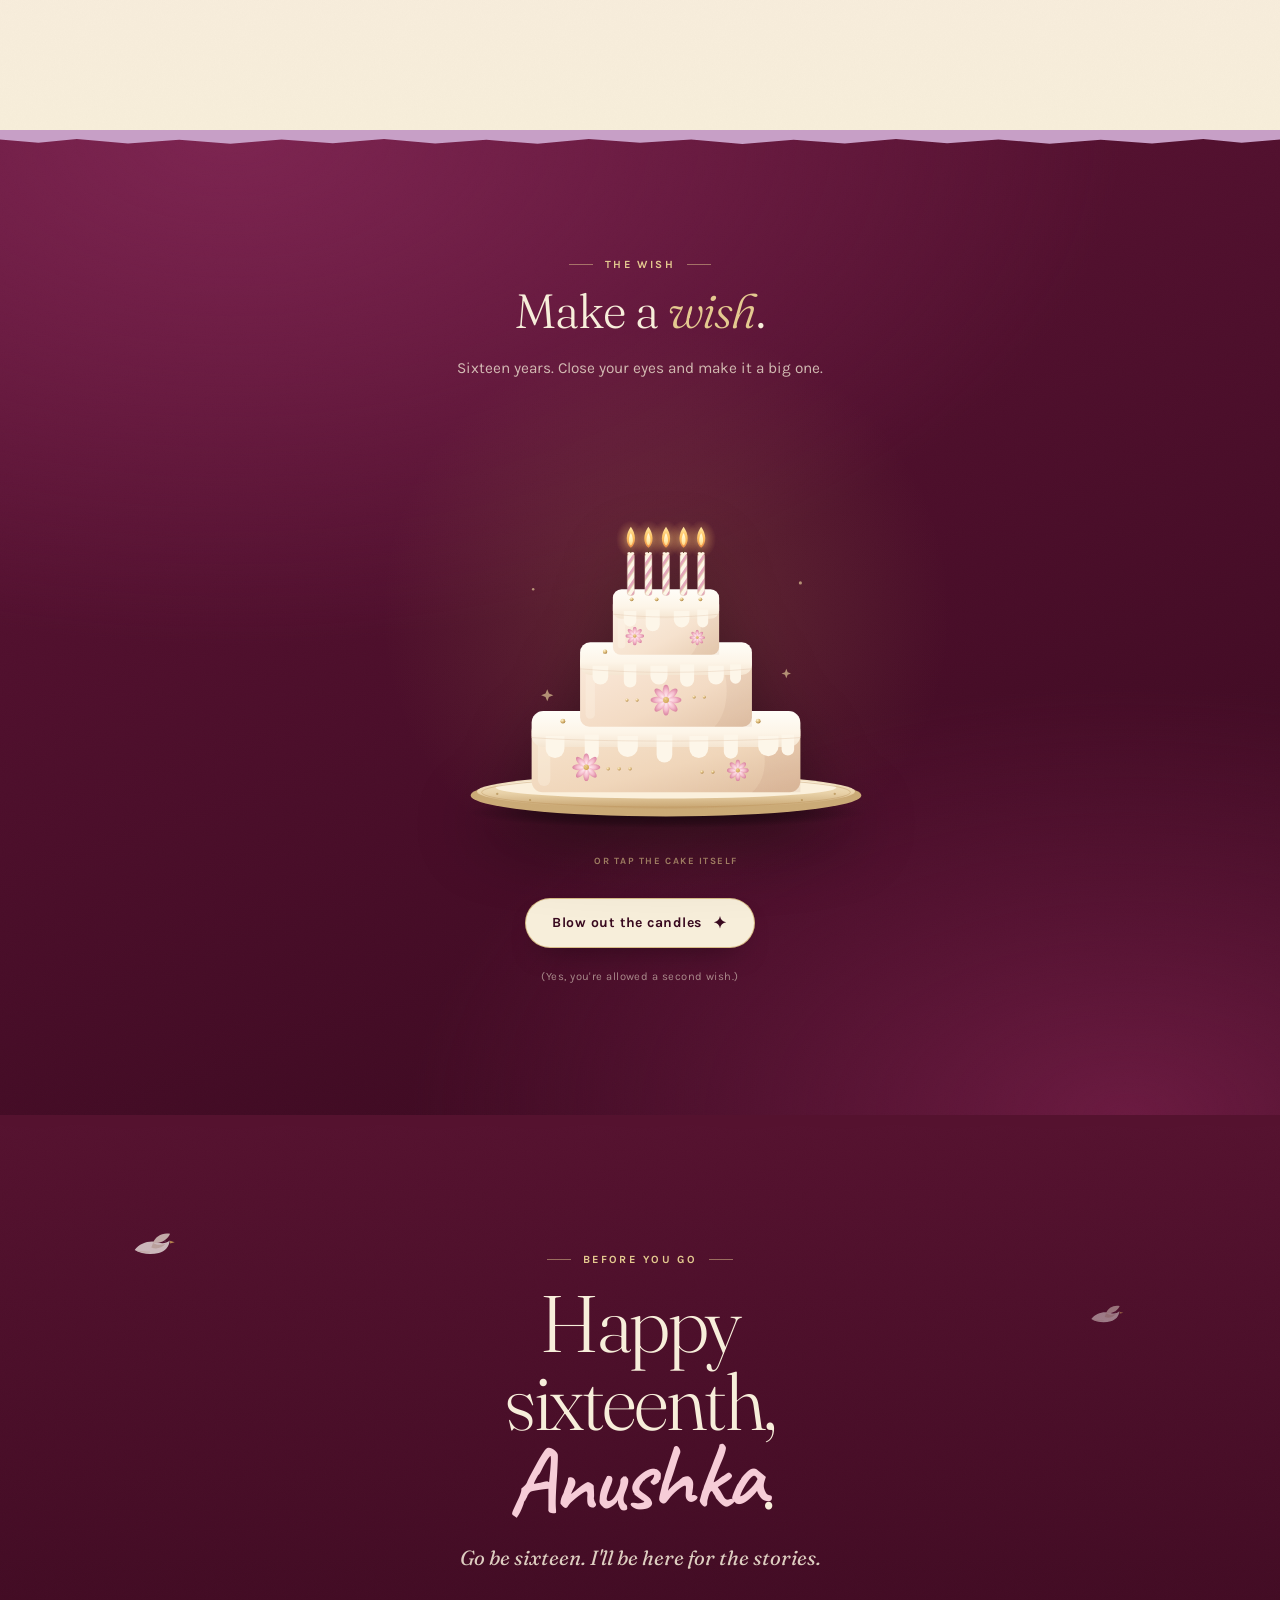
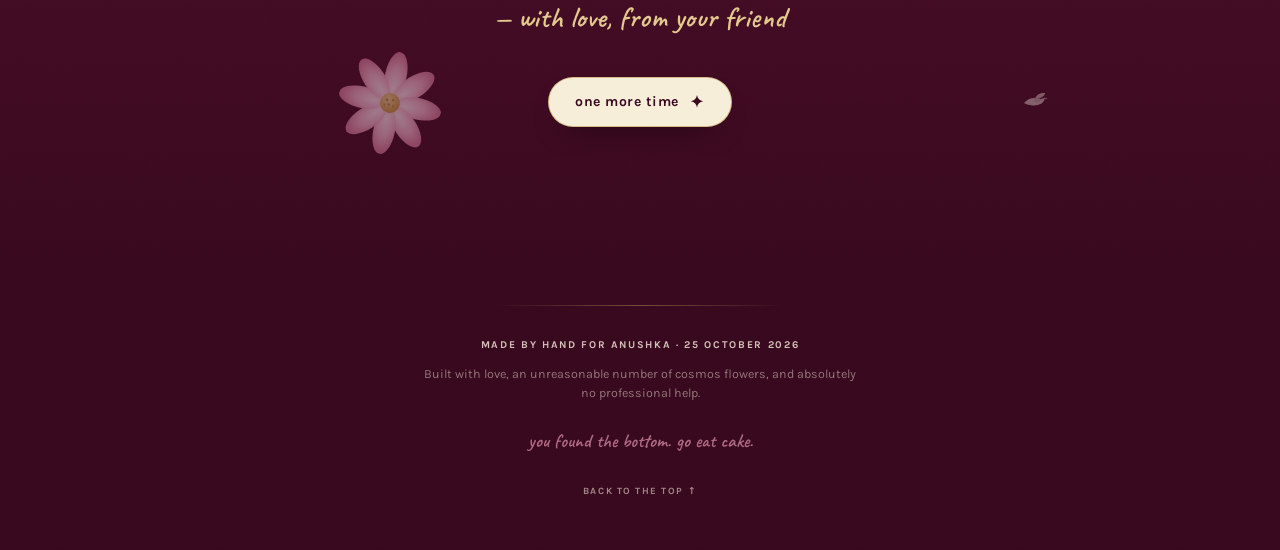
==== commit 1536ae30: "Update index.html" ====
--- a/index.html
+++ b/index.html
@@ -238,7 +238,7 @@
             <p>Waise, apne birthday pe Momo Paglu ko kitne plates momos khilayega? 🥟🤤 Is saal bas full slay karna, zero stress lena, aur jo mann kare woh karna. Hamesha aise hi masti karte rehna. 🤙</p>
             <p>Happy birthday once again, Anushka! I'm glad the world got you on the 25th. Ab jake cake kha aur party kar! 🎂✨ <strong>Aur haan, mujhe party dena mat bhulna, warna teri 16th ki momo party cancel! 😤🍕</strong></p>
           </div>
-          <p class="letter-card__sign">— your best friend 💗</p>
+          <p class="letter-card__sign">— your friend piyanshu 💗</p>
           <span class="letter-card__seal" aria-hidden="true">16</span>
         </article>
 
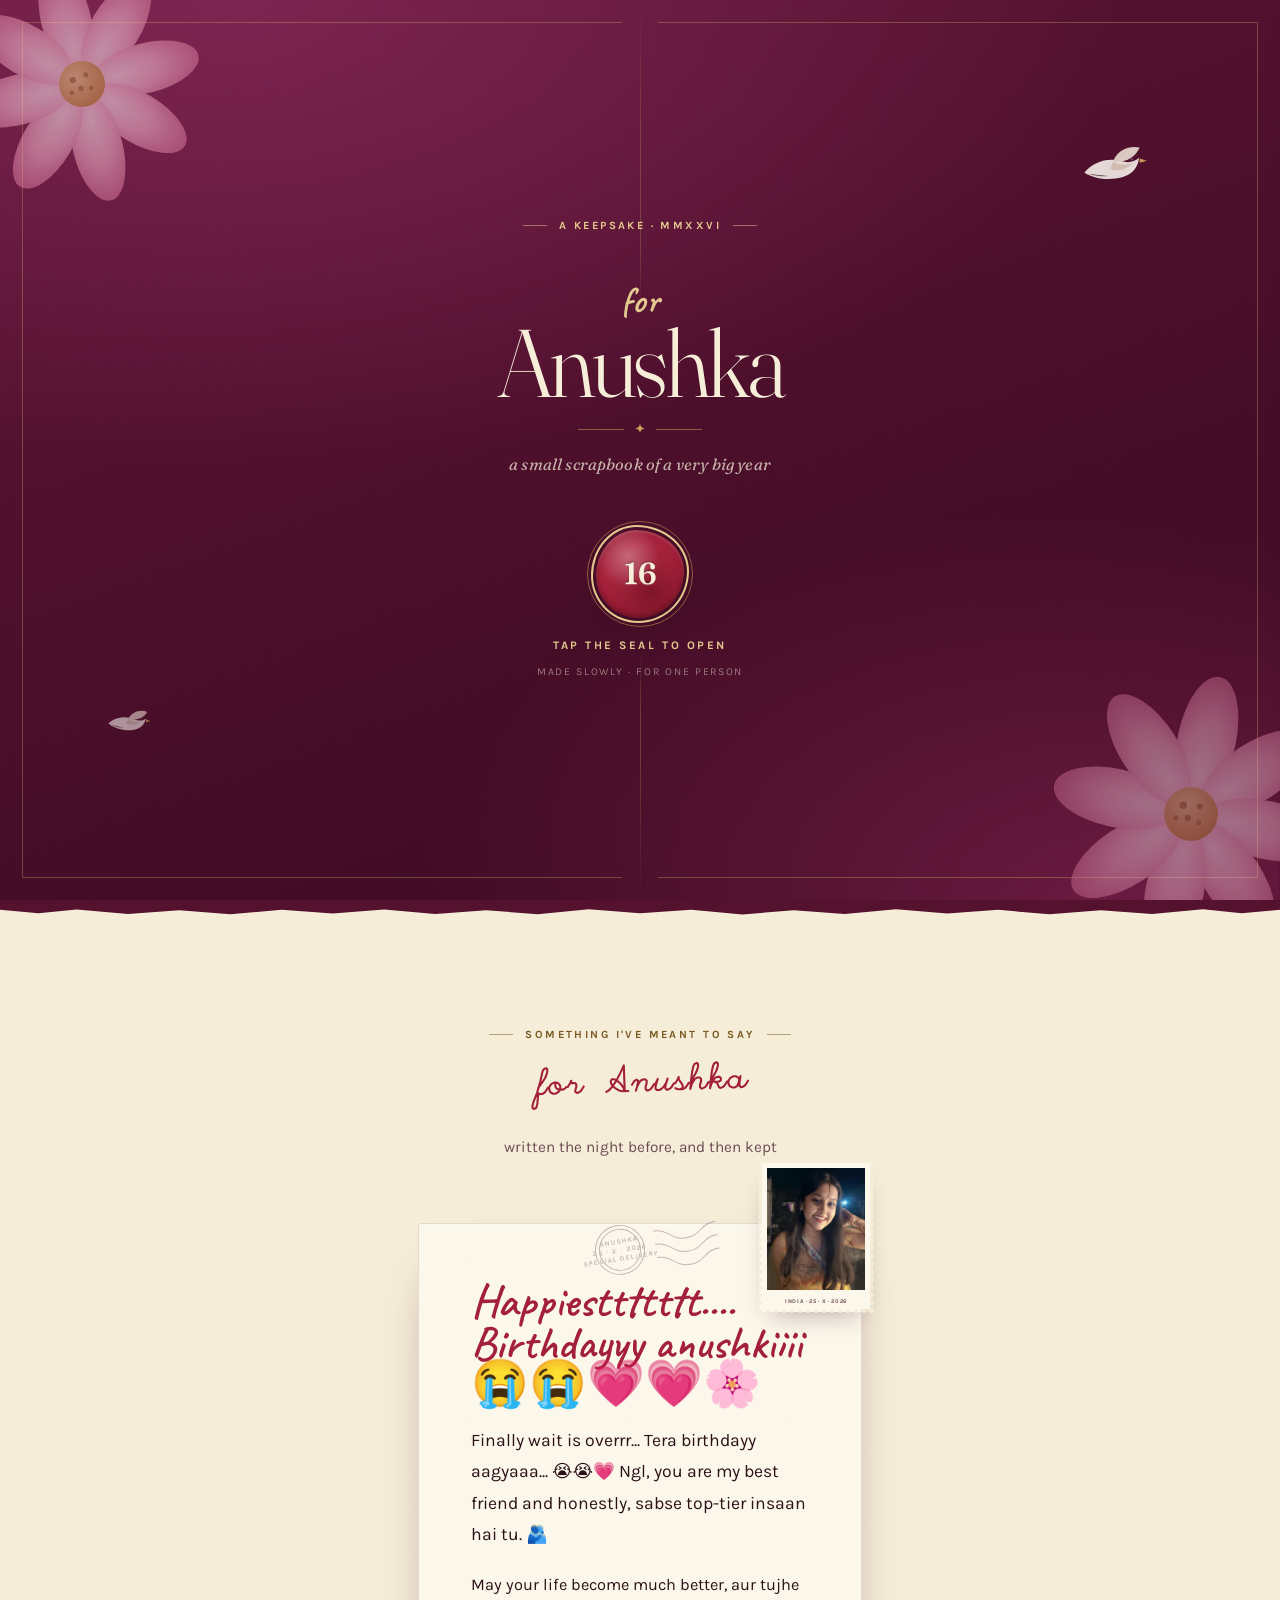
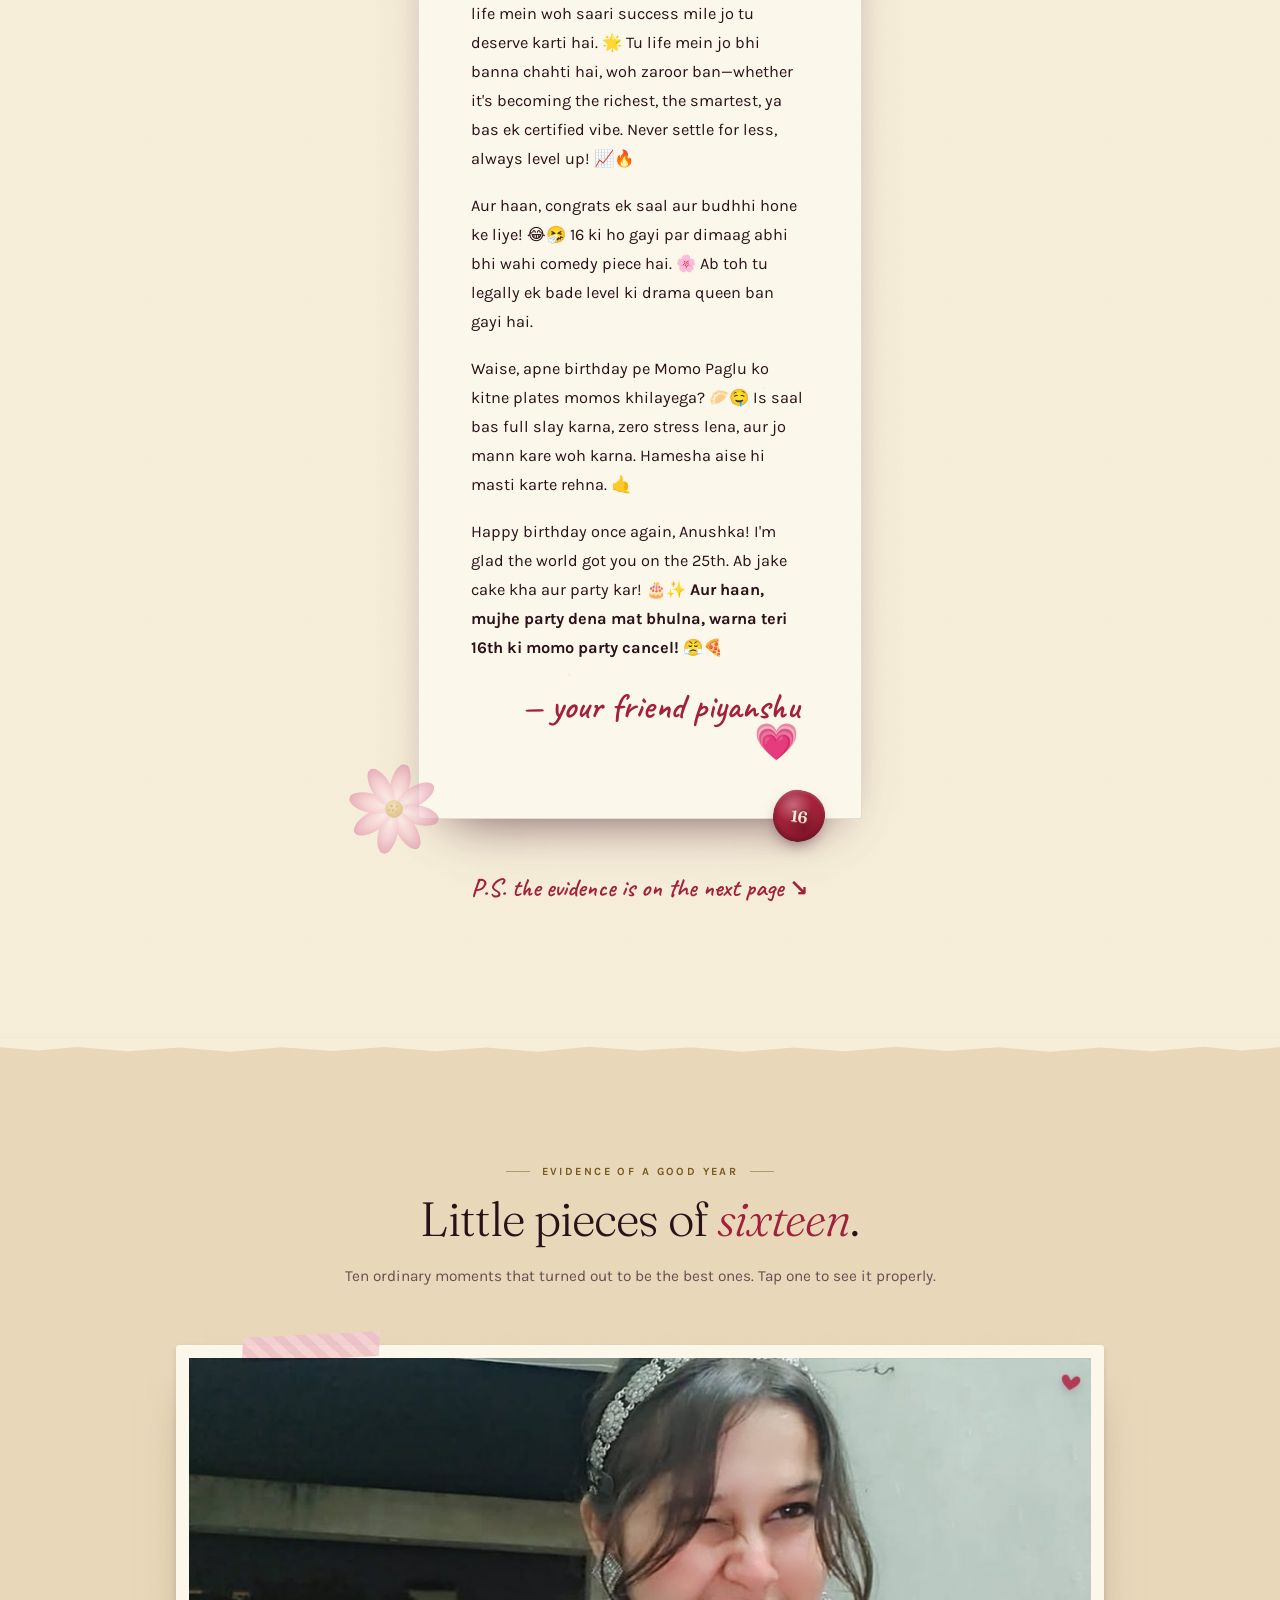
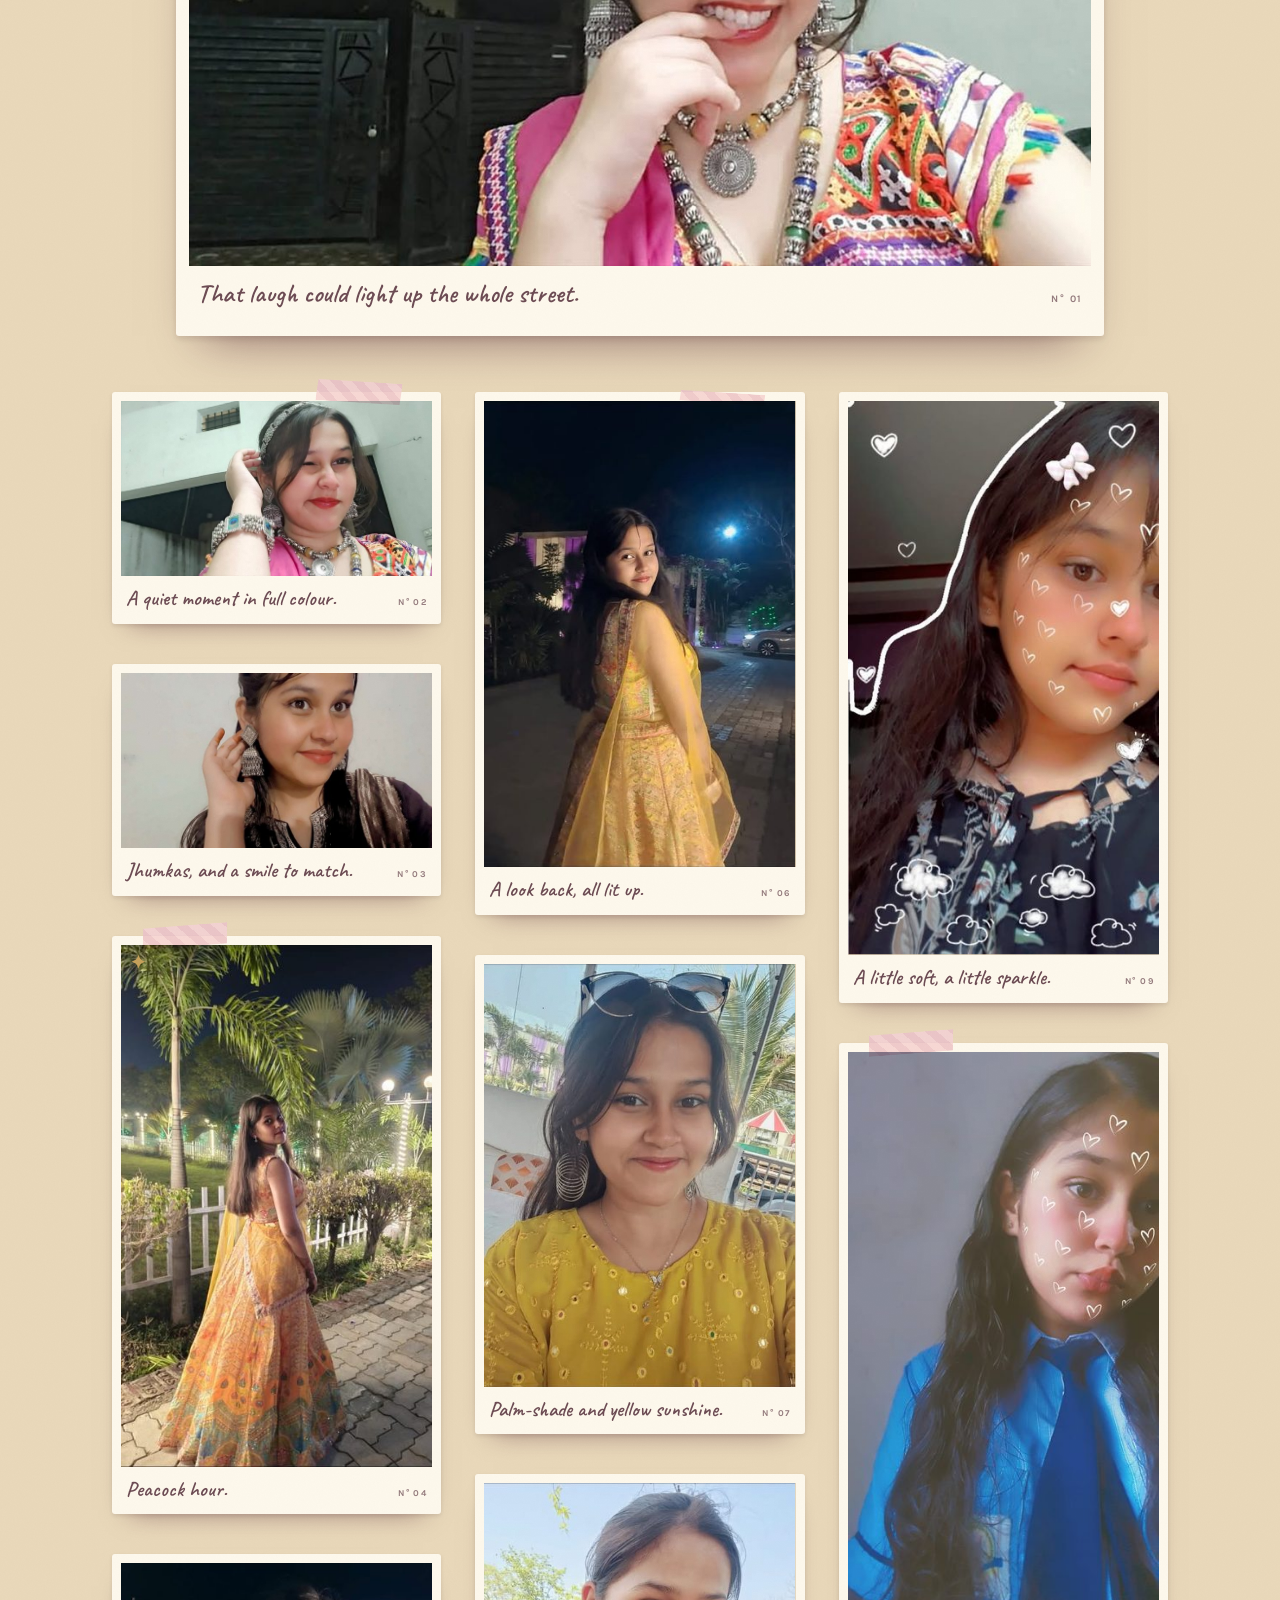
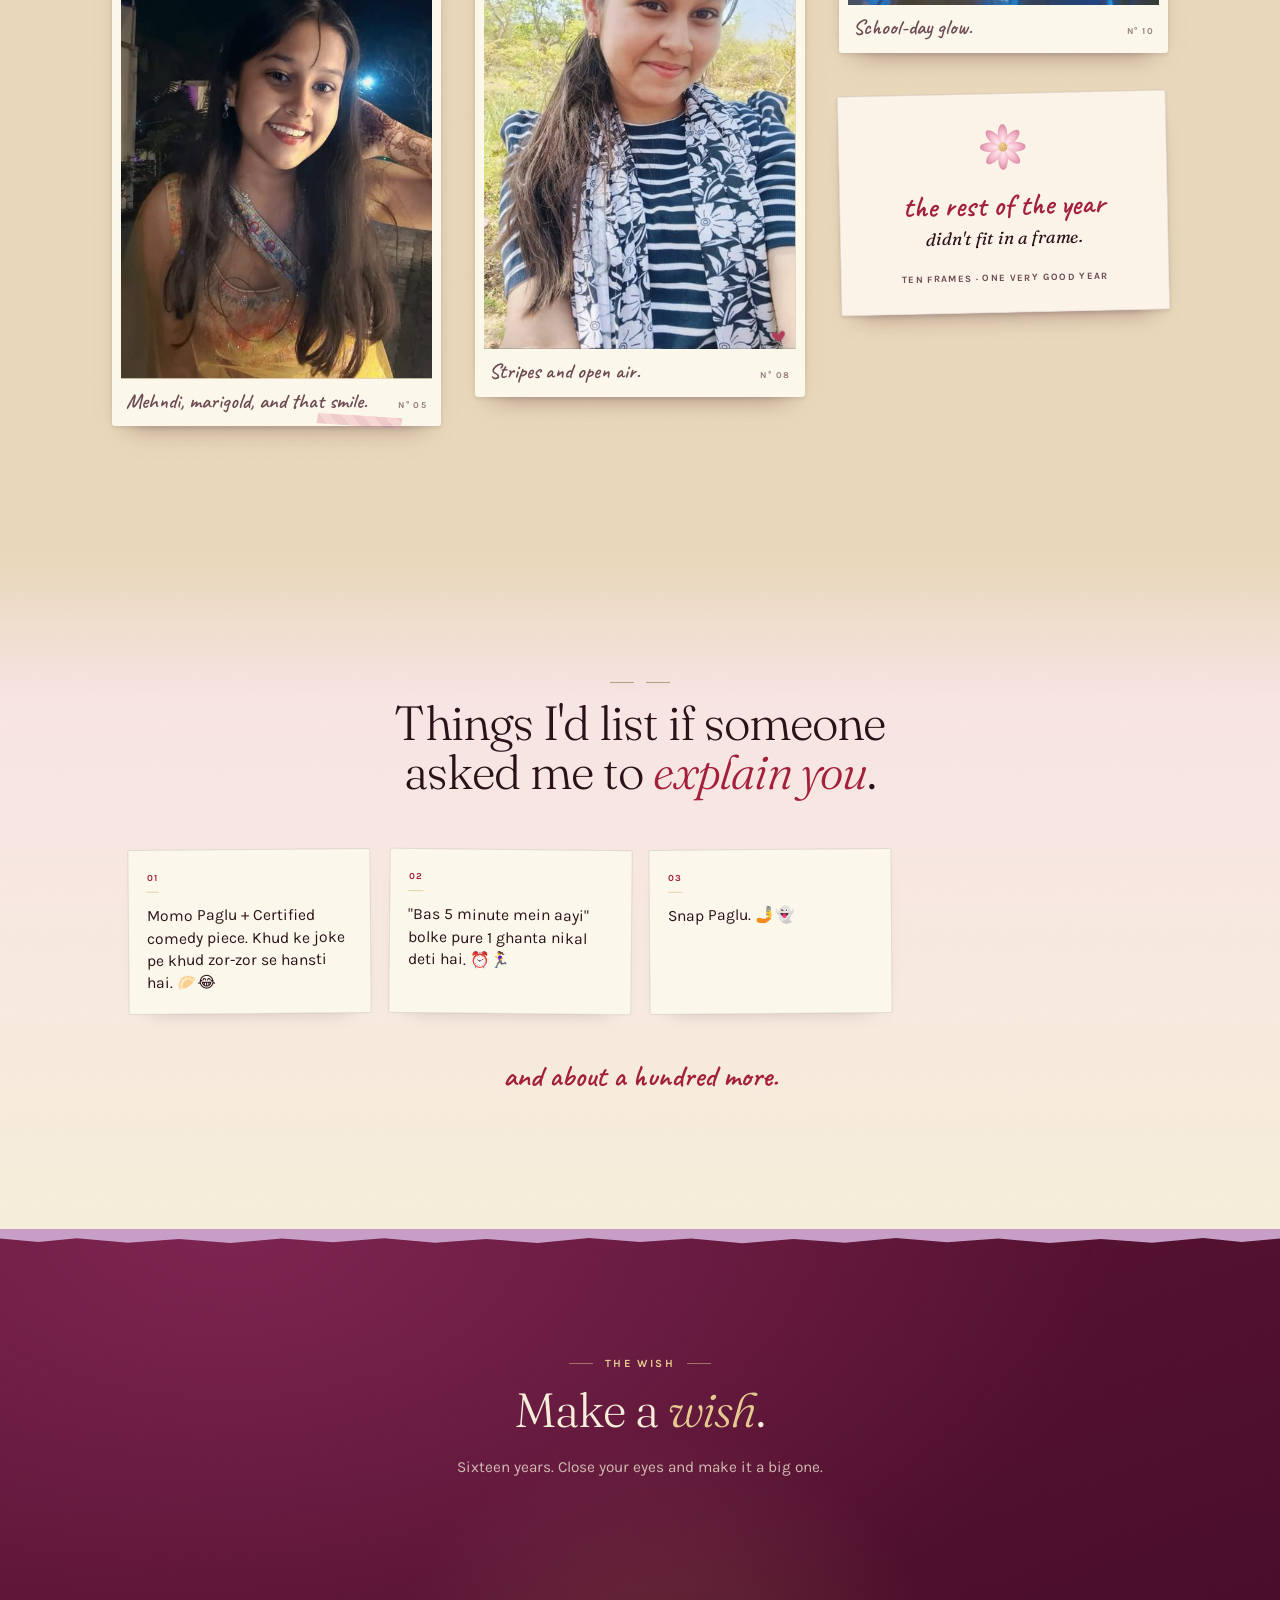
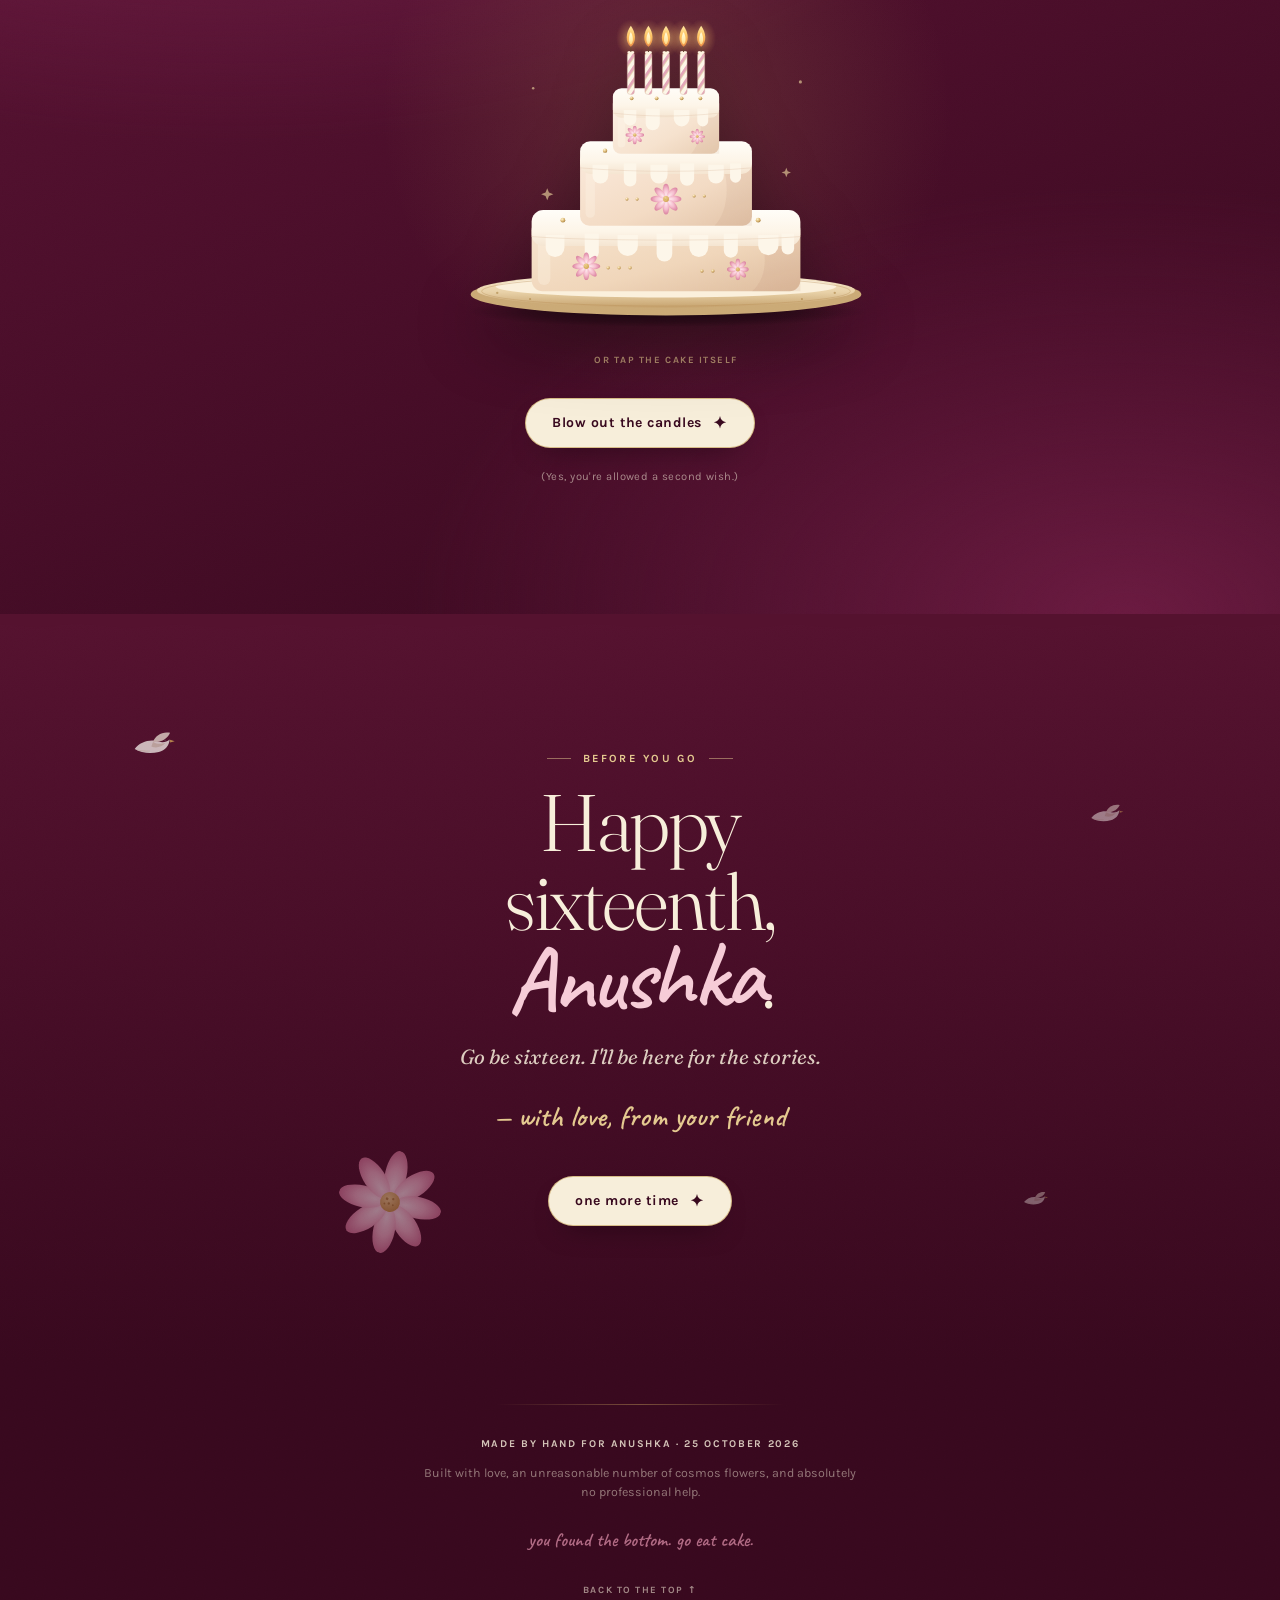
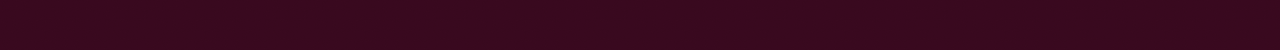
==== commit 807cd7ef: "Update index.html" ====
--- a/index.html
+++ b/index.html
@@ -375,27 +375,14 @@
   <section class="things section" id="sixteen" aria-labelledby="thingsTitle">
     <div class="wrap wrap--wide">
       <header class="section-head" data-reveal>
-        <p class="eyebrow">Sixteen small things</p>
+        <p class="eyebrow"></p>
         <h2 id="thingsTitle">Things I'd list if someone asked me to <em>explain you</em>.</h2>
       </header>
 
-      <ol class="things-grid">
-        <li class="thing" data-reveal><span class="thing__no">01</span><p>You apologise to furniture.</p></li>
-        <li class="thing" data-reveal><span class="thing__no">02</span><p>You take forty photos to post one.</p></li>
-        <li class="thing" data-reveal><span class="thing__no">03</span><p>Your laugh arrives before the joke lands.</p></li>
-        <li class="thing" data-reveal><span class="thing__no">04</span><p>You remember everyone's favourite chocolate.</p></li>
-        <li class="thing" data-reveal><span class="thing__no">05</span><p>You stretch a 20-minute episode to an hour.</p></li>
-        <li class="thing" data-reveal><span class="thing__no">06</span><p>You defend people who aren't in the room.</p></li>
-        <li class="thing" data-reveal><span class="thing__no">07</span><p>You still put heart stickers on things.</p></li>
-        <li class="thing" data-reveal><span class="thing__no">08</span><p>You're &ldquo;not hungry&rdquo;, then finish my fries.</p></li>
-        <li class="thing" data-reveal><span class="thing__no">09</span><p>You get shy right when you're proud.</p></li>
-        <li class="thing" data-reveal><span class="thing__no">10</span><p>You make Tuesdays feel like an inside joke.</p></li>
-        <li class="thing" data-reveal><span class="thing__no">11</span><p>You send voice notes like podcasts.</p></li>
-        <li class="thing" data-reveal><span class="thing__no">12</span><p>You notice when someone's gone quiet.</p></li>
-        <li class="thing" data-reveal><span class="thing__no">13</span><p>You're dramatic about the right things.</p></li>
-        <li class="thing" data-reveal><span class="thing__no">14</span><p>You never let a good song end early.</p></li>
-        <li class="thing" data-reveal><span class="thing__no">15</span><p>Braver than you give yourself credit for.</p></li>
-        <li class="thing" data-reveal><span class="thing__no">16</span><p>You make sixteen look easy.</p></li>
+         <ol class="things-grid">
+        <li class="thing" data-reveal><span class="thing__no">01</span><p>Momo Paglu + Certified comedy piece. Khud ke joke pe khud zor-zor se hansti hai. 🥟😂</p></li>
+        <li class="thing" data-reveal><span class="thing__no">02</span><p>"Bas 5 minute mein aayi" bolke pure 1 ghanta nikal deti hai. ⏰🏃‍♀️</p></li>
+        <li class="thing" data-reveal><span class="thing__no">03</span><p>Snap Paglu. 🤳👻</p></li>
       </ol>
 
       <p class="things-close" data-reveal>and about a hundred more.</p>
